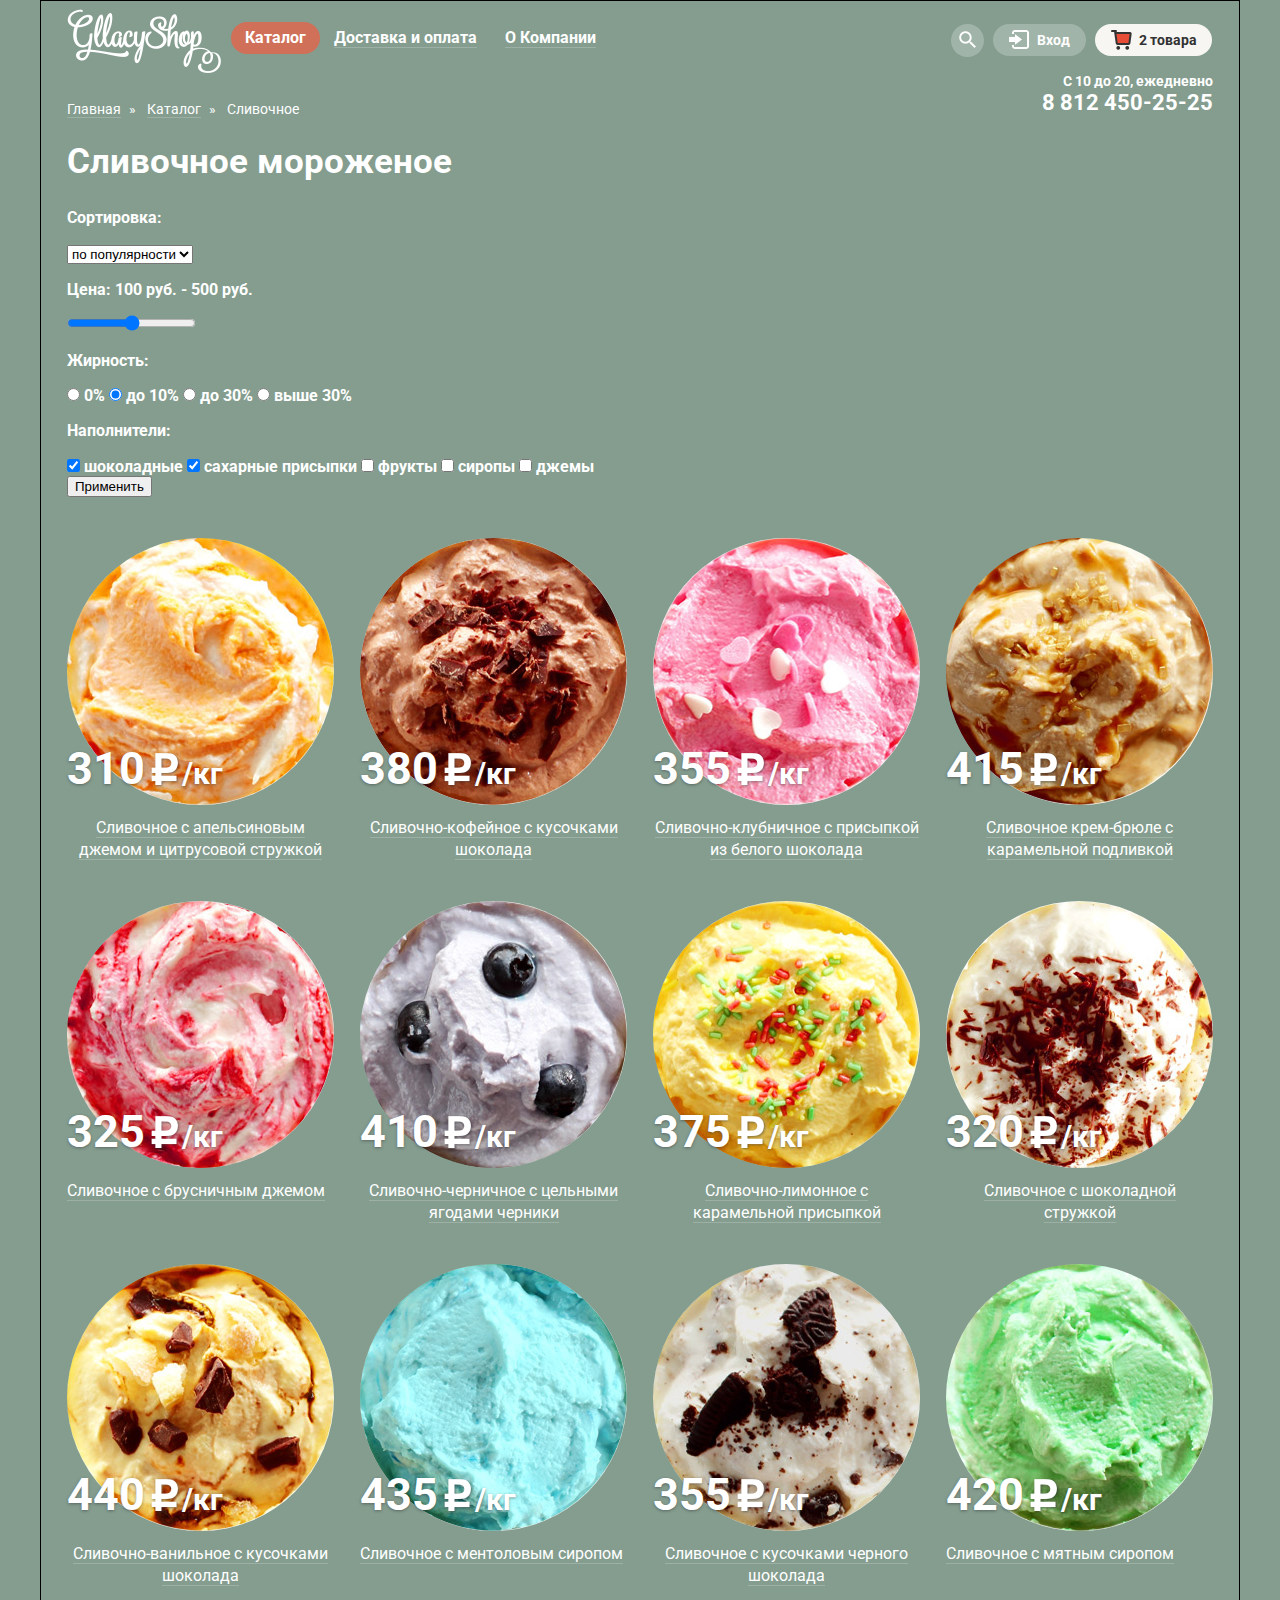
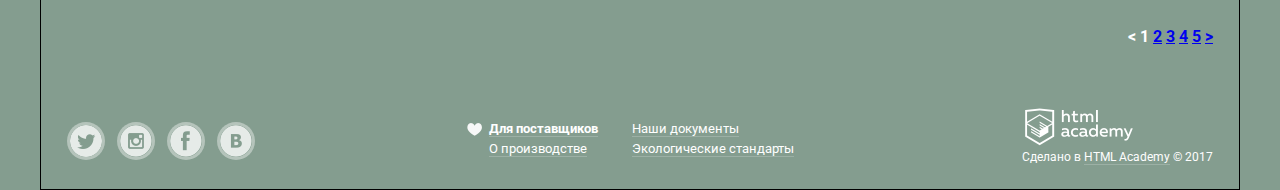
==== catalog.html @ e387b5bd "06.05" ====
<!DOCTYPE html>
<html lang="ru">
<head>
  <meta charset="utf-8">
  <title>Магазин Глэйси</title>
  <link href="https://fonts.googleapis.com/css?family=Roboto:400,500,700&amp;subset=cyrillic" rel="stylesheet">
  <link rel="stylesheet" href="css/normalize.css">
  <link rel="stylesheet" href="css/style.css">
</head>
<body>
  <div class="site-wrapper">
    <div class="content-wrapper">
	  <header class="main-header">
	    <div class="main-header-layout">
          <nav class="main-nav">
            <a href="index.html"><img src="img/logo.png" width="154" height="64" alt="Gllacy shop"></a>
            <ul class="main-menu">
              <li><a class="menu-item current" href="#">Каталог</a></li>
              <li><a class="menu-item" href="#">Доставка и оплата</a></li>
              <li><a class="menu-item" href="#">О Компании</a></li>
            </ul>
          </nav>
          <nav class="user-block">
            <a class="search" href="#"></a>
            <a class="login" href="#">Вход</a>
            <a class="cart cart-full" href="#">2 товара</a>
          </nav>
		</div>
	  </header>
	  <main>
	    <div class="breadcrumbs-contact">
          <div class="breadcrumbs">
            <ul>
              <li><a href="index.html">Главная</a></li>
              <li><a href="#">Каталог</a></li>
              <li class="breadcrumbs-current">Сливочное</li>
            </ul>
          </div>
          <div class="contact-info">
            <p class="work-mode">С 10 до 20, ежедневно</p>
            <p class="phone">8 812 450-25-25</p>	
		</div>
        </div>
			
			<div class="caption">
				<h1 class="product-caption">Сливочное мороженое</h1>
			</div>
			<form class="sorting" method="get">
				<p>Сортировка:</p>
				<div class="contour">
					<select name="sort">
						<option value="popular">по популярности</option>
					</select>
				</div>
				<p>Цена: 100 руб. - 500 руб.</p>
				<div class="contour">
					<input type="range" name="price" min="100" max="500">
				</div>
				<p>Жирность:</p>
				<div class="contour">
					<label><input type="radio" name="fat" value="0"> 0% </label>
					<label><input type="radio" name="fat" value="to10" checked> до 10% </label>
					<label><input type="radio" name="fat" value="to30"> до 30% </label>
					<label><input type="radio" name="fat" value="over30"> выше 30% </label>
				</div>
				<p>Наполнители:</p>
				<div class="contour">	
					<label><input type="checkbox" name="chocolate" value="chocolate" checked> шоколадные </label>
					<label><input type="checkbox" name="sugar" value="sugar" checked> сахарные присыпки </label>
					<label><input type="checkbox" name="fruit" value="fruit"> фрукты </label>
					<label><input type="checkbox" name="syrup" value="syrup"> сиропы </label>
					<label><input type="checkbox" name="jam" value="jam"> джемы </label>
				</div>
				<button class="button_sorting" type="submit">
					Применить
				</button>
			</form>
			<section class="product">
          <div class="product-item">
            <div class="product-photo">
              <img src="img/shop-creamy-orange.jpg" width="267" height="267" alt="Сливочное с апельсиновым джемом и цитрусовой стружкой">
            </div>
			<div class="product-price">
			  <span class="big-price"> 310 </span>
			  /кг
			</div>
			<div class="product-title"><a class="link" href="#">Сливочное с апельсиновым джемом и цитрусовой стружкой</a></div>
			<div class="quick-view"></div>
			<a class="quick-view-btn btn" href="#">Быстрый просмотр</a>
		  </div>
		  <div class="product-item">
            <div class="product-photo">
              <img src="img/shop-creamy-coffee.jpg" width="267" height="267" alt="Сливочно-кофейное с кусочками шоколада">
            </div>
			<div class="product-price">
			  <span class="big-price"> 380 </span>
			  /кг
			</div>
			<div class="product-title"><a class="link" href="#">Сливочно-кофейное с кусочками шоколада</a></div>
			<div class="quick-view"></div>
			<a class="quick-view-btn btn" href="#">Быстрый просмотр</a>
		  </div>
		  <div class="product-item">
            <div class="product-photo">
              <img src="img/shop-creamy-strawberry.jpg" width="267" height="267" alt="Сливочно-клубничное с присыпкой из белого шоколада">
            </div>
			<div class="product-price">
			  <span class="big-price"> 355 </span>
			  /кг
			</div>
			<div class="product-title"><a class="link" href="#">Сливочно-клубничное с присыпкой из белого шоколада</a></div>
			<div class="quick-view"></div>
			<a class="quick-view-btn btn" href="#">Быстрый просмотр</a>
		  </div>
		  <div class="product-item">
            <div class="product-photo">
              <img src="img/shop-cream-brulee.jpg" width="267" height="267" alt="Сливочное крем-брюле с карамельной подливкой">
            </div>
			<div class="product-price">
			  <span class="big-price"> 415 </span>
			  /кг
			</div>
			<div class="product-title"><a class="link" href="#">Сливочное крем-брюле с карамельной подливкой</a></div>
			<div class="quick-view"></div>
			<a class="quick-view-btn btn" href="#">Быстрый просмотр</a>
		  </div>
		  <div class="product-item">
            <div class="product-photo">
              <img src="img/shop-creamy-cranberries.jpg" width="267" height="267" alt="Сливочное с брусничным джемом">
            </div>
			<div class="product-price">
			  <span class="big-price"> 325 </span>
			  /кг
			</div>
			<div class="product-title"><a class="link" href="#">Сливочное с брусничным джемом</a></div>
			<div class="quick-view"></div>
			<a class="quick-view-btn btn" href="#">Быстрый просмотр</a>
		  </div>
		  <div class="product-item">
            <div class="product-photo">
              <img src="img/shop-creamy-blueberries.jpg" width="267" height="267" alt="Сливочно-черничное с цельными ягодами черники">
            </div>
			<div class="product-price">
			  <span class="big-price"> 410 </span>
			  /кг
			</div>
			<div class="product-title"><a class="link" href="#">Сливочно-черничное с цельными ягодами черники</a></div>
			<div class="quick-view"></div>
			<a class="quick-view-btn btn" href="#">Быстрый просмотр</a>
		  </div> 	
		  <div class="product-item">
            <div class="product-photo">
              <img src="img/shop-creamy-lemon.jpg" width="267" height="267" alt="Сливочно-лимонное с карамельной присыпкой">
            </div>
			<div class="product-price">
			  <span class="big-price"> 375 </span>
			  /кг
			</div>
			<div class="product-title"><a class="link" href="#">Сливочно-лимонное с карамельной присыпкой</a></div>
			<div class="quick-view"></div>
			<a class="quick-view-btn btn" href="#">Быстрый просмотр</a>
		  </div>
		  <div class="product-item">
            <div class="product-photo">
              <img src="img/shop-creamy-chocolate-chips.jpg" width="267" height="267" alt="Сливочное с шоколадной стружкой">
            </div>
			<div class="product-price">
			  <span class="big-price"> 320 </span>
			  /кг
			</div>
			<div class="product-title"><a class="link" href="#">Сливочное с шоколадной стружкой</a></div>
			<div class="quick-view"></div>
			<a class="quick-view-btn btn" href="#">Быстрый просмотр</a>
		  </div>
		  <div class="product-item">
            <div class="product-photo">
              <img src="img/shop-creamy-vanilla-chocolate.jpg" width="267" height="267" alt="Сливочно-ванильное с кусочками шоколада">
            </div>
			<div class="product-price">
			  <span class="big-price"> 440 </span>
			  /кг
			</div>
			<div class="product-title"><a class="link" href="#">Сливочно-ванильное с кусочками шоколада</a></div>
			<div class="quick-view"></div>
			<a class="quick-view-btn btn" href="#">Быстрый просмотр</a>
		  </div>
		  <div class="product-item">
            <div class="product-photo">
              <img src="img/shop-creamy-menthol.jpg" width="267" height="267" alt="Сливочное с ментоловым сиропом">
            </div>
			<div class="product-price">
			  <span class="big-price"> 435 </span>
			  /кг
			</div>
			<div class="product-title"><a class="link" href="#">Сливочное с ментоловым сиропом</a></div>
			<div class="quick-view"></div>
			<a class="quick-view-btn btn" href="#">Быстрый просмотр</a>
		  </div>
		  <div class="product-item">
            <div class="product-photo">
              <img src="img/shop-creamy-chocolate.jpg" width="267" height="267" alt="Сливочное с кусочками черного шоколада">
            </div>
			<div class="product-price">
			  <span class="big-price"> 355 </span>
			  /кг
			</div>
			<div class="product-title"><a class="link" href="#">Сливочное с кусочками черного шоколада</a></div>
			<div class="quick-view"></div>
			<a class="quick-view-btn btn" href="#">Быстрый просмотр</a>
		  </div>
		  <div class="product-item">
            <div class="product-photo">
              <img src="img/shop-creamy-mint.jpg" width="267" height="267" alt="Сливочное с мятным сиропом">
            </div>
			<div class="product-price">
			  <span class="big-price"> 420 </span>
			  /кг
			</div>
			<div class="product-title"><a class="link" href="#">Сливочное с мятным сиропом</a></div>
			<div class="quick-view"></div>
			<a class="quick-view-btn btn" href="#">Быстрый просмотр</a>
		  </div>
		</section>
		<div class="pagination">
			<ul>
				<li class="previous-page">
					<a>&lt;</a>
				</li>
				<li class="current-page">
					<a>1</a>
				</li>
				<li class="next-page">
					<a href="#">2</a>
				</li>
				<li class="next-page">
					<a href="#">3</a>
				</li>
				<li class="next-page">
					<a href="#">4</a>
				</li>
				<li class="next-page">
					<a href="#">5</a>
				</li>
				<li class="next-page">
					<a href="#">&gt;</a>
				</li>
			</ul>
		</div>
		<div class="line"></div>
	</main>
				<footer class="main-footer">
	    <div class="main-footer-layout">
	  	  <section class="footer-social">
		    <a class="social-btn social-btn-tw" href="#">Твиттер</a>
		    <a class="social-btn social-btn-inst" href="#">Инстаграм</a>
   		    <a class="social-btn social-btn-fb" href="#">Фейсбук</a>
			<a class="social-btn social-btn-vk" href="#">Вконтакте</a>
		  </section>
		  <section class="footer-about">
		    <ul>
		  	  <li><a class="supplier link" href="#">Для поставщиков</a></li>
			  <li><a class="link" href="#">О производстве</a></li>
			</ul>
			<ul>
			  <li><a class="link" href="#">Наши документы</a></li>
			  <li><a class="link" href="#">Экологические стандарты</a></li>
		    </ul>
  		  </section>
	  	  <section class="footer-copyright">
		    <a href="https://htmlacademy.ru/intensive/htmlcss"><img class="footer-logo" src="img/logo-html-academy.png" width="108" height="38" alt="Интенсивный онлайн курс «Базовый HTML и CSS»"></a>
			<p class="made-copyright">Сделано в <a class="link" href="https://htmlacademy.ru/intensive/htmlcss">HTML Academy</a> &copy 2017</p>
		  </section>
		</div>
	  </footer>
	</div>
  </div>
</body>
</html>
---- css/style.css ----
*,
*::before,
*::after {
    box-sizing: inherit;
}
html {
    box-sizing: border-box;
}

html,
body {
	min-width: 1200px;
	margin: 0;
	padding: 0;
	font-family: "Roboto", "Arial", sans-serif;
	font-size: 16px;
	line-height: 1.2;
	color: #ffffff;
	font-weight: bold;
	background-color: #849d8f;
}

.sprite-gllasy {
    background-image: url(../img/sprite-gllasy.png);
    background-repeat: no-repeat;
    display: block;
}

.sprite-gllasy-cart {
    width: 21px;
    height: 20px;
    background-position: -10px -10px;
}

.sprite-gllasy-cart-full {
    width: 21px;
    height: 20px;
    background-position: -10px -50px;
}

.sprite-gllasy-fb {
    width: 32px;
    height: 32px;
    background-position: -10px -90px;
}

.sprite-gllasy-heart {
    width: 15px;
    height: 13px;
    background-position: -10px -142px;
}

.sprite-gllasy-hit {
    width: 61px;
    height: 61px;
    background-position: -10px -175px;
}

.sprite-gllasy-icon-cow {
    width: 48px;
    height: 49px;
    background-position: -10px -256px;
}

.sprite-gllasy-icon-icecream {
    width: 49px;
    height: 49px;
    background-position: -10px -325px;
}

.sprite-gllasy-icon-sheet {
    width: 49px;
    height: 49px;
    background-position: -10px -394px;
}

.sprite-gllasy-icon-thermometer {
    width: 48px;
    height: 49px;
    background-position: -10px -463px;
}

.sprite-gllasy-input {
    width: 21px;
    height: 19px;
    background-position: -10px -532px;
}

.sprite-gllasy-input-hover {
    width: 21px;
    height: 19px;
    background-position: -10px -571px;
}

.sprite-gllasy-inst {
    width: 32px;
    height: 32px;
    background-position: -10px -610px;
}

.sprite-gllasy-ruble {
    width: 31px;
    height: 36px;
    background-position: -10px -662px;
}

.sprite-gllasy-search {
    width: 17px;
    height: 17px;
    background-position: -10px -718px;
}

.sprite-gllasy-search-hover {
    width: 17px;
    height: 17px;
    background-position: -10px -755px;
}

.sprite-gllasy-twitter {
    width: 32px;
    height: 32px;
    background-position: -10px -792px;
}

.sprite-gllasy-vk {
    width: 32px;
    height: 32px;
    background-position: -10px -844px;
}


body > input[type="radio"] {
  display: none;
}

.site-wrapper {
  min-width: 1200px;
  background-repeat: no-repeat;
  background-position: top center;
  transition: background-image 0.5s ease, background-image 0.5s ease;
}

.site-wrapper::before, 
.site-wrapper::after {
  content: "";
  visibility: hidden;
}

.site-wrapper::before {
  background-image: url("../img/slide-2.png");
}

.site-wrapper::after {
  background-image: url("../img/slide-3.png");
}

.content-wrapper {
	box-shadow: inset 0 0 0 1px #000000;
  width: 1200px;
  margin: 0 auto;
  padding: 0 27px;
}

.slider {
  position: relative;
  padding-top: 320px;
  text-align: center;
  color: #ffffff;
}

.slide {
  display: none;
}

.slide-title {
  width: 700px;
  margin: 0 auto;
  margin-bottom: 28px;
  font-weight: bold;
  font-size: 60px;
  line-height: 60.35px;
}

.slide-btn {
  display: inline-block;
  padding: 12px 45px;
  font-size: 32px;
  font-weight: bold;
  line-height: 44px;
  vertical-align: top;
  color: #ffffff;
  text-decoration: none;
  text-shadow: 0 2px 5px rgba(160, 32, 11, 0.76);
  background: #f26843;
  border-radius: 100px;
}

.slider-controls {
  position: absolute;
  bottom: 25px;
  left: 0;
  z-index: 20;
  font-size: 0;
}

.slider-controls label {
  display: inline-block;
  width: 20px;
  height: 20px;
  margin-right: 8px;
  vertical-align: top;
  background-color: transparent;
  border: 2px solid #ffffff;
  border-radius: 50%;
  cursor: pointer;
}

.slider-controls label:hover {
  background-color: rgba(255, 255, 255, 0.4);
}

.slider-controls label:active {
  background-color: #ffffff;
}

#btn-1:checked ~ .site-wrapper #slide1,
#btn-2:checked ~ .site-wrapper #slide2,
#btn-3:checked ~ .site-wrapper #slide3 {
  display: block;
}

#btn-1:checked ~ .site-wrapper {
  background-color: #849d8f;
  background-image: url("../img/slide-1.png");
}

#btn-2:checked ~ .site-wrapper {
  background-color: #8996a6;
  background-image: url("../img/slide-2.png");
}

#btn-3:checked ~ .site-wrapper {
  background-color: #9d8b84;
  background-image: url("../img/slide-3.png");
}

#btn-1:checked ~ .site-wrapper label[for="btn-1"],
#btn-2:checked ~ .site-wrapper label[for="btn-2"],
#btn-3:checked ~ .site-wrapper label[for="btn-3"] {
  background-color: #ffffff;
}

/*body {
  background: #000000 url("../img/gllacy-index-1200.jpg") no-repeat 50% 3px;
  background-size: 1200px auto;
} */

.main-header-layout {
  padding-top: 9px;
  display: flex;
  justify-content: space-between;
}

.main-header-layout::before {
  display: none;
}

.main-nav {
  width: 560px;  
  margin: 0;  
 }

.main-nav img {
  float: left;
  margin-right: 10px;
}

.main-menu {
  margin: 0;
  padding: 0;
  font-size: 0;
  list-style: none;
  margin-bottom: 5px;
}

.main-menu > li {
  position: relative;
  display: inline-block;
  margin-top: 13px;
  z-index: 3;
}  

.main-menu .menu-item {
  display: block;
  color: #ffffff;
  font-size: 16px;
  line-height: 18px;
  margin: 7px 14px;
  text-decoration: none;
  border-bottom: 1px solid rgba(255, 255, 255, 0.2);
 }

.main-menu .menu-item:first-of-type::after {
  content: "";
  position: absolute;
  top: 30px;
  right: 0;
  width: 100%;
  height: 10px;
}

.main-menu .menu-item:hover::before {
  content: "";
  top: 0;
  left: 0;
  position: absolute;
  background-color: #f7f6f3;
  border-radius: 26px;
  width: 100%;
  height: 32px;
  z-index: -1;
} 

.main-menu .menu-item:hover {
  color: #333333;
  border-bottom: none;
}

.main-menu .menu-item:active::before {
  content: "";
  top: 0;
  left: 0;
  position: absolute;
  background-color: #ededed;
  box-shadow: inset 0px 2px 1px rgba(105, 105, 105, 1);
  border-radius: 26px;
  width: 100%;
  height: 32px;
  z-index: -1;
} 

.main-menu .menu-item:active {
  color: #333333;
  border-bottom: none;
}

.main-menu .current::before {
  content: "";
  top: 0;
  left: 0;
  position: absolute;
  background-color: #d07058;
  border-radius: 26px;
  width: 100%;
  height: 32px;
  z-index: -1;
} 

.main-menu .current {
  border-bottom: none;
}

.main-menu .sub-menu {
  position: absolute;
  top: 37px;
  left: -7px;
  display: none;
  margin: 0;
  padding: 0;
  list-style: 0;
  background: #f8f7f4;
  width: 143px;
  height: 172px;
  border-radius: 5px;
  box-shadow: 0px 20px 20px rgba(0, 0, 0, 0.4);
  z-index: 10;
}

.main-menu > li:hover .sub-menu {
  display: block;
}

.main-menu .sub-menu li {
  margin-top: 3px;
}

.main-menu .sub-menu a {
  display: block;
  color: #323232;
  text-decoration: none;
  font-size: 14px;
  font-weight: normal;
  padding: 6px 20px;
}

.main-menu .sub-menu-new {
  font-weight: bold;
}

.main-menu .sub-menu li:first-child::after {
  content: "";	
  display: block;
  border-bottom: 1px solid #d1d0ce;
  margin-top: 6px;
  margin-right: 8px; 
  margin-left: 6px;
}

.main-menu .sub-menu a:hover {
  background-color: #fbded7;
}

.main-menu .sub-menu a:active {
  background-color: #f6b5a5;
}

.user-block {
  margin-top: 15px;
  width: 267px;
}

.user-block .search {
  position: relative;
  display: inline-block;
  margin-left: 5px;
  width: 33px;
  height: 33px;
  background-color: #a1b4a9;
  border-radius: 50%;
}

.user-block .search::before {
  content: "";
  position: absolute;
  top: 7px;
  left: 8px;
  width: 17px;
  height: 17px;
  background: transparent url("../img/sprite-gllasy.png") no-repeat;
  background-position: -10px -718px;
}

.user-block .search:hover {
  background-color: #f8f7f4;
}

.user-block .search:hover::before {
  content: "";
  position: absolute;
  top: 7px;
  left: 8px;
  width: 17px;
  height: 17px;
  background: transparent url("../img/sprite-gllasy.png") no-repeat;
  background-position: -10px -755px;
}

.user-block .login,
.user-block .cart {
  position: relative;
  display: inline-block;
  margin-left: 5px;
  height: 32px;
  background-color: #a1b4a9;
  border-radius: 100px;
  font-size: 14px;
  line-height: 16px;
  font-weight: bold;
  color: #ffffff;
  text-decoration: none;
  vertical-align: top;
  padding-left: 44px;
  padding-top: 8px;
}

.user-block .login {
  width: 93px;
}

.user-block .cart {
  width: 117px;
}

.user-block .login::before {
  content: "";
  position: absolute;
  top: 6px;
  left: 16px;
  width: 21px;
  height: 19px;
  background: transparent url("../img/sprite-gllasy.png") no-repeat;
  background-position: -10px -532px;
}

.user-block .login:hover {
  background-color: #f8f7f4;
  color: #323232;
}

.user-block .login:hover::before {
  content: "";
  position: absolute;
  top: 6px;
  left: 16px;
  width: 21px;
  height: 19px;
  background: transparent url("../img/sprite-gllasy.png") no-repeat;
  background-position: -10px -571px;
}

.user-block .cart::before {
  content: "";
  position: absolute;
  top: 6px;
  left: 16px;
  width: 21px;
  height: 20px;
  background: transparent url("../img/sprite-gllasy.png") no-repeat;
  background-position: -10px -10px;
}

.user-block .cart-full {
  background-color: #f7f6f3;
  color: #323232;
}

.user-block .cart-full::before {
  content: "";
  position: absolute;
  top: 6px;
  left: 16px;
  width: 21px;
  height: 20px;
  background: transparent url("../img/sprite-gllasy.png") no-repeat;
  background-position: -10px -50px;
}

.breadcrumbs-contact {
  display: flex;
  justify-content: space-between;
  /* Только для оформления сетки */
  min-height: 45px;
}

.breadcrumbs {
  align-self: flex-end;
  width: 267px;
}

.breadcrumbs ul {
  margin: 0;
  padding: 0;
  list-style: none;
}

.breadcrumbs li {
  position: relative;
  display: inline-block;
  padding-right: 22px;
  color: #ffffff;
  font-size: 14px;
  line-height: 16px;
  font-weight: normal;
}

.breadcrumbs li::after {
  content: "»";
  position: absolute;
  right: 7px;
}

.breadcrumbs a {
  color: #ffffff;
  text-decoration: none;
  border-bottom: 1px solid rgba(255, 255, 255, 0.2);
}

.breadcrumbs a:hover {
  color: #ffbc9e;
  text-decoration: none;
  border-bottom: 1px solid rgba(255, 188, 158, 0.2);
}

.breadcrumbs a:active {
  color: #ffbc9e;
  text-decoration: none;
  border-bottom: 1px solid rgba(255, 188, 158, 0.2);
}

.breadcrumbs .breadcrumbs-current::after {
  display: none;
}

.contact-info {
  width: 267px;
  float: right;
  text-align: right;
  font-size: 14px;
}

.contact-info p {
  margin: 0;
}

.phone {
  margin-top: 4px;
  font-size: 22px;
}

.proposal {
  display: flex;
  justify-content: space-between;
  margin-top: 40px;
  margin-bottom: 40px;
}

.proposal::before {
  display: none;
}

.proposal-item {
  position: relative;
  width: 560px;
  height: 229px;
  border-radius: 15px;
  padding-left: 20px;
  padding-top: 18px;
}

.proposal-item:first-child {
  background-image: url(../img/raspberry-background.jpg);
  
}

.proposal-item:last-child {
  background-image: url(../img/chocolate-background.jpg);
}

.proposal-title {
  margin: 0;
  padding: 0;
  font-size: 35px;
  line-height: 41px;
  margin-bottom: 16px;
}

.proposal-desc {
  margin: 0;
  padding: 0;
  font-size: 18px;
  line-height: 22px;
  margin-bottom: 43px;
}

.proposal-btn {
  position: absolute;
  bottom: 22px;
  right: 20px;
  display: inline-block;
  padding: 12px 23px;
  font-size: 18px;
  line-height: 24px;
  font-weight: bold;
  vertical-align: top;
  color: #ffffff;
  text-decoration: none;
  background: #f26843;
  border-radius: 100px;
}

.product {
  font-size: 0;
}

.product-item {
  position: relative;
  display: inline-block;
  width: 267px;
  margin-right: 26px;
  margin-bottom: 40px;
  line-height: 22px;
  font-size: 16px;
  min-height: 323px;
}

.product-item:nth-child(4n) {
  margin-right: 0;
}

.product-item-hit::before {
  content: "";
  position: absolute;
  top: 0;
  left: 0;
  width: 61px;
  height: 61px;
  background: transparent url("../img/sprite-gllasy.png") no-repeat;
  background-position: -10px -175px;
  z-index: 2;
}

.product-item-hit:hover::before {
  content: "";
  position: absolute;
  top: 0;
  left: 0;
  width: 61px;
  height: 61px;
  background: transparent url("../img/sprite-gllasy.png") no-repeat;
  background-position: -10px -175px;
  z-index: 6;
}

.product-item .quick-view {
  position: absolute;
  background-color: rgba(167, 184, 173, 0.3);
  width: 293px;
  height: 405px;
  top: -6px;
  left: -13px;
  border-radius: 5px;
  box-shadow: 0px 20px 20px rgba(0, 0, 0, 0.4);
  z-index: 3;
}

.product-item .quick-view-btn {
  position: absolute;
  left: 33px;
  bottom: -55px;
  display: inline-block;
  font-size: 18px;
  line-height: 24px;
  color: #fefefe;
  text-decoration: none;
  font-weight: bold;
  padding: 12px 17px;
  vertical-align: top;
  background: #f26843;
  border-radius: 100px;
  z-index: 7;
}

.product-item .quick-view,
.product-item .quick-view-btn {
  display: none;
}

.product-item:hover .quick-view {
  display: block;
}

.product-item:hover .quick-view-btn {
  display: block;
}

.product-item .product-photo {
  position: relative;
  margin-bottom: 12px;
  width: 267px;
  height: 267px;
  z-index: 1;
}

.product-item:hover .product-photo {
  z-index: 5;
}

.product-item .product-photo img {
  max-width: 100%;
  border-radius: 50%;
}

.product-item .product-price {
  position: absolute;
  top: 208px;
  left: 0;
  font-size: 30px;
  line-height: 45px;
  text-shadow: 0px 1px 3px rgba(49, 50, 53, 0.5);
  z-index: 2;
}

.product-item:hover .product-price {
  z-index: 6;
}

.product-item .product-price .big-price {
  font-size: 45px;
  padding-right: 26px;
}

.product-item .product-price .big-price::after {
  content: "";
  position: absolute;
  bottom: 8px;
  left: 83px;
  width: 31px;
  height: 36px;
  background-image: url(../img/sprite-gllasy.png);
  background-repeat: no-repeat;
  background-position: -10px -662px;
}

.product-item .product-title {
  position: absolute;
  z-index: 1;
  text-align: center;
  font-weight: normal;
}

.product-item:hover .product-title {
  z-index: 6;
}

.product-item .product-title a {
  font-size: 16px;
  min-height: 44px;
  color: #ffffff;
  text-decoration: none;
  border-bottom: 1px solid rgba(255, 255, 255, 0.2);
}

.product-item .product-title a:hover {
  color: #ffbc9e;
  border-bottom: 1px solid rgba(255, 188, 158, 0.2);
}

.about {
  padding: 22px 20px 15px;
  margin-bottom: 40px;
  background: url(../img/waffle-background1.jpg);
  border-radius: 15px;
}

.about .about-main {
  font-size: 24px;
  line-height: 30px;
  color: #323232;
  margin: 0;
  margin-bottom: 8px;
}

.about .about-content {
  display: flex;
  justify-content: space-between;
  flex-wrap: wrap;

  font-size: 16px;
  line-height: 22px;
  color: #323232;
  font-weight: normal;
}

.about .main-text {
  position: relative;
  width: 540px;
  margin: 0;
  padding-top: 13px;
  padding-left: 55px;
  padding-bottom: 10px;
  padding-right: 10px;
}

.about .main-text::before {
  content: "";
  position: absolute;
  top: 0;
  left: 0;
  width: 49px;
  height: 49px;
  background: url("../img/sprite-gllasy.png") no-repeat;
}

.about .main-text:first-child::before {
  background-position: -10px -325px;
}

.about .main-text:nth-child(2)::before {
  background-position: -10px -256px;
}

.about .main-text:nth-child(3)::before {
  background-position: -10px -394px;
}

.about .main-text:nth-child(4)::before {
  background-position: -10px -463px;
}

.blog-subscribe {
  display: flex;
  justify-content: space-between;
  margin-bottom: 40px;
}

.blog {
  width: 560px;
  padding: 25px 20px;
  background: url(../img/news-strawberry-background.jpg) no-repeat;
  border-radius: 15px;
}

.blog .conteiner-blog {
  width: 287px;
  min-height: 171px;
  color: #323232;
  font-size: 16px;
  line-height: 22px;
}

.blog .conteiner-blog .text-blog {
  margin: 0;
  margin-bottom: 7px;
}

.blog .conteiner-blog .blog-news {
  color: #323232;
  font-size: 24px;
  line-height: 30px;
}

.subscribe {
  width: 560px;
  background-color: #ffffff;
  background-image: url(../img/mail-background-piece.png);
  border-radius: 15px;
}

.subscribe .conteiner-subscribe {
	background-color: #f8f7f4;
	border-radius: 15px;
	margin: 5px;
	padding: 31px 22px 37px;
}

.subscribe .text-subscribe {
  margin: 0;
  margin-bottom: 33px;
  font-size: 16px;
  line-height: 22px;
  font-weight: normal;
  color: #5a5a5a;
}

.subscribe-form input {
  width: 368px;
  padding: 10px 14px;
  border-radius: 5px;
  background-color: #ffffff;
  border: 1px solid rgba(178, 178, 178, 0.52);
  font-size: 16px;
  line-height: 22px;
  color: #999999;
}

.subscribe-form .send-email-btn {
  display: inline-block;
  font-size: 18px;
  line-height: 24px;
  color: #fefefe;
  text-decoration: none;
  font-weight: bold;
  padding: 10px 14px;
  vertical-align: top;
  background: #f26843;
  border-radius: 100px;
  border: none;
  float: right;
}

.map {
  position: relative;
  margin: 0 -27px;
  background: url(../img/map-pin.jpg);
	
	/* Только для оформления сетки */
	min-height: 431px;
}

.map .address {
  position: absolute;
  top: 64px;
  right: 27px;
  width: 302px;
  height: 305px;
  padding: 28px 25px;
  background-color: #ffffff;
  border-radius: 15px;
  color: #323232;
}

.map .address .text-address {
  font-size: 14px;
  line-height: 20px;
  font-weight: normal;
  margin: 0;
  margin-bottom: 2px;
}

.map .address .main-address {
  font-size: 18px;
  line-height: 24px;
  font-weight: bold;
  margin: 0;
  margin-bottom: 2px;
}

.map .address p:nth-child(2) {
  margin-bottom: 14px;
}

.map .address p:nth-child(3) {
  margin-bottom: 4px;
}

.map .address .address-btn {
  margin-top: 22px;
  display: inline-block;
  font-size: 18px;
  line-height: 24px;
  color: #fefefe;
  text-decoration: none;
  font-weight: bold;
  padding: 12px 27px;
  vertical-align: top;
  background: #f26843;
  border-radius: 100px;
}

.caption {
	width: 390px;
	margin-bottom: 25px;
	
}

.product-caption {
	font-size: 35px;
}

.sorting {
	width: 879px;
	margin-bottom: 41px;
	/* Только для оформления сетки */
	min-height: 132px;
}

.pagination {
	text-align: right;
	margin-bottom: 26px;
	/* Только для оформления сетки */
	min-height: 26px;
}

.pagination ul {
  margin: 0;
  padding: 0;
  list-style: none;
}

.pagination li {
	display: inline-block;
}

.line {
	/* Только для оформления сетки */
	min-height: 10px;
}

.main-footer {
  padding-top: 19px;
  padding-bottom: 26px;
  color: #ffffff;
}

.main-footer-layout {
  display: flex;
  justify-content: space-between;
}

.footer-social {
  margin-top: 17px;
  width: 267px;
}

.social-btn {
  display: inline-block;
  width: 32px;
  height: 32px;
  margin: 0 7px;
  box-shadow: 0 0 0 3px rgba(255, 255, 255, 0.5);
  border-radius: 50%;
  font-size: 0;
  vertical-align: top;
  text-decoration: none;
  background: url("../img/sprite-gllasy.png") no-repeat;
  opacity: 0.8;
}

.social-btn:hover {
  box-shadow: 0 0 0 3px rgba(255, 255, 255, 0.7);
  opacity: 1;
}

.social-btn:active {
  box-shadow: 0 0 0 3px rgba(255, 255, 255, 0.7),
  inset 0px 2px 1px rgba(136, 136, 136, 1);
  opacity: 0.8;
}

.social-btn-tw {
  margin-left: 3px;
  background-position: -10px -792px;
}

.social-btn-inst {
  background-position: -10px -610px;
}

.social-btn-fb {
  background-position: -10px -90px;
}

.social-btn-vk {
  background-position: -10px -844px;
}

.footer-about {
  width: 560px;
  margin-left: 160px;
}

.footer-about ul {
	padding: 0;
  display: inline-block;
  margin: 0;
  margin-top: 10px;
}

.footer-about ul:first-child {
  padding-left: 22px;
  position: relative;
}

.footer-about ul:first-child::before {
  content: "";
  position: absolute;
  top: 5px;
  left: 0;
  width: 15px;
  height: 13px;
  background-image: url(../img/sprite-gllasy.png);
  background-position: -10px -142px;
}


.footer-about ul:last-child {
  padding-left: 30px;
}

.footer-about li {
  list-style: none;
}

.footer-about a {
  font-size: 13px;
  line-height: 18px;
  color: #ffffff;
  font-weight: normal;
  text-decoration: none;
  border-bottom: 1px solid rgba(255, 255, 255, 0.2);
}

.footer-about .supplier {
  font-weight: bold;
}

.footer-copyright {
  text-align: right;
  width: 268px;
}

.footer-copyright .footer-logo {
  margin-right: 80px;
}

.footer-copyright .made-copyright {
  margin: 0;
  font-size: 12px;
  color: #fefefe;
  font-weight: normal;
}

.footer-copyright .made-copyright a {
  font-size: 12px;
  color: #fefefe;
  font-weight: normal;
  text-decoration: none;
  border-bottom: 1px solid rgba(255, 255, 255, 0.2);
}

.footer-copyright .made-copyright a:hover {
  color: #ffbc9e;
  border-bottom: 1px solid rgba(255, 188, 158, 0.2);
}

.footer-copyright .made-copyright:active {
  color: #ffbc9e;
  border-bottom: 1px solid rgba(255, 188, 158, 0.2);
}

.btn {
  background-image: -moz-linear-gradient(top, #f26843 0%, #e74a35 100%);
  background-image: -webkit-linear-gradient(top, #f26843 0%, #e74a35 100%);
  background-image: -ms-linear-gradient(to bottom, #f26843 0%, #e74a35 100%);
  box-shadow: 0px 2px 2px rgba(172, 16, 0, 0.64);
}

.btn:hover {
  background-image: -moz-linear-gradient(top, #f58669 0%, #ec6f5e 100%);
  background-image: -webkit-linear-gradient(top, #f58669 0%, #ec6f5e 100%);
  background-image: -ms-linear-gradient(to bottom, #f58669 0%, #ec6f5e 100%);
  box-shadow: 0px 2px 2px rgba(172, 16, 0, 1);
}

.btn:active {
  background-image: -moz-linear-gradient(top, #d84732 0%, #e1613e 100%);
  background-image: -webkit-linear-gradient(top, #d84732 0%, #e1613e 100%);
  background-image: -ms-linear-gradient(to bottom, #d84732 0%, #e1613e 100%);
  box-shadow: inset 0px 2px 2px rgba(148, 39, 24, 1);
}

.link:hover {
  color: #ffbc9e;
  border-bottom: 1px solid rgba(255, 188, 158, 0.2);
}

.link:active {
  color: #ffbc9e;
  border-bottom: 1px solid rgba(255, 188, 158, 0.2);
}

/* box-shadow: inset 0 0 0 1px #000000; */
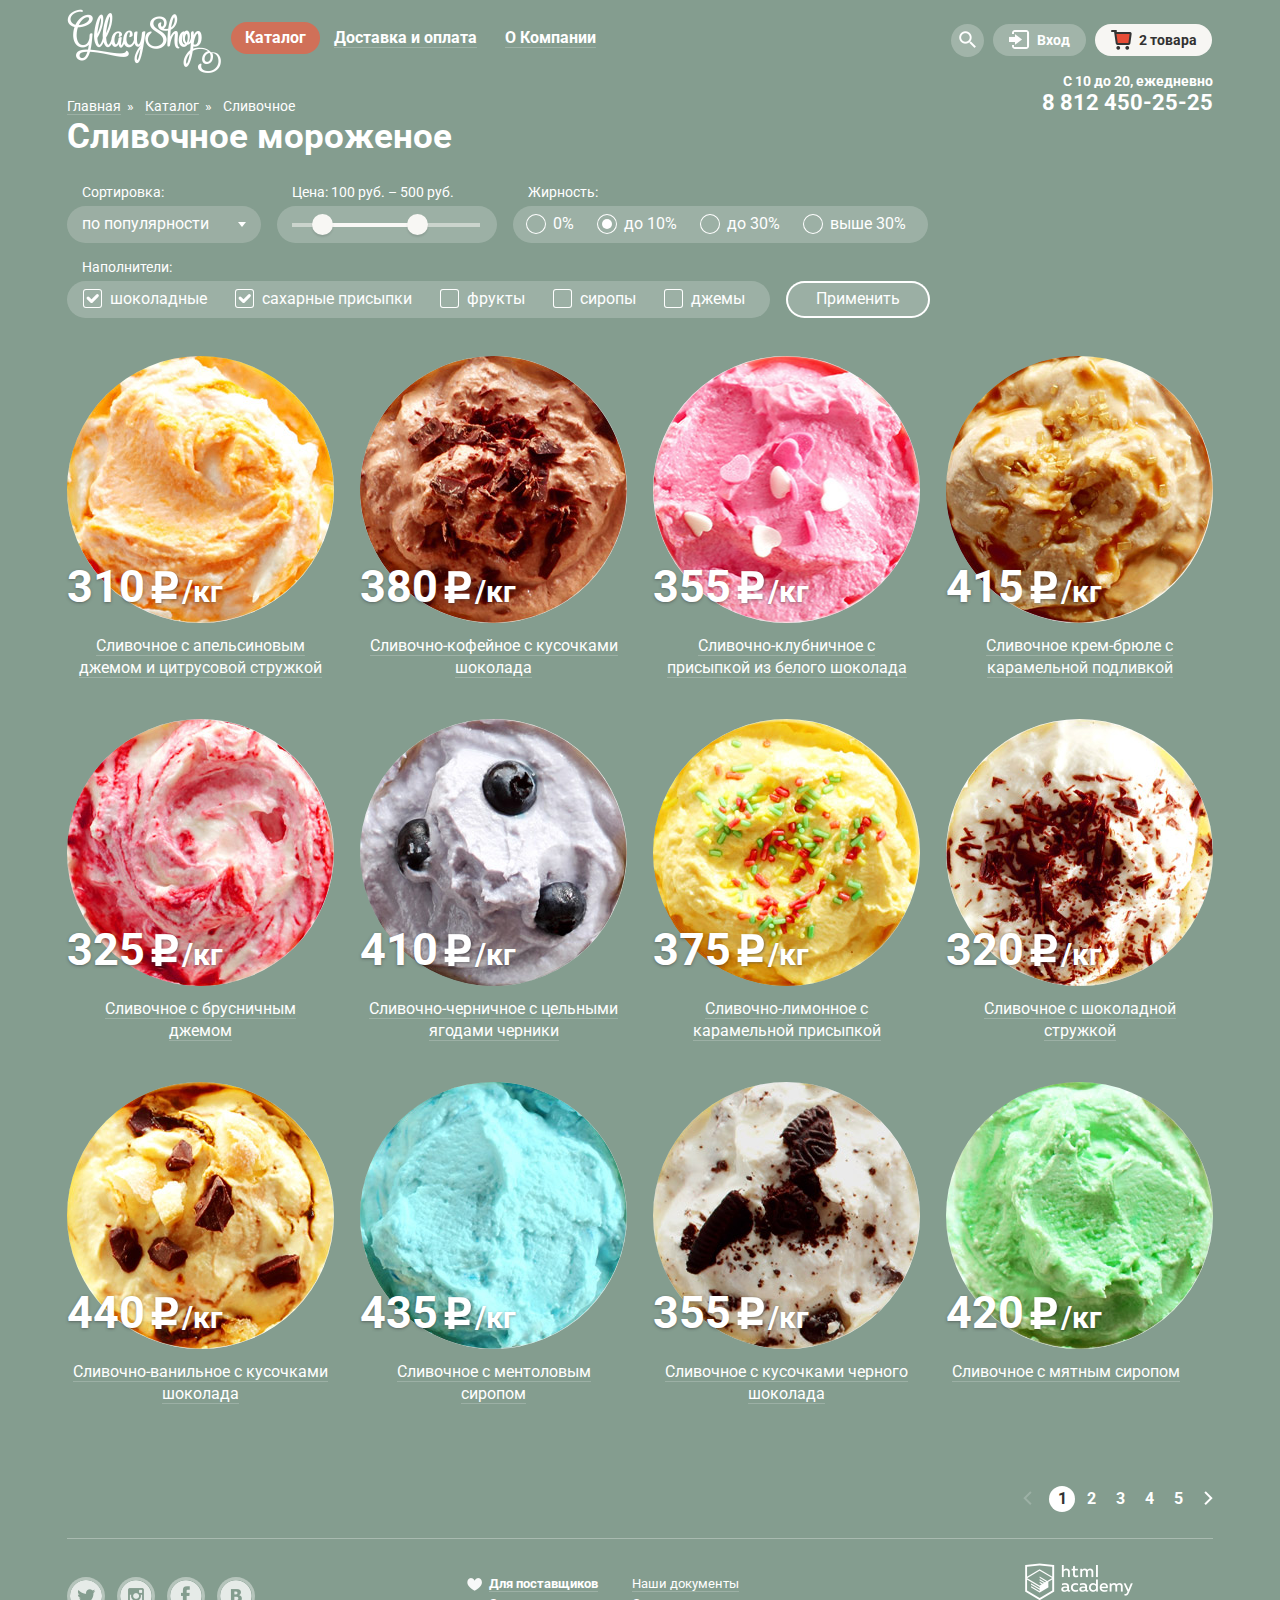
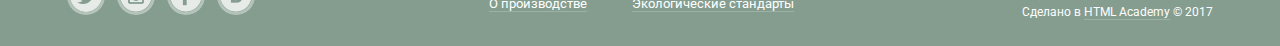
==== commit bec1c1b2: "09.05" ====
--- a/catalog.html
+++ b/catalog.html
@@ -15,15 +15,56 @@
           <nav class="main-nav">
             <a href="index.html"><img src="img/logo.png" width="154" height="64" alt="Gllacy shop"></a>
             <ul class="main-menu">
-              <li><a class="menu-item current" href="#">Каталог</a></li>
+              <li><a class="menu-item current" href="#">Каталог</a>
+              	<ul class="sub-menu">
+                  <li><a href="#"><span class="sub-menu-new">Новинки</span></a></li>
+                  <li><a class="menu-current" href="catalog.html">Сливочное</a></li>
+                  <li><a href="#">Щербеты</a></li>
+                  <li><a href="#">Фруктовый лед</a></li>
+                  <li><a href="#">Мелорин</a></li>
+                 </ul>
+              </li>
               <li><a class="menu-item" href="#">Доставка и оплата</a></li>
               <li><a class="menu-item" href="#">О Компании</a></li>
             </ul>
           </nav>
           <nav class="user-block">
             <a class="search" href="#"></a>
+            <form class="modal-search" method="post">
+          	  <input type="search" name="user-search" placeholder="Что ищем?">
+            </form>
             <a class="login" href="#">Вход</a>
+            <div class="modal-login">
+              <form class="login-form" method="post">
+                <input class="place-login" type="email" name="email" placeholder="Электронная почта">	
+                <input class="place-login" type="password" name="password" placeholder="Пароль">
+                <button class="login-btn btn" type="submit">Войти</button>
+                <a class="restore" href="#">Забыли пароль?</a>
+                <a class="registration" href="#">Новая регистрация</a>
+              </form>
+            </div>
             <a class="cart cart-full" href="#">2 товара</a>
+            <div class="modal-cart-full">
+	  		  <table>
+	  	  		<tr>
+	  	  		  <td class="cart-delete">delete</td>
+	  	  		  <td class="cart-photo"><img src="img/small-creamy-orange.jpg" alt="" width="33" height="33"></td>
+	  	  		  <td class="cart-name">Пломбир с апельсиновым джемом</td>
+	  	  		  <td class="cart-price">1,5 кг х <span class="grey-price">200 руб.</span></td>
+	  	  		  <td class="cart-total">300 руб.</td>
+	  	  		</tr>
+	  	  		<tr>
+	  	  		  <td class="cart-delete">delete</td>
+	  	  		  <td class="cart-photo"><img src="img/small-creamy-strawberry.jpg" alt="" width="33" height="33"></td>
+	  	  		  <td class="cart-name">Клубничный пломбир с присыпкой из белого шоколада</td>
+	  	  		  <td class="cart-price">1,5 кг х <span class="grey-price">300 руб.</span></td>
+	  	  		  <td class="cart-total">450 руб.</td>
+	  	  		</tr>
+	  		  </table>
+	  		  <div class="line-cart"></div>
+	  		  <div class="total">Итого: 750 руб.</div>
+	  		  <div><a href="#" class="place-order-btn btn">Оформить заказ</a></div>
+	  		</div>
           </nav>
 		</div>
 	  </header>
@@ -41,41 +82,49 @@
             <p class="phone">8 812 450-25-25</p>	
 		</div>
         </div>
+		<h1 class="product-caption">Сливочное мороженое</h1>
+		<form class="sorting" method="get">
+		  <div class="group-one">
+			  <div class="group-sort">
+			    <p class="fields-label">Сортировка:</p>
+			    <select name="sort">
+				  <option value="popular">по популярности</option>
+				  <option value="low">сначала недорогие</option>
+				  <option value="high">сначала дорогие</option>
+				  <option value="fat">по жирности</option>
+			    </select>
+			  </div>
+			  <div class="group-range">
+			    <p class="fields-label">Цена: 100 руб. – 500 руб.</p>
+			    
+	        	  <div class="scale">
+	          		<div class="bar"></div>
+	        	  </div>
+	        	  <div class="range-toggle range-toggle-min"></div>
+	         	  <div class="range-toggle range-toggle-max"></div>
+	   	        </div>
+			  <div class="group-fat">	
+			    <p class="fields-label">Жирность:</p>
+			    <label class="fat-radio"><input type="radio" name="fat" value="0"><span class="radio-indicator"></span> 0% </label>
+			    <label class="fat-radio"><input type="radio" name="fat" value="to10" checked><span class="radio-indicator"></span> до 10% </label>
+			    <label class="fat-radio"><input type="radio" name="fat" value="to30"><span class="radio-indicator"></span> до 30% </label>
+			    <label class="fat-radio"><input type="radio" name="fat" value="over30"><span class="radio-indicator"></span> выше 30% </label>
+			  </div>
+			</div>
+		  <div class="group-two">
+			  <div class="group-filler">
+			    <p class="fields-label">Наполнители:</p>
+			    <label class="filler-checkbox"><input type="checkbox" name="chocolate" value="chocolate" checked><span class="checkbox-indicator"></span> шоколадные </label>
+			    <label class="filler-checkbox"><input type="checkbox" name="sugar" value="sugar" checked><span class="checkbox-indicator"></span> сахарные присыпки </label>
+			    <label class="filler-checkbox"><input type="checkbox" name="fruit" value="fruit"><span class="checkbox-indicator"></span> фрукты </label>
+			    <label class="filler-checkbox"><input type="checkbox" name="syrup" value="syrup"><span class="checkbox-indicator"></span> сиропы </label>
+			    <label class="filler-checkbox"><input type="checkbox" name="jam" value="jam"><span class="checkbox-indicator"></span> джемы </label>
+			  </div>
 			
-			<div class="caption">
-				<h1 class="product-caption">Сливочное мороженое</h1>
-			</div>
-			<form class="sorting" method="get">
-				<p>Сортировка:</p>
-				<div class="contour">
-					<select name="sort">
-						<option value="popular">по популярности</option>
-					</select>
-				</div>
-				<p>Цена: 100 руб. - 500 руб.</p>
-				<div class="contour">
-					<input type="range" name="price" min="100" max="500">
-				</div>
-				<p>Жирность:</p>
-				<div class="contour">
-					<label><input type="radio" name="fat" value="0"> 0% </label>
-					<label><input type="radio" name="fat" value="to10" checked> до 10% </label>
-					<label><input type="radio" name="fat" value="to30"> до 30% </label>
-					<label><input type="radio" name="fat" value="over30"> выше 30% </label>
-				</div>
-				<p>Наполнители:</p>
-				<div class="contour">	
-					<label><input type="checkbox" name="chocolate" value="chocolate" checked> шоколадные </label>
-					<label><input type="checkbox" name="sugar" value="sugar" checked> сахарные присыпки </label>
-					<label><input type="checkbox" name="fruit" value="fruit"> фрукты </label>
-					<label><input type="checkbox" name="syrup" value="syrup"> сиропы </label>
-					<label><input type="checkbox" name="jam" value="jam"> джемы </label>
-				</div>
-				<button class="button_sorting" type="submit">
-					Применить
-				</button>
-			</form>
-			<section class="product">
+			  <button class="sorting-btn" type="submit">Применить</button>
+			</div>
+		</form>
+		<section class="product">
           <div class="product-item">
             <div class="product-photo">
               <img src="img/shop-creamy-orange.jpg" width="267" height="267" alt="Сливочное с апельсиновым джемом и цитрусовой стружкой">
@@ -222,33 +271,19 @@
 		  </div>
 		</section>
 		<div class="pagination">
-			<ul>
-				<li class="previous-page">
-					<a>&lt;</a>
-				</li>
-				<li class="current-page">
-					<a>1</a>
-				</li>
-				<li class="next-page">
-					<a href="#">2</a>
-				</li>
-				<li class="next-page">
-					<a href="#">3</a>
-				</li>
-				<li class="next-page">
-					<a href="#">4</a>
-				</li>
-				<li class="next-page">
-					<a href="#">5</a>
-				</li>
-				<li class="next-page">
-					<a href="#">&gt;</a>
-				</li>
-			</ul>
+		  <ul>
+			<li class="prev"><a>Назад</a></li>
+			<li class="number-page current-page"><a>1</a></li>
+			<li class="number-page"><a href="#">2</a></li>
+			<li class="number-page"><a href="#">3</a></li>
+			<li class="number-page"><a href="#">4</a></li>
+			<li class="number-page"><a href="#">5</a></li>
+			<li class="next"><a href="#">Вперед</a></li>
+		  </ul>
 		</div>
 		<div class="line"></div>
-	</main>
-				<footer class="main-footer">
+	  </main>
+	  <footer class="main-footer">
 	    <div class="main-footer-layout">
 	  	  <section class="footer-social">
 		    <a class="social-btn social-btn-tw" href="#">Твиттер</a>
@@ -268,10 +303,11 @@
   		  </section>
 	  	  <section class="footer-copyright">
 		    <a href="https://htmlacademy.ru/intensive/htmlcss"><img class="footer-logo" src="img/logo-html-academy.png" width="108" height="38" alt="Интенсивный онлайн курс «Базовый HTML и CSS»"></a>
-			<p class="made-copyright">Сделано в <a class="link" href="https://htmlacademy.ru/intensive/htmlcss">HTML Academy</a> &copy 2017</p>
+			<p class="made-copyright">Сделано в <a class="link" href="https://htmlacademy.ru/intensive/htmlcss">HTML Academy</a> &#169; 2017</p>
 		  </section>
 		</div>
 	  </footer>
+	  
 	</div>
   </div>
 </body>
--- a/css/style.css
+++ b/css/style.css
@@ -21,7 +21,7 @@
 }
 
 .sprite-gllasy {
-    background-image: url(../img/sprite-gllasy.png);
+    background-image: url(spritesheet.png);
     background-repeat: no-repeat;
     display: block;
 }
@@ -98,36 +98,47 @@
     background-position: -10px -610px;
 }
 
+.sprite-gllasy-pag-next {
+    width: 9px;
+    height: 14px;
+    background-position: -10px -662px;
+}
+
+.sprite-gllasy-pag-prev {
+    width: 9px;
+    height: 14px;
+    background-position: -10px -696px;
+}
+
 .sprite-gllasy-ruble {
     width: 31px;
     height: 36px;
-    background-position: -10px -662px;
+    background-position: -10px -730px;
 }
 
 .sprite-gllasy-search {
     width: 17px;
     height: 17px;
-    background-position: -10px -718px;
+    background-position: -10px -786px;
 }
 
 .sprite-gllasy-search-hover {
     width: 17px;
     height: 17px;
-    background-position: -10px -755px;
+    background-position: -10px -823px;
 }
 
 .sprite-gllasy-twitter {
     width: 32px;
     height: 32px;
-    background-position: -10px -792px;
+    background-position: -10px -860px;
 }
 
 .sprite-gllasy-vk {
     width: 32px;
     height: 32px;
-    background-position: -10px -844px;
-}
-
+    background-position: -10px -912px;
+}
 
 body > input[type="radio"] {
   display: none;
@@ -155,7 +166,6 @@
 }
 
 .content-wrapper {
-	box-shadow: inset 0 0 0 1px #000000;
   width: 1200px;
   margin: 0 auto;
   padding: 0 27px;
@@ -250,11 +260,6 @@
   background-color: #ffffff;
 }
 
-/*body {
-  background: #000000 url("../img/gllacy-index-1200.jpg") no-repeat 50% 3px;
-  background-size: 1200px auto;
-} */
-
 .main-header-layout {
   padding-top: 9px;
   display: flex;
@@ -414,7 +419,12 @@
   background-color: #f6b5a5;
 }
 
+.main-menu .sub-menu .menu-current {
+  background-color: #d07058;
+}
+
 .user-block {
+  position: relative;
   margin-top: 15px;
   width: 267px;
 }
@@ -437,12 +447,14 @@
   width: 17px;
   height: 17px;
   background: transparent url("../img/sprite-gllasy.png") no-repeat;
-  background-position: -10px -718px;
+  background-position: -10px -786px;
 }
 
 .user-block .search:hover {
   background-color: #f8f7f4;
 }
+
+
 
 .user-block .search:hover::before {
   content: "";
@@ -452,7 +464,7 @@
   width: 17px;
   height: 17px;
   background: transparent url("../img/sprite-gllasy.png") no-repeat;
-  background-position: -10px -755px;
+  background-position: -10px -823px;
 }
 
 .user-block .login,
@@ -538,12 +550,11 @@
 .breadcrumbs-contact {
   display: flex;
   justify-content: space-between;
-  /* Только для оформления сетки */
-  min-height: 45px;
+  
 }
 
 .breadcrumbs {
-  align-self: flex-end;
+  margin-top: 23px;
   width: 267px;
 }
 
@@ -556,7 +567,7 @@
 .breadcrumbs li {
   position: relative;
   display: inline-block;
-  padding-right: 22px;
+  padding-right: 20px;
   color: #ffffff;
   font-size: 14px;
   line-height: 16px;
@@ -624,12 +635,12 @@
   height: 229px;
   border-radius: 15px;
   padding-left: 20px;
-  padding-top: 18px;
+  padding-right: 20px;
+  padding-top: 16px;
 }
 
 .proposal-item:first-child {
   background-image: url(../img/raspberry-background.jpg);
-  
 }
 
 .proposal-item:last-child {
@@ -641,7 +652,7 @@
   padding: 0;
   font-size: 35px;
   line-height: 41px;
-  margin-bottom: 16px;
+  margin-bottom: 14px;
 }
 
 .proposal-desc {
@@ -798,13 +809,14 @@
   height: 36px;
   background-image: url(../img/sprite-gllasy.png);
   background-repeat: no-repeat;
-  background-position: -10px -662px;
+  background-position: -10px -730px;
 }
 
 .product-item .product-title {
   position: absolute;
   z-index: 1;
   text-align: center;
+  padding: 0 6px;
   font-weight: normal;
 }
 
@@ -844,7 +856,6 @@
   display: flex;
   justify-content: space-between;
   flex-wrap: wrap;
-
   font-size: 16px;
   line-height: 22px;
   color: #323232;
@@ -856,9 +867,9 @@
   width: 540px;
   margin: 0;
   padding-top: 13px;
-  padding-left: 55px;
+  padding-left: 58px;
   padding-bottom: 10px;
-  padding-right: 10px;
+  padding-right: 6px;
 }
 
 .about .main-text::before {
@@ -895,7 +906,7 @@
 
 .blog {
   width: 560px;
-  padding: 25px 20px;
+  padding: 22px 20px;
   background: url(../img/news-strawberry-background.jpg) no-repeat;
   border-radius: 15px;
 }
@@ -910,7 +921,7 @@
 
 .blog .conteiner-blog .text-blog {
   margin: 0;
-  margin-bottom: 7px;
+  margin-bottom: 6px;
 }
 
 .blog .conteiner-blog .blog-news {
@@ -918,6 +929,12 @@
   font-size: 24px;
   line-height: 30px;
 }
+
+.blog .conteiner-blog .blog-news:hover,
+.blog .conteiner-blog .blog-news:active {
+  color: #e84d37;
+}
+
 
 .subscribe {
   width: 560px;
@@ -930,19 +947,25 @@
 	background-color: #f8f7f4;
 	border-radius: 15px;
 	margin: 5px;
-	padding: 31px 22px 37px;
+	padding: 28px 22px 34px;
 }
 
 .subscribe .text-subscribe {
   margin: 0;
-  margin-bottom: 33px;
+  margin-bottom: 36px;
   font-size: 16px;
   line-height: 22px;
   font-weight: normal;
   color: #5a5a5a;
 }
 
+.subscribe-form {
+position: relative;
+}
+
+
 .subscribe-form input {
+	
   width: 368px;
   padding: 10px 14px;
   border-radius: 5px;
@@ -951,10 +974,63 @@
   font-size: 16px;
   line-height: 22px;
   color: #999999;
-}
+  font-weight: normal;
+}
+
+
+
+
+
+
+
+
+
+
+.subscribe-form input:hover {
+  box-shadow: inset 0 0 0 1px rgba(178, 178, 178, 0.5);
+}
+
+.subscribe-form .tip {
+  display: none;
+  position: absolute;
+  top: -25px;
+  left: 15px;
+  font-size: 11px;
+  line-height: 13px;
+  font-weight: normal;
+  color: #5b9ddf;
+  font-family: "Roboto", "Arial", sans-serif;
+}
+
+.subscribe-form input:focus {
+  outline:none;
+  box-shadow: inset 0 0 0 2px rgba(46, 136, 228, 0.5);
+}
+
+.subscribe-form input:focus + .tip  {
+  display: block;
+  
+} 
+
+.subscribe-form input:valid {
+  outline:none;
+  box-shadow: none;
+  border: 1px solid rgba(178, 178, 178, 0.5);
+  font-size: 16px;
+  line-height: 24px;
+  font-weight: bold;
+  color: #323232;
+}
+  
+.subscribe-form input:valid + .tip {
+  display: block;
+  color: #999999;
+  
+} 
 
 .subscribe-form .send-email-btn {
   display: inline-block;
+  cursor: pointer;
   font-size: 18px;
   line-height: 24px;
   color: #fefefe;
@@ -971,10 +1047,8 @@
 .map {
   position: relative;
   margin: 0 -27px;
-  background: url(../img/map-pin.jpg);
-	
-	/* Только для оформления сетки */
-	min-height: 431px;
+  background: url(../img/map-pin.png);
+  height: 431px;
 }
 
 .map .address {
@@ -1027,28 +1101,323 @@
   border-radius: 100px;
 }
 
-.caption {
-	width: 390px;
-	margin-bottom: 25px;
-	
-}
-
 .product-caption {
-	font-size: 35px;
+  margin: 0;
+  margin-bottom: 26px;
+  font-size: 35px;
 }
 
 .sorting {
-	width: 879px;
-	margin-bottom: 41px;
-	/* Только для оформления сетки */
-	min-height: 132px;
+  margin: 0;
+  margin-bottom: 41px;
+  font-weight: normal;
+  font-size: 16px;
+  line-height: 18px;
+  color: #ffffff;
+  font-family: "Roboto", "Arial", sans-serif;
+}
+
+.sorting .group-one {
+  width: 870px;
+  height: 57px;
+  margin: 0;
+  margin-bottom: 17px;
+}
+
+.sorting .group-two {
+  width: 870px;
+  height: 57px;
+}
+
+.sorting .fields-label {
+  margin: 0;
+  margin-left: 15px;
+  margin-bottom: 15px;
+  font-size: 14px;
+  line-height: 16px;
+  color: #ffffff;
+  font-weight: normal;
+}
+
+.group-sort .fields-label {
+  margin-bottom: 6px;
+}
+
+.sorting .group-sort {
+  float: left;
+  position: relative;
+  width: 194px;
+  height: 37px;
+}
+
+.group-sort::after {
+	content: "";
+	border-style: solid;
+	border-width: 5px 4px 0 4px;
+	border-color: #ffffff transparent transparent transparent;
+	position: absolute;
+	top: 40px;
+	right: 15px;
+	z-index: 1;
+	margin-top: -2px;
+	pointer-events: none;
+}
+
+.group-sort select {
+	-webkit-appearance: none;
+	-moz-appearance: none;
+	width: 100%;
+	height: 100%;
+	background-color: rgba(248, 247, 244, 0.2);
+  	padding-left: 15px;
+  	padding-bottom: 3px;
+	font-size: 16px;
+	font-family: "Roboto", "Arial", sans-serif;
+	color: #ffffff;
+	border-radius: 19px;
+	border: none;
+}
+
+.group-sort select:focus {
+	outline: 0;
+}
+
+.group-sort select:hover {
+	cursor: pointer;
+	background-color: #ffffff;
+	color: #323232;
+}
+
+.group-sort:hover::after {
+	border-color: #323232 transparent transparent transparent;
+}
+
+.sorting .group-range {
+  float: left;
+  position: relative;
+  width: 220px;
+  height: 58px;
+  margin-left: 16px;
+}
+
+.group-range .scale {
+  position: absolute;
+  top: 39px;
+  left: 15px;
+  height: 4px;
+  width: 188px;
+  background: rgba(248, 247, 244, 0.5);
+}
+
+.group-range .bar {
+  position: absolute;
+  left: 30px;
+  height: 4px;
+  width: 100px;
+  background: #f8f7f4;
+}
+
+.range-toggle {
+  position: absolute;
+  top: 30px;
+  width: 21px;
+  height: 21px;
+  border-radius: 50%;
+  background-color: #f8f7f4;
+  box-shadow: 0px 2px 2px rgba(0, 0, 0, 0.1);
+  cursor: pointer;
+  z-index: 2;
+}
+
+.range-toggle-min {
+  left: 35px;
+}
+
+.range-toggle-max {
+  left: 130px;
+}
+
+.group-range::before {
+  content: "";
+  position: absolute;
+  top: 22px;
+  width: 220px;
+  height: 37px;
+  z-index: 1;
+  background-color: rgba(255, 255, 255, 0.2);
+  border-radius: 37px;
+} 
+
+.sorting .group-fat {
+  float: left;
+  position: relative;
+  width: 415px;
+  height: 58px;
+  margin-bottom: 17px;
+  margin-left: 16px;
+  padding-
+}
+
+.group-fat .fat-radio input[type="radio"] {
+  display: none;
+}
+
+.group-fat .fat-radio {
+  position: relative;
+  padding-left: 40px;
+  padding-right: 6px;
+  cursor: pointer;
+}
+
+.group-fat .fat-radio input[type="radio"] + .radio-indicator {
+  position: absolute;
+  top: 0px;
+  left: 13px;
+  width: 20px;
+  height: 20px;
+  border-radius: 50%;
+  box-shadow: inset 0 0 0 1px #ffffff;
+  z-index: 5;
+}
+
+.fat-radio input[type="radio"]:checked + .radio-indicator::before {
+  content: "";
+  position: absolute;
+  top: 5px;
+  left: 5px;
+  width: 10px;
+  height: 10px;
+  background-color: #ffffff;
+  border-radius: 50%;
+}
+
+.group-fat::before {
+  content: "";
+  position: absolute;
+  top: 22px;
+  width: 415px;
+  height: 37px;
+  z-index: 1;
+  background-color: rgba(255, 255, 255, 0.2);
+  border-radius: 37px;
+}
+
+.sorting .group-filler {
+  display: inline-block;
+  position: relative;
+  width: 703px;
+  height: 58px;
+}
+
+.group-filler .filler-checkbox input[type="checkbox"] {
+  display: none;
+}
+
+.group-filler .filler-checkbox {
+  position: relative;
+  padding-left: 43px;
+  padding-right: 8px;
+  cursor: pointer;
+}
+
+.group-filler .filler-checkbox:first-child {
+  padding-right: 16px;
+}
+
+.group-filler .filler-checkbox input[type="checkbox"] + .checkbox-indicator {
+  position: absolute;
+  top: 0;
+  left: 16px;
+  width: 19px;
+  height: 19px;
+  border-radius: 3px;
+  box-shadow: inset 0 0 0 1px #ffffff;
+  z-index: 5;
+}
+
+.filler-checkbox input[type="checkbox"]:checked + .checkbox-indicator::before {
+  content: "";
+  position: absolute;
+  top: 8px;
+  left: 6px;
+  width: 11px;
+  height: 3px;
+  background-color: #ffffff;
+  border-radius: 2px;
+  transform: rotate(-45deg);
+}
+
+.filler-checkbox input[type="checkbox"]:checked + .checkbox-indicator::after {
+  content: "";
+  position: absolute;
+  top: 9px;
+  left: 3px;
+  width: 7px;
+  height: 3px;
+  background-color: #ffffff;
+  border-radius: 2px;
+  transform: rotate(45deg);
+}
+
+.filler-checkbox input[type="checkbox"]:hover + .checkbox-indicator:hover,
+.fat-radio input[type="radio"]:hover + .radio-indicator:hover {
+  border: none;
+  box-shadow: inset 0 0 0 2px #ffffff;
+}
+
+.filler-checkbox input[type="checkbox"]:active + .checkbox-indicator:active,
+.fat-radio input[type="radio"]:active + .radio-indicator:active {
+  opacity: 0.4;
+}
+
+.group-filler::before {
+  content: "";
+  position: absolute;
+  top: 22px;
+  width: 703px;
+  height: 37px;
+  z-index: 1;
+  background-color: rgba(255, 255, 255, 0.2);
+  border-radius: 37px;
+}
+
+.sorting-btn {
+  width: 144px;
+  height: 37px;
+  margin: 0;
+  margin-left: 12px;
+  cursor: pointer;
+  border: none;
+  box-shadow: inset 0 0 0 2px #ffffff;
+  background-color: rgba(255, 255, 255, 0.188);
+  border-radius: 37px;
+  font-weight: normal;
+  font-size: 16px;
+  line-height: 18px;
+  color: #ffffff;
+  font-family: "Roboto", "Arial", sans-serif;
+}
+
+.sorting-btn:focus {
+	outline: 0;
+}
+
+.sorting-btn:hover {
+  color: #323232;
+  background-color: #fbfcfb;
+}
+
+.sorting-btn:active {
+  background-color: #ededed;
+  box-shadow: inset 0px 2px 1px rgba(105, 105, 105, 0.004);
 }
 
 .pagination {
-	text-align: right;
-	margin-bottom: 26px;
-	/* Только для оформления сетки */
-	min-height: 26px;
+  width: 190px;
+  margin-left: 956px;
+  margin-top: 41px;
+  margin-bottom: 26px;
+  min-height: 26px;
 }
 
 .pagination ul {
@@ -1058,12 +1427,74 @@
 }
 
 .pagination li {
-	display: inline-block;
+  float: left;
+  margin: 0;
+}
+
+.pagination .number-page a {
+  display: inline-block;
+  min-width: 26px;
+  height: 26px;
+  margin-right: 3px;
+  text-align: center;
+  color: #ffffff;
+  font-size: 16px;
+  font-weight: bold;
+  line-height: 26px;
+  text-decoration: none;
+}
+
+.pagination .current-page a {
+  color: #323232;
+  background-color: #ffffff;
+  border-radius: 50%;
+}
+
+.pagination a:hover {
+  background-color: rgba(255, 255, 255, 0.2);
+  border-radius: 50%;
+  color: #ffffff;
+}
+
+.pagination a:active {
+  background-color: #ffffff;
+  border-radius: 50%;
+  color: #323232;
+}
+
+.pagination .prev a {
+  display: inline-block;
+  font-size: 0;
+  padding-top: 10px;
+  width: 9px;
+  height: 14px;
+  margin-right: 17px;
+  background: url("../img/sprite-gllasy.png") no-repeat;
+  background-position: -10px -696px;
+  opacity: 0.2;
+}
+
+.pagination .next a {
+  display: inline-block;
+  font-size: 0;
+  padding-top: 10px;
+  width: 9px;
+  height: 14px;
+  margin-left: 10px;
+  background: url("../img/sprite-gllasy.png") no-repeat;
+  background-position: -10px -662px;
+}
+
+.pagination .prev a:hover,
+.pagination .next a:hover {
+  background-color: transparent;
 }
 
 .line {
-	/* Только для оформления сетки */
-	min-height: 10px;
+  margin-bottom: 5px;
+  width: 100%;
+  height: 1px;
+  background-color: rgba(255, 255, 255, 0.3); 
 }
 
 .main-footer {
@@ -1109,7 +1540,7 @@
 
 .social-btn-tw {
   margin-left: 3px;
-  background-position: -10px -792px;
+  background-position: -10px -860px;
 }
 
 .social-btn-inst {
@@ -1121,7 +1552,7 @@
 }
 
 .social-btn-vk {
-  background-position: -10px -844px;
+  background-position: -10px -912px;
 }
 
 .footer-about {
@@ -1130,7 +1561,7 @@
 }
 
 .footer-about ul {
-	padding: 0;
+  padding: 0;
   display: inline-block;
   margin: 0;
   margin-top: 10px;
@@ -1152,7 +1583,6 @@
   background-position: -10px -142px;
 }
 
-
 .footer-about ul:last-child {
   padding-left: 30px;
 }
@@ -1239,4 +1669,397 @@
   border-bottom: 1px solid rgba(255, 188, 158, 0.2);
 }
 
+
+
+.user-block .modal-search {
+  display: none;
+  position: absolute;
+  top: 37px;
+  right: 0;
+  width: 341px;
+  height: 85px;
+  padding: 20px 15px;
+  background-color: #f8f7f4; 
+  border-radius: 6px;
+  box-shadow: 0px 20px 20px rgba(0, 0, 0, 0.4);
+  z-index: 15;
+}
+
+.user-block .modal-search input {
+  width: 312px;
+  height: 44px;
+  border: 1px solid #d3d3d2;
+  border-radius: 5px;
+  background-color: #ffffff;
+  padding-left: 15px;
+  font-size: 14px;
+  line-height: 24px;
+  font-weight: normal;
+  color: #999999;
+}
+
+.search:hover + .modal-search {
+  display: block;
+}
+
+
+
+
+.modal-login {
+  position: absolute;
+  display: none;
+  top: 37px;
+  right: 126px;
+  width: 277px;
+  padding: 20px 15px;
+  color: #323232;
+  background-color: #f8f7f4;
+  border-radius: 6px;
+  box-shadow: 0px 20px 20px rgba(0, 0, 0, 0.4);
+  z-index: 15;
+}
+
+.modal-login .login-form input {
+  width: 241px;
+  height: 44px;
+  margin: 0;
+  margin-bottom: 20px;
+  padding-left: 15px;
+  border: 1px solid #d3d3d2;
+  border-radius: 5px;
+  background-color: #ffffff;
+  font-size: 14px;
+  line-height: 24px;
+  font-weight: normal;
+  color: #999999;
+}
+
+.modal-login .login-btn {
+  float: left;
+  margin-right: 20px;
+  display: inline-block;
+  padding: 12px 23px;
+  font-size: 18px;
+  line-height: 24px;
+  font-weight: bold;
+  vertical-align: top;
+  color: #ffffff;
+  text-decoration: none;
+  background: #f26843;
+  border-radius: 100px;
+  border: none;
+}
+
+.modal-login .restore,
+.modal-login .registration {
+  font-size: 13px;
+  line-height: 24px;
+  font-weight: normal;
+  color: #323232;
+  text-decoration: none;
+  border-bottom: 1px solid rgba(50, 50, 50, 0.3)
+}
+
+.login:hover + .modal-login {
+  display: block;
+}
+
+.user-block .modal-cart {
+  display: none;
+  position: absolute;
+  top: 37px;
+  right: 0;
+  width: 300px;
+  height: 60px;
+  padding: 20px 15px;
+  background-color: #f8f7f4; 
+  color: #000000;
+  font-weight: normal;
+  font-family: "Roboto", "Arial", sans-serif;
+  border-radius: 6px;
+  box-shadow: 0px 20px 20px rgba(0, 0, 0, 0.4);
+  z-index: 15;
+}
+
+.cart:hover + .modal-cart {
+  display: block;
+}
+
+
+
+
+.modal-feedback {
+  display: none;
+  position: absolute;
+  top: 338px;
+  left: 50%;
+  width: 478px;
+  margin-left: -239px;
+  border-radius: 10px;
+  padding: 18px 25px;
+  background-color: #f8f7f4;
+  color: #323232;
+  z-index: 20;
+}
+
+.modal-feedback-show {
+  display: block;
+}
+
+.modal-feedback-close {
+  position: absolute;
+  top: 16px;
+  right: 16px;
+  width: 18px;
+  height: 18px;
+  font-size: 0;
+  background-color: #f8f7f4;
+  border: 0;
+  cursor: pointer;
+}
+
+.modal-feedback-close::before,
+.modal-feedback-close::after {
+  content: "";
+  position: absolute;
+  top: 8px;
+  right: -2px;
+  width: 23px;
+  height: 2px;
+  background-color: #000000;
+  border-radius: 1px;
+}
+
+.modal-feedback-close::before {
+  transform: rotate(45deg);
+}
+
+.modal-feedback-close::after {
+  transform: rotate(-45deg);
+}
+
+.modal-feedback p {
+  margin: 0;
+  margin-bottom: 20px;
+  font-size: 24px;
+  line-height: 28px;
+  font-family: "Roboto", "Arial", sans-serif;
+}
+
+.modal-feedback-form input {
+  position: relative;
+  width: 267px;
+  margin: 0;
+  margin-bottom: 20px;
+  padding: 10px 14px;
+  border: 1px solid rgba(178, 178, 178, 0.5);
+  border-radius: 5px;
+  background-color: #ffffff;
+  font-family: "Roboto", "Arial", sans-serif;
+  font-size: 16px;
+  line-height: 24px;
+  font-weight: normal;
+  color: #999999;
+}
+
+.modal-feedback-form textarea {
+  position: relative;
+  width: 100%;
+  height: 155px;
+  resize: none;
+  margin: 0;
+  margin-bottom: 25px;
+  padding: 6px 14px;
+  border: 1px solid rgba(178, 178, 178, 0.5);
+  border-radius: 5px;
+  background-color: #ffffff;
+  font-family: "Roboto", "Arial", sans-serif;
+  font-size: 16px;
+  line-height: 24px;
+  font-weight: normal;
+  color: #999999;
+}
+
+.modal-feedback-form input:hover,
+.modal-feedback-form textarea:hover {
+  box-shadow: inset 0 0 0 1px rgba(178, 178, 178, 0.5);
+}
+
+.modal-feedback-form input:active,
+.modal-feedback-form textarea:active {
+  box-shadow: inset 0 0 0 1px rgba(46, 136, 228, 0.5);
+}
+
+.modal-feedback-form modal-feedback-name:active::before {
+  content: "Как вас зовут?";
+  position: absolute;
+  top: 5px;
+  left: 15px;
+  font-size: 11px;
+  line-height: 13px;
+  font-weight: normal;
+  color: #5b9ddf;
+  font-family: "Roboto", "Arial", sans-serif;
+}
+
+.modal-feedback .modal-feedback-btn {
+  float: right;
+  display: inline-block;
+  padding: 12px 23px;
+  font-size: 18px;
+  line-height: 24px;
+  font-weight: bold;
+  vertical-align: top;
+  color: #ffffff;
+  text-decoration: none;
+  background: #f26843;
+  border-radius: 100px;
+  border: none;
+  cursor: pointer;
+}
+
+
+
+
+.modal-overlay {
+  position: fixed;
+  top: 0;
+  left: 0;
+  z-index: 10;
+  display: none;
+  width: 100%;
+  height: 100%;
+  background: rgba(0, 0, 0, 0.3);
+}
+
+
+
+
+.modal-cart-full {
+  position: absolute;
+  display: none;
+  top: 37px;
+  right: 0px;
+  width: 540px;
+  background-color: #f8f7f4;
+  box-shadow: 0px 20px 20px rgba(0, 0, 0, 0.4);
+  border-radius: 5px;
+  padding: 16px 15px;
+  color: #323232;
+  font-weight: normal;
+  font-family: "Roboto", "Arial", sans-serif;
+  font-size: 13px;
+  line-height: 16px;
+  z-index: 20;
+}
+
+.cart-full:hover + .modal-cart-full {
+  display: block;
+}
+
+.modal-cart-full table {
+  margin: 0;
+  padding: 0;
+  border-collapse: collapse;
+  height: 96px;
+}
+
+.modal-cart-full tr {
+  vertical-align: top;
+}
+
+.modal-cart-full td {
+  padding-bottom: 16px;
+}
+
+.modal-cart-full .cart-delete {
+  position: relative;
+  font-size: 0;
+  width: 25px;
+  text-align: left;
+  cursor: pointer;
+}
+
+.modal-cart-full .cart-delete::before,
+.modal-cart-full .cart-delete::after {
+  content: "";
+  position: absolute;
+  top: 19px;
+  left: -2px;
+  width: 14px;
+  height: 1px;
+  background-color: #353535;
+  border-radius: 1px;
+}
+
+.modal-cart-full .cart-delete::before {
+  transform: rotate(45deg);
+}
+
+.modal-cart-full .cart-delete::after {
+  transform: rotate(-45deg);
+}
+
+.modal-cart-full .cart-photo {
+  text-align: left;
+  width: 44px;
+}
+
+.modal-cart-full .cart-name {
+  width: 247px;
+  padding-top: 10px;
+  padding-right: 25px;
+}
+
+.modal-cart-full .cart-price {
+  width: 123px;
+  padding-top: 10px;
+}
+
+.cart-price .grey-price {
+  color: #999999;
+}
+
+.modal-cart-full .cart-total {
+  width: 68px;
+  padding-top: 10px;
+}
+
+.modal-cart-full .cart-photo img {
+  border-radius: 50%;
+}
+
+.modal-cart-full .line-cart {
+  width: 100%;
+  height: 1px;
+  background-color: #cacac7;
+  margin-bottom: 15px;
+  margin-top: 1px;
+}
+
+.modal-cart-full .total {
+  text-align: right;
+  font-size: 15px;
+  line-height: 18px;
+  color: #323232;
+  font-weight: bold;
+  margin-bottom: 13px;
+}
+
+.modal-cart-full .place-order-btn {
+  float: right;
+  display: inline-block;
+  padding: 11px 15px;
+  font-size: 18px;
+  line-height: 24px;
+  font-weight: bold;
+  vertical-align: top;
+  color: #ffffff;
+  text-decoration: none;
+  background: #f26843;
+  border-radius: 34px;
+  border: none;
+}
+
+
 /* box-shadow: inset 0 0 0 1px #000000; */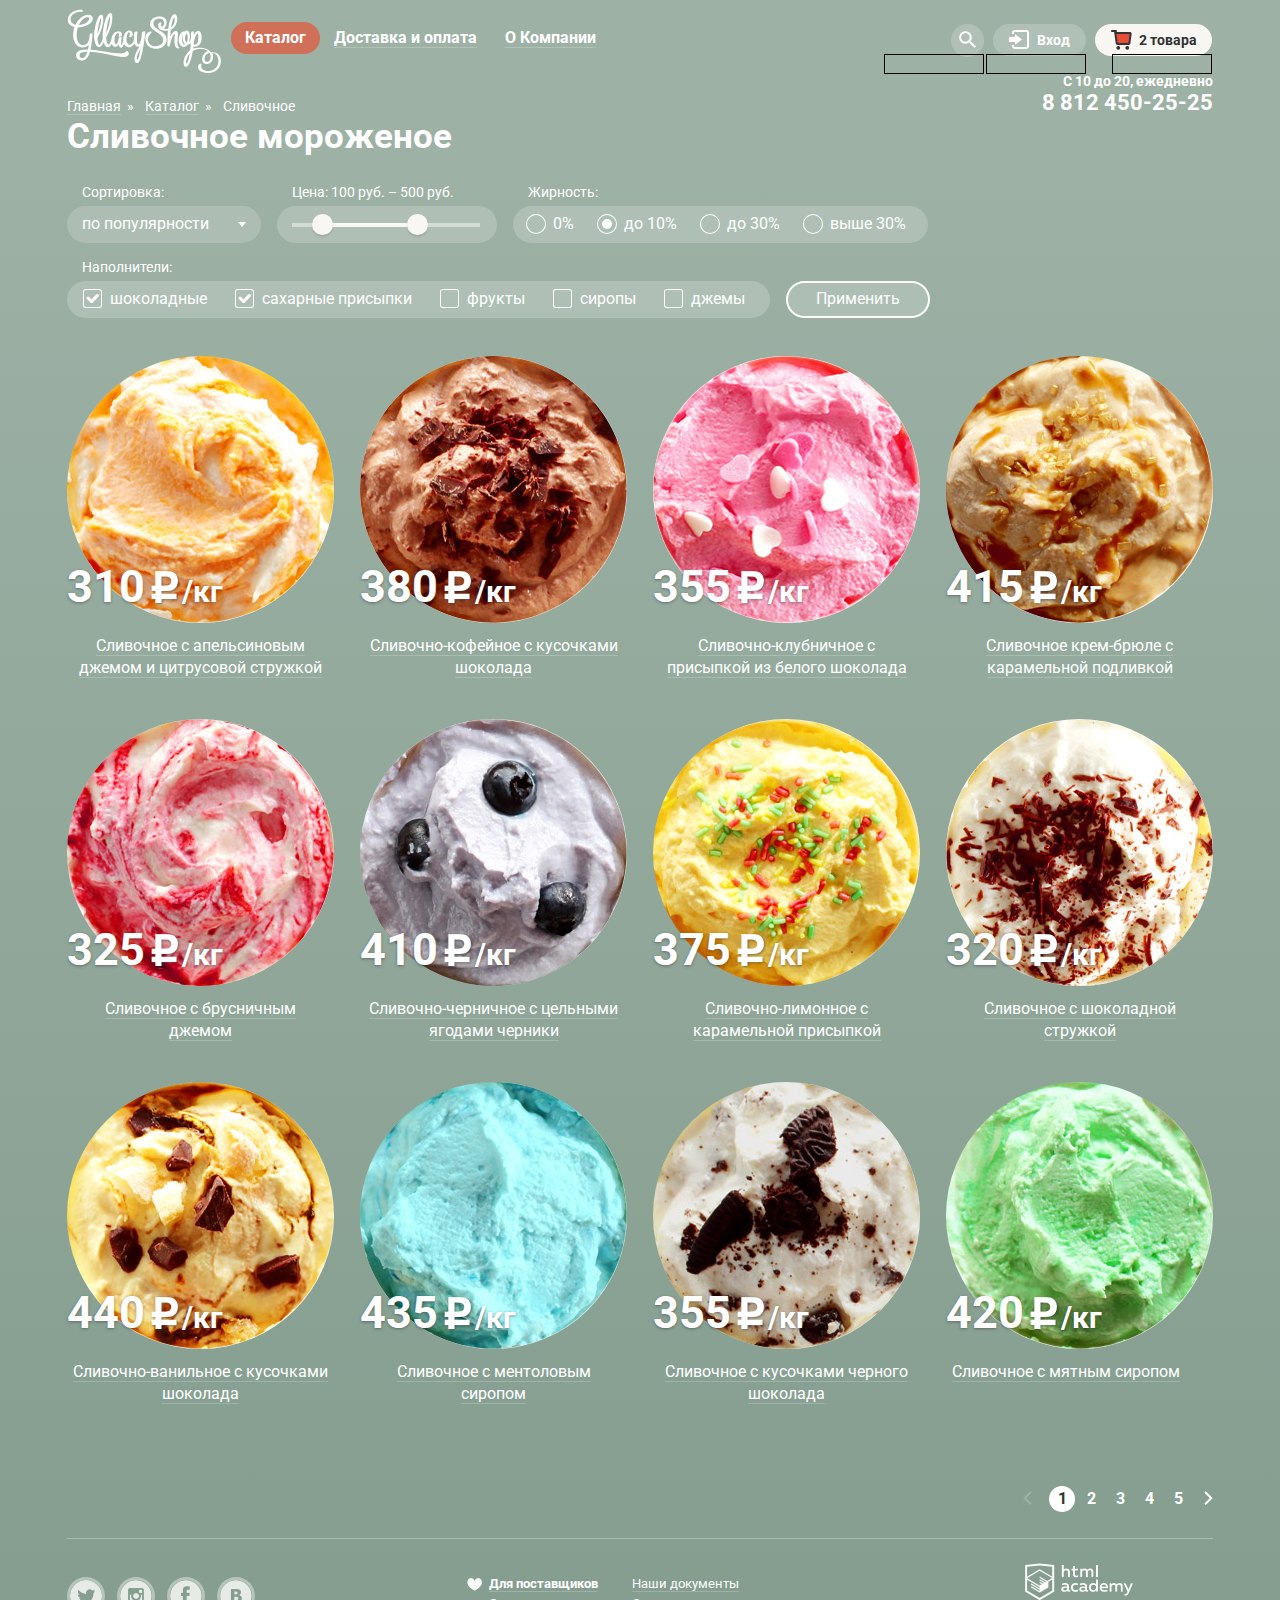
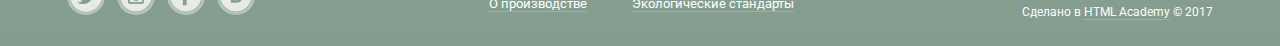
==== commit 27a9ab77: "10-05" ====
--- a/catalog.html
+++ b/catalog.html
@@ -7,7 +7,7 @@
   <link rel="stylesheet" href="css/normalize.css">
   <link rel="stylesheet" href="css/style.css">
 </head>
-<body>
+<body class="inside-page">
   <div class="site-wrapper">
     <div class="content-wrapper">
 	  <header class="main-header">
--- a/css/style.css
+++ b/css/style.css
@@ -138,6 +138,17 @@
     width: 32px;
     height: 32px;
     background-position: -10px -912px;
+}
+
+.sprite-gllasy-zcart-hover {
+    width: 21px;
+    height: 20px;
+    background-position: -10px -964px;
+}
+
+
+.inside-page {
+  background: linear-gradient(to bottom, #9db1a5 150px, #849d8f);
 }
 
 body > input[type="radio"] {
@@ -314,7 +325,7 @@
   height: 10px;
 }
 
-.main-menu .menu-item:hover::before {
+.main-menu li:hover .menu-item::before {
   content: "";
   top: 0;
   left: 0;
@@ -326,7 +337,7 @@
   z-index: -1;
 } 
 
-.main-menu .menu-item:hover {
+.main-menu li:hover .menu-item {
   color: #333333;
   border-bottom: none;
 }
@@ -435,7 +446,7 @@
   margin-left: 5px;
   width: 33px;
   height: 33px;
-  background-color: #a1b4a9;
+  background-color: rgba(255, 255, 255, 0.2);
   border-radius: 50%;
 }
 
@@ -467,13 +478,28 @@
   background-position: -10px -823px;
 }
 
+.user-block .search::after,
+.user-block .login::after,
+.user-block .cart::after {
+  content: "";
+  position: absolute;
+  top: 30px;
+  right: 0;
+  width: 100px;
+  height: 20px;
+  box-shadow: inset 0 0 0 1px #000000;
+}
+
+
+
+
 .user-block .login,
 .user-block .cart {
   position: relative;
   display: inline-block;
   margin-left: 5px;
   height: 32px;
-  background-color: #a1b4a9;
+  background-color: rgba(255, 255, 255, 0.2);
   border-radius: 100px;
   font-size: 14px;
   line-height: 16px;
@@ -518,6 +544,22 @@
   height: 19px;
   background: transparent url("../img/sprite-gllasy.png") no-repeat;
   background-position: -10px -571px;
+}
+
+.user-block .cart:hover {
+  background-color: #f8f7f4;
+  color: #323232;
+}
+
+.user-block .cart:hover::before {
+  content: "";
+  position: absolute;
+  top: 6px;
+  left: 16px;
+  width: 21px;
+  height: 20px;
+  background: transparent url("../img/sprite-gllasy.png") no-repeat;
+  background-position: -10px -964px;
 }
 
 .user-block .cart::before {
@@ -990,26 +1032,28 @@
   box-shadow: inset 0 0 0 1px rgba(178, 178, 178, 0.5);
 }
 
-.subscribe-form .tip {
-  display: none;
-  position: absolute;
-  top: -25px;
+.subscribe-form label {
+  position: absolute;
+  font-size: 0;
+  top: -15px;
   left: 15px;
-  font-size: 11px;
   line-height: 13px;
   font-weight: normal;
   color: #5b9ddf;
   font-family: "Roboto", "Arial", sans-serif;
 }
 
+
+
 .subscribe-form input:focus {
   outline:none;
   box-shadow: inset 0 0 0 2px rgba(46, 136, 228, 0.5);
 }
 
-.subscribe-form input:focus + .tip  {
+.subscribe-form input:focus + label  {
   display: block;
-  
+  color: #5b9ddf;
+  font-size: 11px;
 } 
 
 .subscribe-form input:valid {
@@ -1020,12 +1064,13 @@
   line-height: 24px;
   font-weight: bold;
   color: #323232;
+  background-color: #ffffff;
 }
   
-.subscribe-form input:valid + .tip {
+.subscribe-form input:valid + label {
   display: block;
   color: #999999;
-  
+  font-size: 11px;
 } 
 
 .subscribe-form .send-email-btn {
@@ -1675,7 +1720,7 @@
   display: none;
   position: absolute;
   top: 37px;
-  right: 0;
+  right: 226px;
   width: 341px;
   height: 85px;
   padding: 20px 15px;
@@ -1802,7 +1847,19 @@
   z-index: 20;
 }
 
-.modal-feedback-show {
+.modal-overlay {
+  position: fixed;
+  display: none;
+  top: 0;
+  left: 0;
+  z-index: 10;
+  width: 100%;
+  height: 100%;
+  background: rgba(0, 0, 0, 0.3);
+}
+
+.modal-feedback-show,
+.overlay-show {
   display: block;
 }
 
@@ -1916,21 +1973,13 @@
   border-radius: 100px;
   border: none;
   cursor: pointer;
-}
-
-
-
-
-.modal-overlay {
-  position: fixed;
-  top: 0;
-  left: 0;
-  z-index: 10;
-  display: none;
-  width: 100%;
-  height: 100%;
-  background: rgba(0, 0, 0, 0.3);
-}
+
+}
+
+
+
+
+
 
 
 
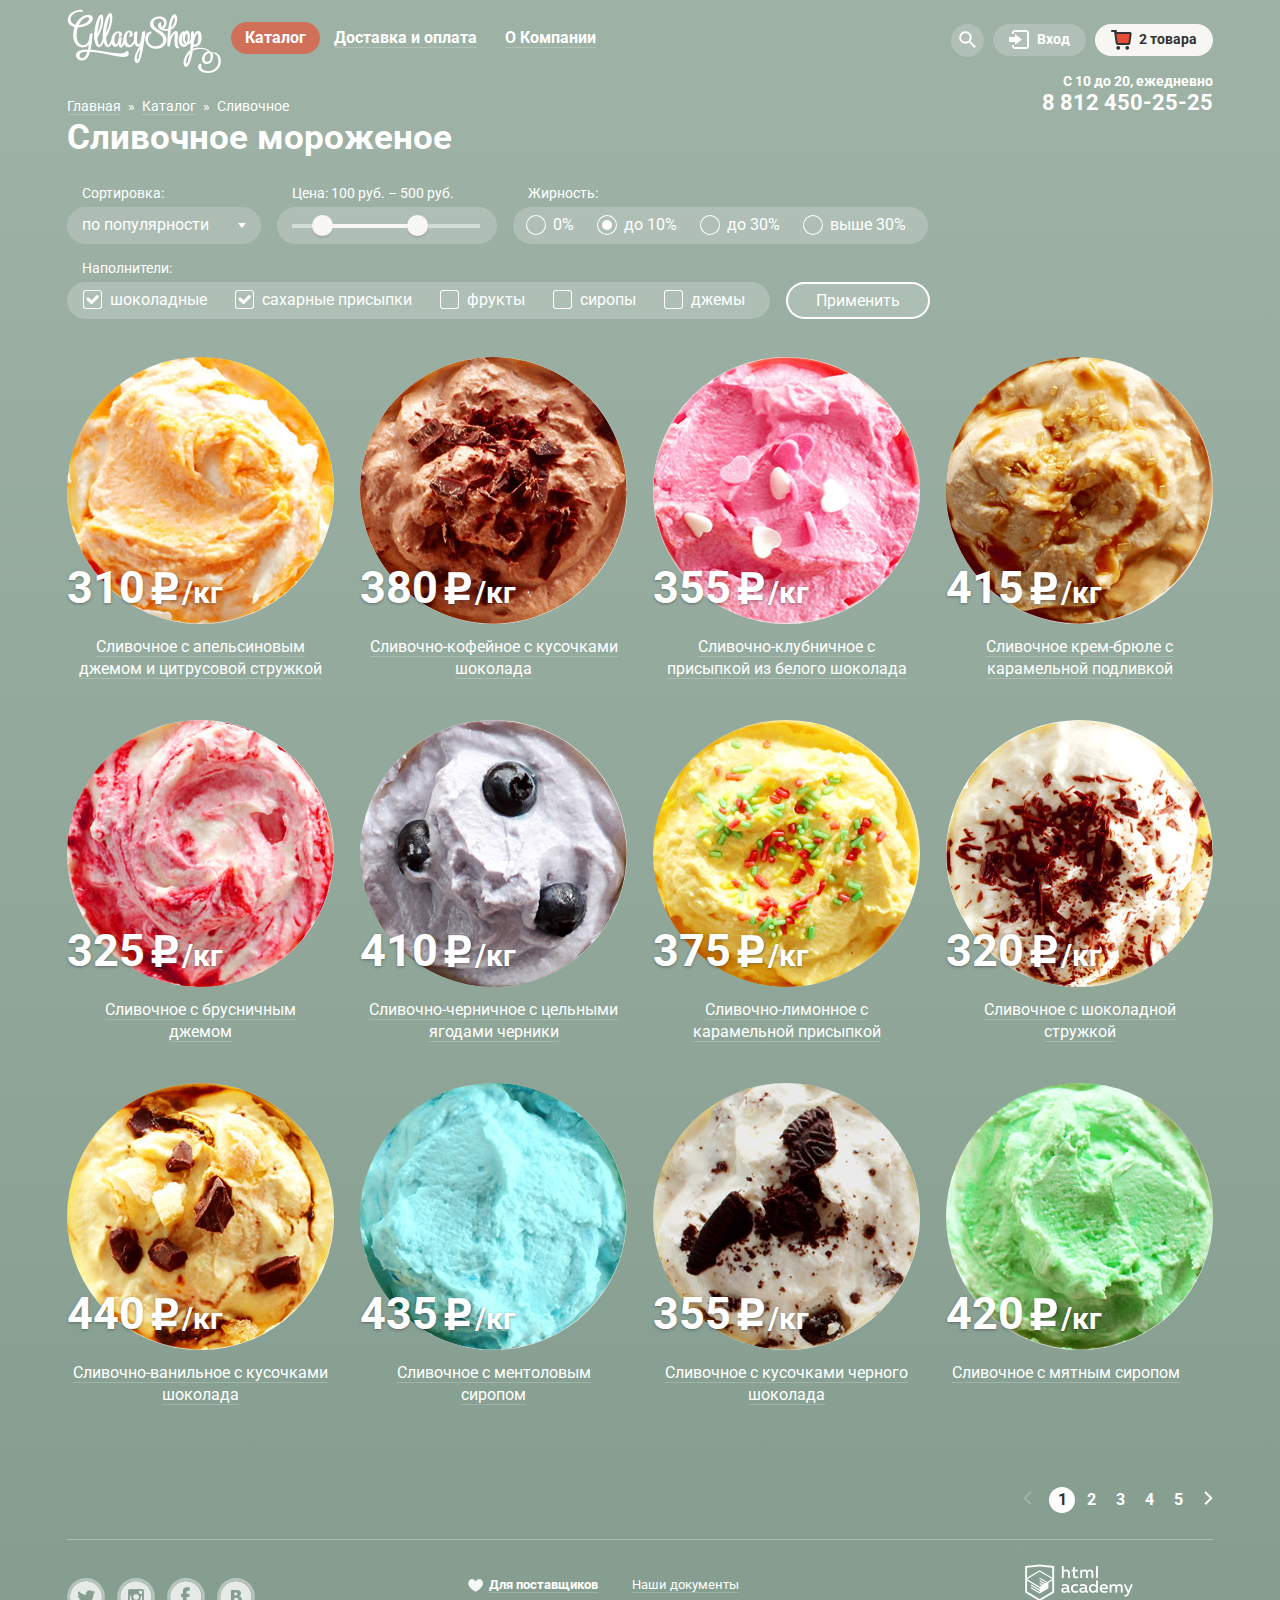
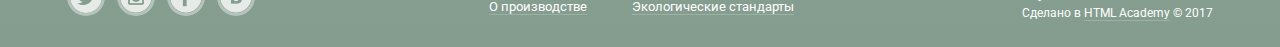
==== commit 50eb1ce5: "11-05" ====
--- a/catalog.html
+++ b/catalog.html
@@ -28,44 +28,53 @@
               <li><a class="menu-item" href="#">О Компании</a></li>
             </ul>
           </nav>
-          <nav class="user-block">
-            <a class="search" href="#"></a>
-            <form class="modal-search" method="post">
-          	  <input type="search" name="user-search" placeholder="Что ищем?">
-            </form>
-            <a class="login" href="#">Вход</a>
-            <div class="modal-login">
-              <form class="login-form" method="post">
-                <input class="place-login" type="email" name="email" placeholder="Электронная почта">	
-                <input class="place-login" type="password" name="password" placeholder="Пароль">
-                <button class="login-btn btn" type="submit">Войти</button>
-                <a class="restore" href="#">Забыли пароль?</a>
-                <a class="registration" href="#">Новая регистрация</a>
+          <div class="user-block">
+            <div class="block-search">
+              <a class="search" href="#"></a>
+              <form class="modal-search" method="post">
+                <input type="search" id="tip-search" name="user-search" placeholder="Что ищем?">
+                <label class="tip-search" for="tip-search">Что ищем?</label>
               </form>
             </div>
-            <a class="cart cart-full" href="#">2 товара</a>
-            <div class="modal-cart-full">
-	  		  <table>
-	  	  		<tr>
-	  	  		  <td class="cart-delete">delete</td>
-	  	  		  <td class="cart-photo"><img src="img/small-creamy-orange.jpg" alt="" width="33" height="33"></td>
-	  	  		  <td class="cart-name">Пломбир с апельсиновым джемом</td>
-	  	  		  <td class="cart-price">1,5 кг х <span class="grey-price">200 руб.</span></td>
-	  	  		  <td class="cart-total">300 руб.</td>
-	  	  		</tr>
-	  	  		<tr>
-	  	  		  <td class="cart-delete">delete</td>
-	  	  		  <td class="cart-photo"><img src="img/small-creamy-strawberry.jpg" alt="" width="33" height="33"></td>
-	  	  		  <td class="cart-name">Клубничный пломбир с присыпкой из белого шоколада</td>
-	  	  		  <td class="cart-price">1,5 кг х <span class="grey-price">300 руб.</span></td>
-	  	  		  <td class="cart-total">450 руб.</td>
-	  	  		</tr>
-	  		  </table>
-	  		  <div class="line-cart"></div>
-	  		  <div class="total">Итого: 750 руб.</div>
-	  		  <div><a href="#" class="place-order-btn btn">Оформить заказ</a></div>
+            <div class="block-login">
+              <a class="login" href="#">Вход</a>
+              <div class="modal-login">
+                <form class="login-form" method="post">
+                  <input class="place-login" type="email" name="email" placeholder="Электронная почта" required>
+                  <label class="tip-email-form" for="tip-email-form">Электронная почта</label>
+                  <input class="place-login" id="tip-email-form" type="password" name="password" placeholder="Пароль" required>
+                  <label class="tip-password-form" for="tip-password-form">Пароль</label>
+                  <button class="login-btn btn" type="submit">Войти</button>
+                  <a class="restore link-white" href="#">Забыли пароль?</a>
+                  <a class="registration link-white" href="#">Новая регистрация</a>
+                </form>
+              </div>
+            </div>
+            <div class="block-cart-full">
+              <a class="cart-full" href="#">2 товара</a>
+              <div class="modal-cart-full">
+	  		    <table>
+	  	  		  <tr>
+	  	  		    <td class="cart-delete">delete</td>
+	  	  		    <td class="cart-photo"><img src="img/small-creamy-orange.jpg" alt="" width="33" height="33"></td>
+	  	  		    <td class="cart-name">Пломбир с апельсиновым джемом</td>
+	  	  		    <td class="cart-price">1,5 кг х <span class="grey-price">200 руб.</span></td>
+	  	  		    <td class="cart-total">300 руб.</td>
+	  	  		  </tr>
+	  	  		  <tr>
+	  	  		    <td class="cart-delete">delete</td>
+	  	  		    <td class="cart-photo"><img src="img/small-creamy-strawberry.jpg" alt="" width="33" height="33"></td>
+	  	  		    <td class="cart-name">Клубничный пломбир с присыпкой из белого шоколада</td>
+	  	  		    <td class="cart-price">1,5 кг х <span class="grey-price">300 руб.</span></td>
+	  	  		    <td class="cart-total">450 руб.</td>
+	  	  		  </tr>
+	  		    </table>
+	  		    <div class="line-cart"></div>
+	  		    <div class="total">Итого: 750 руб.</div>
+	  		    <div><a href="#" class="place-order-btn btn">Оформить заказ</a></div>
+	  		  </div>
 	  		</div>
-          </nav>
+          </div>
 		</div>
 	  </header>
 	  <main>
@@ -108,13 +117,13 @@
 			    <label class="fat-radio"><input type="radio" name="fat" value="0"><span class="radio-indicator"></span> 0% </label>
 			    <label class="fat-radio"><input type="radio" name="fat" value="to10" checked><span class="radio-indicator"></span> до 10% </label>
 			    <label class="fat-radio"><input type="radio" name="fat" value="to30"><span class="radio-indicator"></span> до 30% </label>
-			    <label class="fat-radio"><input type="radio" name="fat" value="over30"><span class="radio-indicator"></span> выше 30% </label>
+			    <label class="fat-radio"><input disabled type="radio" name="fat" value="over30"><span class="radio-indicator"></span> выше 30% </label>
 			  </div>
 			</div>
 		  <div class="group-two">
 			  <div class="group-filler">
 			    <p class="fields-label">Наполнители:</p>
-			    <label class="filler-checkbox"><input type="checkbox" name="chocolate" value="chocolate" checked><span class="checkbox-indicator"></span> шоколадные </label>
+			    <label class="filler-checkbox"><input disabled type="checkbox" name="chocolate" value="chocolate" checked><span class="checkbox-indicator"></span> шоколадные </label>
 			    <label class="filler-checkbox"><input type="checkbox" name="sugar" value="sugar" checked><span class="checkbox-indicator"></span> сахарные присыпки </label>
 			    <label class="filler-checkbox"><input type="checkbox" name="fruit" value="fruit"><span class="checkbox-indicator"></span> фрукты </label>
 			    <label class="filler-checkbox"><input type="checkbox" name="syrup" value="syrup"><span class="checkbox-indicator"></span> сиропы </label>
--- a/css/style.css
+++ b/css/style.css
@@ -1,10 +1,12 @@
 *,
 *::before,
 *::after {
-    box-sizing: inherit;
+    -webkit-box-sizing: inherit;
+            box-sizing: inherit;
 }
 html {
-    box-sizing: border-box;
+    -webkit-box-sizing: border-box;
+            box-sizing: border-box;
 }
 
 html,
@@ -159,6 +161,7 @@
   min-width: 1200px;
   background-repeat: no-repeat;
   background-position: top center;
+  -webkit-transition: background-image 0.5s ease, background-image 0.5s ease;
   transition: background-image 0.5s ease, background-image 0.5s ease;
 }
 
@@ -204,11 +207,11 @@
 
 .slide-btn {
   display: inline-block;
+  vertical-align: top;
   padding: 12px 45px;
   font-size: 32px;
   font-weight: bold;
   line-height: 44px;
-  vertical-align: top;
   color: #ffffff;
   text-decoration: none;
   text-shadow: 0 2px 5px rgba(160, 32, 11, 0.76);
@@ -226,10 +229,10 @@
 
 .slider-controls label {
   display: inline-block;
+  vertical-align: top;
   width: 20px;
   height: 20px;
   margin-right: 8px;
-  vertical-align: top;
   background-color: transparent;
   border: 2px solid #ffffff;
   border-radius: 50%;
@@ -273,8 +276,12 @@
 
 .main-header-layout {
   padding-top: 9px;
+  display: -webkit-box;
+  display: -ms-flexbox;
   display: flex;
-  justify-content: space-between;
+  -webkit-box-pack: justify;
+      -ms-flex-pack: justify;
+          justify-content: space-between;
 }
 
 .main-header-layout::before {
@@ -302,6 +309,7 @@
 .main-menu > li {
   position: relative;
   display: inline-block;
+  vertical-align: top;
   margin-top: 13px;
   z-index: 3;
 }  
@@ -348,7 +356,8 @@
   left: 0;
   position: absolute;
   background-color: #ededed;
-  box-shadow: inset 0px 2px 1px rgba(105, 105, 105, 1);
+  -webkit-box-shadow: inset 0px 2px 1px rgba(105, 105, 105, 1);
+          box-shadow: inset 0px 2px 1px rgba(105, 105, 105, 1);
   border-radius: 26px;
   width: 100%;
   height: 32px;
@@ -388,7 +397,8 @@
   width: 143px;
   height: 172px;
   border-radius: 5px;
-  box-shadow: 0px 20px 20px rgba(0, 0, 0, 0.4);
+  -webkit-box-shadow: 0px 20px 20px rgba(0, 0, 0, 0.4);
+          box-shadow: 0px 20px 20px rgba(0, 0, 0, 0.4);
   z-index: 10;
 }
 
@@ -396,11 +406,11 @@
   display: block;
 }
 
-.main-menu .sub-menu li {
+.sub-menu li {
   margin-top: 3px;
 }
 
-.main-menu .sub-menu a {
+.sub-menu a {
   display: block;
   color: #323232;
   text-decoration: none;
@@ -409,11 +419,11 @@
   padding: 6px 20px;
 }
 
-.main-menu .sub-menu-new {
+.sub-menu-new {
   font-weight: bold;
 }
 
-.main-menu .sub-menu li:first-child::after {
+.sub-menu li:first-child::after {
   content: "";	
   display: block;
   border-bottom: 1px solid #d1d0ce;
@@ -422,15 +432,15 @@
   margin-left: 6px;
 }
 
-.main-menu .sub-menu a:hover {
+.sub-menu a:hover {
   background-color: #fbded7;
 }
 
-.main-menu .sub-menu a:active {
+.sub-menu a:active {
   background-color: #f6b5a5;
 }
 
-.main-menu .sub-menu .menu-current {
+.sub-menu .menu-current {
   background-color: #d07058;
 }
 
@@ -440,9 +450,10 @@
   width: 267px;
 }
 
-.user-block .search {
+.user-block .block-search {
   position: relative;
   display: inline-block;
+  vertical-align: top;
   margin-left: 5px;
   width: 33px;
   height: 33px;
@@ -450,7 +461,7 @@
   border-radius: 50%;
 }
 
-.user-block .search::before {
+.block-search .search::before {
   content: "";
   position: absolute;
   top: 7px;
@@ -461,13 +472,12 @@
   background-position: -10px -786px;
 }
 
-.user-block .search:hover {
+.block-search:hover {
   background-color: #f8f7f4;
-}
-
-
-
-.user-block .search:hover::before {
+  cursor: pointer;
+}
+
+.block-search:hover .search::before {
   content: "";
   position: absolute;
   top: 7px;
@@ -478,48 +488,110 @@
   background-position: -10px -823px;
 }
 
-.user-block .search::after,
-.user-block .login::after,
-.user-block .cart::after {
+.block-search::after,
+.block-login::after,
+.block-cart::after,
+.block-cart-full::after {
   content: "";
   position: absolute;
   top: 30px;
   right: 0;
   width: 100px;
   height: 20px;
-  box-shadow: inset 0 0 0 1px #000000;
-}
-
-
-
-
-.user-block .login,
-.user-block .cart {
+}
+
+.user-block .modal-search {
+  display: none;
+  position: absolute;
+  top: 37px;
+  right: 0px;
+  width: 341px;
+  height: 85px;
+  padding: 20px 15px;
+  background-color: #f8f7f4; 
+  border-radius: 6px;
+  -webkit-box-shadow: 0px 20px 20px rgba(0, 0, 0, 0.4);
+          box-shadow: 0px 20px 20px rgba(0, 0, 0, 0.4);
+  z-index: 15;
+}
+
+.modal-search input {
+  width: 312px;
+  height: 44px;
+  border: 1px solid #d3d3d2;
+  border-radius: 5px;
+  background-color: #ffffff;
+  padding-left: 15px;
+  font-size: 14px;
+  line-height: 24px;
+  font-weight: normal;
+  color: #999999;
+}
+
+.block-search:hover .modal-search {
+  display: block;
+}
+
+.modal-search input:hover {
+  -webkit-box-shadow: inset 0 0 0 1px rgba(178, 178, 178, 0.5);
+          box-shadow: inset 0 0 0 1px rgba(178, 178, 178, 0.5);
+}
+
+.modal-search label {
+  position: absolute;
+  font-size: 0;
+  top: 5px;
+  left: 28px;
+  line-height: 13px;
+  font-weight: normal;
+  color: #5b9ddf;
+  font-family: "Roboto", "Arial", sans-serif;
+}
+
+.modal-search input:focus {
+  outline:none;
+  -webkit-box-shadow: inset 0 0 0 2px rgba(46, 136, 228, 0.5);
+          box-shadow: inset 0 0 0 2px rgba(46, 136, 228, 0.5);
+}
+
+.modal-search input:focus + label  {
+  display: block;
+  color: #5b9ddf;
+  font-size: 11px;
+} 
+
+.user-block .block-login,
+.user-block .block-cart {
   position: relative;
   display: inline-block;
+  vertical-align: top;
   margin-left: 5px;
   height: 32px;
   background-color: rgba(255, 255, 255, 0.2);
   border-radius: 100px;
+  padding-left: 44px;
+  padding-top: 5px;
+}
+
+.user-block .login,
+.user-block .cart {
   font-size: 14px;
   line-height: 16px;
   font-weight: bold;
   color: #ffffff;
   text-decoration: none;
-  vertical-align: top;
-  padding-left: 44px;
-  padding-top: 8px;
-}
-
-.user-block .login {
+}
+
+.user-block .block-login {
   width: 93px;
 }
 
-.user-block .cart {
+.user-block .block-cart,
+.user-block .block-full-cart {
   width: 117px;
 }
 
-.user-block .login::before {
+.block-login .login::before {
   content: "";
   position: absolute;
   top: 6px;
@@ -530,12 +602,15 @@
   background-position: -10px -532px;
 }
 
-.user-block .login:hover {
+.block-login:hover {
   background-color: #f8f7f4;
+}
+
+.block-login:hover .login {
   color: #323232;
 }
 
-.user-block .login:hover::before {
+.block-login:hover .login::before {
   content: "";
   position: absolute;
   top: 6px;
@@ -546,12 +621,132 @@
   background-position: -10px -571px;
 }
 
-.user-block .cart:hover {
+.modal-login {
+  position: absolute;
+  display: none;
+  top: 37px;
+  right: 0;
+  width: 277px;
+  padding: 20px 15px;
+  color: #323232;
+  background-color: #f8f7f4;
+  border-radius: 6px;
+  -webkit-box-shadow: 0px 20px 20px rgba(0, 0, 0, 0.4);
+          box-shadow: 0px 20px 20px rgba(0, 0, 0, 0.4);
+  z-index: 15;
+}
+
+.modal-login input {
+  position: relative;
+  width: 241px;
+  height: 44px;
+  margin: 0;
+  margin-bottom: 20px;
+  padding-left: 15px;
+  border: 1px solid #d3d3d2;
+  border-radius: 5px;
+  background-color: #ffffff;
+  font-family: "Roboto", "Arial", sans-serif;
+  font-size: 14px;
+  line-height: 24px;
+  font-weight: normal;
+  color: #999999;
+}
+
+.modal-login .login-btn {
+  float: left;
+  margin-right: 20px;
+  display: inline-block;
+  vertical-align: top;
+  padding: 12px 23px;
+  font-size: 18px;
+  line-height: 24px;
+  font-weight: bold;
+  color: #ffffff;
+  text-decoration: none;
+  background: #f26843;
+  border-radius: 100px;
+  border: none;
+}
+
+.modal-login .restore,
+.modal-login .registration {
+  font-size: 13px;
+  line-height: 24px;
+  font-weight: normal;
+  color: #323232;
+  text-decoration: none;
+  border-bottom: 1px solid rgba(50, 50, 50, 0.3)
+}
+
+.block-login:hover .modal-login {
+  display: block;
+}
+
+.modal-login input:hover {
+  -webkit-box-shadow: inset 0 0 0 1px rgba(178, 178, 178, 0.5);
+          box-shadow: inset 0 0 0 1px rgba(178, 178, 178, 0.5);
+}
+
+.modal-login label {
+  position: absolute;
+  font-size: 0;
+  line-height: 13px;
+  font-weight: normal;
+  color: #5b9ddf;
+  font-family: "Roboto", "Arial", sans-serif;
+}
+
+.modal-login .tip-email-form {
+  top: 5px;
+  left: 30px;
+}
+
+.modal-login .tip-password-form {
+  top: 70px;
+  left: 30px;
+}
+
+.modal-login input:focus {
+  outline:none;
+  -webkit-box-shadow: inset 0 0 0 2px rgba(46, 136, 228, 0.5);
+          box-shadow: inset 0 0 0 2px rgba(46, 136, 228, 0.5);
+}
+
+.modal-login input:focus + label {
+  display: block;
+  color: #5b9ddf;
+  font-size: 11px;
+} 
+
+.modal-login input:valid {
+  outline:none;
+  -webkit-box-shadow: none;
+          box-shadow: none;
+  border: 1px solid rgba(178, 178, 178, 0.5);
+  font-size: 16px;
+  line-height: 24px;
+  font-weight: bold;
+  color: #323232;
+  background-color: #ffffff;
+}
+  
+.modal-login input:valid + label {
+  display: block;
+  color: #999999;
+  font-size: 11px;
+} 
+
+.block-cart:hover {
+  background-color: #f8f7f4;
+}
+
+.block-cart:hover .cart {
   background-color: #f8f7f4;
   color: #323232;
 }
 
-.user-block .cart:hover::before {
+.block-cart:hover .cart::before {
   content: "";
   position: absolute;
   top: 6px;
@@ -562,7 +757,7 @@
   background-position: -10px -964px;
 }
 
-.user-block .cart::before {
+.block-cart .cart::before {
   content: "";
   position: absolute;
   top: 6px;
@@ -573,12 +768,28 @@
   background-position: -10px -10px;
 }
 
+.user-block .block-cart-full {
+  position: relative;
+  display: inline-block;
+  vertical-align: top;
+  margin-left: 5px;
+  height: 32px;
+  background-color: #f7f6f3;
+  border-radius: 100px;
+  padding-left: 44px;
+  padding-top: 5px;
+  padding-right: 16px;
+}
+
 .user-block .cart-full {
-  background-color: #f7f6f3;
+  font-size: 14px;
+  line-height: 16px;
+  font-weight: bold;
+  text-decoration: none;
   color: #323232;
 }
 
-.user-block .cart-full::before {
+.block-cart-full .cart-full::before {
   content: "";
   position: absolute;
   top: 6px;
@@ -589,14 +800,169 @@
   background-position: -10px -50px;
 }
 
+.user-block .modal-cart {
+  display: none;
+  position: absolute;
+  top: 37px;
+  right: 0;
+  width: 300px;
+  height: 60px;
+  padding: 20px 15px;
+  background-color: #f8f7f4; 
+  color: #000000;
+  font-weight: normal;
+  font-family: "Roboto", "Arial", sans-serif;
+  border-radius: 6px;
+  -webkit-box-shadow: 0px 20px 20px rgba(0, 0, 0, 0.4);
+          box-shadow: 0px 20px 20px rgba(0, 0, 0, 0.4);
+  z-index: 15;
+}
+
+.block-cart:hover .modal-cart {
+  display: block;
+}
+
+.modal-cart-full {
+  position: absolute;
+  display: none;
+  top: 37px;
+  right: 0px;
+  width: 540px;
+  background-color: #f8f7f4;
+  -webkit-box-shadow: 0px 20px 20px rgba(0, 0, 0, 0.4);
+          box-shadow: 0px 20px 20px rgba(0, 0, 0, 0.4);
+  border-radius: 5px;
+  padding: 16px 15px;
+  color: #323232;
+  font-weight: normal;
+  font-family: "Roboto", "Arial", sans-serif;
+  font-size: 13px;
+  line-height: 16px;
+  z-index: 20;
+}
+
+.block-cart-full:hover .modal-cart-full {
+  display: block;
+}
+
+.modal-cart-full table {
+  margin: 0;
+  padding: 0;
+  border-collapse: collapse;
+  height: 96px;
+}
+
+.modal-cart-full tr {
+  vertical-align: top;
+}
+
+.modal-cart-full td {
+  padding-bottom: 16px;
+}
+
+.modal-cart-full .cart-delete {
+  position: relative;
+  font-size: 0;
+  width: 25px;
+  text-align: left;
+  cursor: pointer;
+}
+
+.modal-cart-full .cart-delete::before,
+.modal-cart-full .cart-delete::after {
+  content: "";
+  position: absolute;
+  top: 19px;
+  left: -2px;
+  width: 14px;
+  height: 1px;
+  background-color: #353535;
+  border-radius: 1px;
+}
+
+.modal-cart-full .cart-delete::before {
+  -webkit-transform: rotate(45deg);
+          transform: rotate(45deg);
+}
+
+.modal-cart-full .cart-delete::after {
+  -webkit-transform: rotate(-45deg);
+          transform: rotate(-45deg);
+}
+
+.modal-cart-full .cart-photo {
+  text-align: left;
+  width: 44px;
+}
+
+.modal-cart-full .cart-name {
+  width: 247px;
+  padding-top: 10px;
+  padding-right: 25px;
+}
+
+.modal-cart-full .cart-price {
+  width: 123px;
+  padding-top: 10px;
+}
+
+.cart-price .grey-price {
+  color: #999999;
+}
+
+.modal-cart-full .cart-total {
+  width: 68px;
+  padding-top: 10px;
+}
+
+.modal-cart-full .cart-photo img {
+  border-radius: 50%;
+}
+
+.modal-cart-full .line-cart {
+  width: 100%;
+  height: 1px;
+  background-color: #cacac7;
+  margin-bottom: 15px;
+  margin-top: 1px;
+}
+
+.modal-cart-full .total {
+  text-align: right;
+  font-size: 15px;
+  line-height: 18px;
+  color: #323232;
+  font-weight: bold;
+  margin-bottom: 13px;
+}
+
+.modal-cart-full .place-order-btn {
+  float: right;
+  display: inline-block;
+  vertical-align: top;
+  padding: 11px 15px;
+  font-size: 18px;
+  line-height: 24px;
+  font-weight: bold;
+  color: #ffffff;
+  text-decoration: none;
+  background: #f26843;
+  border-radius: 34px;
+  border: none;
+}
+
 .breadcrumbs-contact {
+  display: -webkit-box;
+  display: -ms-flexbox;
   display: flex;
-  justify-content: space-between;
+  -webkit-box-pack: justify;
+      -ms-flex-pack: justify;
+          justify-content: space-between;
   
 }
 
 .breadcrumbs {
-  margin-top: 23px;
+  margin-top: 25px;
   width: 267px;
 }
 
@@ -609,7 +975,8 @@
 .breadcrumbs li {
   position: relative;
   display: inline-block;
-  padding-right: 20px;
+  vertical-align: top;
+  padding-right: 17px;
   color: #ffffff;
   font-size: 14px;
   line-height: 16px;
@@ -619,7 +986,7 @@
 .breadcrumbs li::after {
   content: "»";
   position: absolute;
-  right: 7px;
+  right: 3px;
 }
 
 .breadcrumbs a {
@@ -661,8 +1028,12 @@
 }
 
 .proposal {
+  display: -webkit-box;
+  display: -ms-flexbox;
   display: flex;
-  justify-content: space-between;
+  -webkit-box-pack: justify;
+      -ms-flex-pack: justify;
+          justify-content: space-between;
   margin-top: 40px;
   margin-bottom: 40px;
 }
@@ -682,10 +1053,12 @@
 }
 
 .proposal-item:first-child {
+  background-color: #951c3c;
   background-image: url(../img/raspberry-background.jpg);
 }
 
 .proposal-item:last-child {
+  background-color: #5d4131;
   background-image: url(../img/chocolate-background.jpg);
 }
 
@@ -710,11 +1083,11 @@
   bottom: 22px;
   right: 20px;
   display: inline-block;
+  vertical-align: top;
   padding: 12px 23px;
   font-size: 18px;
   line-height: 24px;
   font-weight: bold;
-  vertical-align: top;
   color: #ffffff;
   text-decoration: none;
   background: #f26843;
@@ -728,6 +1101,7 @@
 .product-item {
   position: relative;
   display: inline-block;
+  vertical-align: top;
   width: 267px;
   margin-right: 26px;
   margin-bottom: 40px;
@@ -772,7 +1146,8 @@
   top: -6px;
   left: -13px;
   border-radius: 5px;
-  box-shadow: 0px 20px 20px rgba(0, 0, 0, 0.4);
+  -webkit-box-shadow: 0px 20px 20px rgba(0, 0, 0, 0.4);
+          box-shadow: 0px 20px 20px rgba(0, 0, 0, 0.4);
   z-index: 3;
 }
 
@@ -781,13 +1156,13 @@
   left: 33px;
   bottom: -55px;
   display: inline-block;
+  vertical-align: top;
   font-size: 18px;
   line-height: 24px;
   color: #fefefe;
   text-decoration: none;
   font-weight: bold;
   padding: 12px 17px;
-  vertical-align: top;
   background: #f26843;
   border-radius: 100px;
   z-index: 7;
@@ -818,7 +1193,7 @@
   z-index: 5;
 }
 
-.product-item .product-photo img {
+.product-photo img {
   max-width: 100%;
   border-radius: 50%;
 }
@@ -837,12 +1212,12 @@
   z-index: 6;
 }
 
-.product-item .product-price .big-price {
+.product-price .big-price {
   font-size: 45px;
   padding-right: 26px;
 }
 
-.product-item .product-price .big-price::after {
+.product-price .big-price::after {
   content: "";
   position: absolute;
   bottom: 8px;
@@ -866,15 +1241,16 @@
   z-index: 6;
 }
 
-.product-item .product-title a {
+.product-title a {
   font-size: 16px;
-  min-height: 44px;
+  line-height: 22px;
+  text-align: center;
   color: #ffffff;
   text-decoration: none;
   border-bottom: 1px solid rgba(255, 255, 255, 0.2);
 }
 
-.product-item .product-title a:hover {
+.product-title a:hover {
   color: #ffbc9e;
   border-bottom: 1px solid rgba(255, 188, 158, 0.2);
 }
@@ -882,6 +1258,7 @@
 .about {
   padding: 22px 20px 15px;
   margin-bottom: 40px;
+  background-color: #ecdfc6;
   background: url(../img/waffle-background1.jpg);
   border-radius: 15px;
 }
@@ -890,14 +1267,20 @@
   font-size: 24px;
   line-height: 30px;
   color: #323232;
+  font-family: "Roboto", "Arial", sans-serif;
   margin: 0;
   margin-bottom: 8px;
 }
 
 .about .about-content {
+  display: -webkit-box;
+  display: -ms-flexbox;
   display: flex;
-  justify-content: space-between;
-  flex-wrap: wrap;
+  -webkit-box-pack: justify;
+      -ms-flex-pack: justify;
+          justify-content: space-between;
+  -ms-flex-wrap: wrap;
+      flex-wrap: wrap;
   font-size: 16px;
   line-height: 22px;
   color: #323232;
@@ -941,14 +1324,19 @@
 }
 
 .blog-subscribe {
+  display: -webkit-box;
+  display: -ms-flexbox;
   display: flex;
-  justify-content: space-between;
+  -webkit-box-pack: justify;
+      -ms-flex-pack: justify;
+          justify-content: space-between;
   margin-bottom: 40px;
 }
 
 .blog {
   width: 560px;
   padding: 22px 20px;
+  background-color: #ffffff;
   background: url(../img/news-strawberry-background.jpg) no-repeat;
   border-radius: 15px;
 }
@@ -961,19 +1349,19 @@
   line-height: 22px;
 }
 
-.blog .conteiner-blog .text-blog {
+.conteiner-blog .text-blog {
   margin: 0;
   margin-bottom: 6px;
 }
 
-.blog .conteiner-blog .blog-news {
+.conteiner-blog .blog-news {
   color: #323232;
   font-size: 24px;
   line-height: 30px;
 }
 
-.blog .conteiner-blog .blog-news:hover,
-.blog .conteiner-blog .blog-news:active {
+.conteiner-blog .blog-news:hover,
+.conteiner-blog .blog-news:active {
   color: #e84d37;
 }
 
@@ -1007,7 +1395,6 @@
 
 
 .subscribe-form input {
-	
   width: 368px;
   padding: 10px 14px;
   border-radius: 5px;
@@ -1019,17 +1406,9 @@
   font-weight: normal;
 }
 
-
-
-
-
-
-
-
-
-
 .subscribe-form input:hover {
-  box-shadow: inset 0 0 0 1px rgba(178, 178, 178, 0.5);
+  -webkit-box-shadow: inset 0 0 0 1px rgba(178, 178, 178, 0.5);
+          box-shadow: inset 0 0 0 1px rgba(178, 178, 178, 0.5);
 }
 
 .subscribe-form label {
@@ -1043,11 +1422,10 @@
   font-family: "Roboto", "Arial", sans-serif;
 }
 
-
-
 .subscribe-form input:focus {
   outline:none;
-  box-shadow: inset 0 0 0 2px rgba(46, 136, 228, 0.5);
+  -webkit-box-shadow: inset 0 0 0 2px rgba(46, 136, 228, 0.5);
+          box-shadow: inset 0 0 0 2px rgba(46, 136, 228, 0.5);
 }
 
 .subscribe-form input:focus + label  {
@@ -1058,7 +1436,8 @@
 
 .subscribe-form input:valid {
   outline:none;
-  box-shadow: none;
+  -webkit-box-shadow: none;
+          box-shadow: none;
   border: 1px solid rgba(178, 178, 178, 0.5);
   font-size: 16px;
   line-height: 24px;
@@ -1075,14 +1454,15 @@
 
 .subscribe-form .send-email-btn {
   display: inline-block;
+  vertical-align: top;
   cursor: pointer;
   font-size: 18px;
   line-height: 24px;
   color: #fefefe;
+  font-family: "Roboto", "Arial", sans-serif;
   text-decoration: none;
   font-weight: bold;
-  padding: 10px 14px;
-  vertical-align: top;
+  padding: 10px 17px;
   background: #f26843;
   border-radius: 100px;
   border: none;
@@ -1092,6 +1472,7 @@
 .map {
   position: relative;
   margin: 0 -27px;
+  background-color: #f7f1d9;
   background: url(../img/map-pin.png);
   height: 431px;
 }
@@ -1108,7 +1489,7 @@
   color: #323232;
 }
 
-.map .address .text-address {
+.address .text-address {
   font-size: 14px;
   line-height: 20px;
   font-weight: normal;
@@ -1116,7 +1497,7 @@
   margin-bottom: 2px;
 }
 
-.map .address .main-address {
+.address .main-address {
   font-size: 18px;
   line-height: 24px;
   font-weight: bold;
@@ -1124,24 +1505,24 @@
   margin-bottom: 2px;
 }
 
-.map .address p:nth-child(2) {
-  margin-bottom: 14px;
-}
-
-.map .address p:nth-child(3) {
+.address p:nth-child(2) {
+  margin-bottom: 16px;
+}
+
+.address p:nth-child(3) {
   margin-bottom: 4px;
 }
 
-.map .address .address-btn {
+.address .address-btn {
   margin-top: 22px;
   display: inline-block;
+  vertical-align: top;
   font-size: 18px;
   line-height: 24px;
   color: #fefefe;
   text-decoration: none;
   font-weight: bold;
   padding: 12px 27px;
-  vertical-align: top;
   background: #f26843;
   border-radius: 100px;
 }
@@ -1223,6 +1604,10 @@
 	border: none;
 }
 
+.group-sort select::-ms-expand {
+  display: none;
+}
+
 .group-sort select:focus {
 	outline: 0;
 }
@@ -1269,7 +1654,8 @@
   height: 21px;
   border-radius: 50%;
   background-color: #f8f7f4;
-  box-shadow: 0px 2px 2px rgba(0, 0, 0, 0.1);
+  -webkit-box-shadow: 0px 2px 2px rgba(0, 0, 0, 0.1);
+          box-shadow: 0px 2px 2px rgba(0, 0, 0, 0.1);
   cursor: pointer;
   z-index: 2;
 }
@@ -1300,28 +1686,28 @@
   height: 58px;
   margin-bottom: 17px;
   margin-left: 16px;
-  padding-
-}
-
-.group-fat .fat-radio input[type="radio"] {
+}
+
+.fat-radio input[type="radio"] {
   display: none;
 }
 
-.group-fat .fat-radio {
+.fat-radio {
   position: relative;
   padding-left: 40px;
   padding-right: 6px;
   cursor: pointer;
 }
 
-.group-fat .fat-radio input[type="radio"] + .radio-indicator {
+.fat-radio input[type="radio"] + .radio-indicator {
   position: absolute;
   top: 0px;
   left: 13px;
   width: 20px;
   height: 20px;
   border-radius: 50%;
-  box-shadow: inset 0 0 0 1px #ffffff;
+  -webkit-box-shadow: inset 0 0 0 1px #ffffff;
+          box-shadow: inset 0 0 0 1px #ffffff;
   z-index: 5;
 }
 
@@ -1349,34 +1735,36 @@
 
 .sorting .group-filler {
   display: inline-block;
+  vertical-align: top;
   position: relative;
   width: 703px;
   height: 58px;
 }
 
-.group-filler .filler-checkbox input[type="checkbox"] {
+.filler-checkbox input[type="checkbox"] {
   display: none;
 }
 
-.group-filler .filler-checkbox {
+.filler-checkbox {
   position: relative;
   padding-left: 43px;
   padding-right: 8px;
   cursor: pointer;
 }
 
-.group-filler .filler-checkbox:first-child {
+.filler-checkbox:first-child {
   padding-right: 16px;
 }
 
-.group-filler .filler-checkbox input[type="checkbox"] + .checkbox-indicator {
+.filler-checkbox input[type="checkbox"] + .checkbox-indicator {
   position: absolute;
   top: 0;
   left: 16px;
   width: 19px;
   height: 19px;
   border-radius: 3px;
-  box-shadow: inset 0 0 0 1px #ffffff;
+  -webkit-box-shadow: inset 0 0 0 1px #ffffff;
+          box-shadow: inset 0 0 0 1px #ffffff;
   z-index: 5;
 }
 
@@ -1389,7 +1777,8 @@
   height: 3px;
   background-color: #ffffff;
   border-radius: 2px;
-  transform: rotate(-45deg);
+  -webkit-transform: rotate(-45deg);
+          transform: rotate(-45deg);
 }
 
 .filler-checkbox input[type="checkbox"]:checked + .checkbox-indicator::after {
@@ -1401,18 +1790,15 @@
   height: 3px;
   background-color: #ffffff;
   border-radius: 2px;
-  transform: rotate(45deg);
+  -webkit-transform: rotate(45deg);
+          transform: rotate(45deg);
 }
 
 .filler-checkbox input[type="checkbox"]:hover + .checkbox-indicator:hover,
 .fat-radio input[type="radio"]:hover + .radio-indicator:hover {
   border: none;
-  box-shadow: inset 0 0 0 2px #ffffff;
-}
-
-.filler-checkbox input[type="checkbox"]:active + .checkbox-indicator:active,
-.fat-radio input[type="radio"]:active + .radio-indicator:active {
-  opacity: 0.4;
+  -webkit-box-shadow: inset 0 0 0 2px #ffffff;
+          box-shadow: inset 0 0 0 2px #ffffff;
 }
 
 .group-filler::before {
@@ -1426,14 +1812,21 @@
   border-radius: 37px;
 }
 
+.filler-checkbox input:disabled + .checkbox-indicator:disabled,
+.fat-radio input:disabled + .radio-indicator:disabled {
+  opacity: 0.4;
+}
+
 .sorting-btn {
   width: 144px;
   height: 37px;
   margin: 0;
+  margin-top: 22px;
   margin-left: 12px;
   cursor: pointer;
   border: none;
-  box-shadow: inset 0 0 0 2px #ffffff;
+  -webkit-box-shadow: inset 0 0 0 2px #ffffff;
+          box-shadow: inset 0 0 0 2px #ffffff;
   background-color: rgba(255, 255, 255, 0.188);
   border-radius: 37px;
   font-weight: normal;
@@ -1454,7 +1847,8 @@
 
 .sorting-btn:active {
   background-color: #ededed;
-  box-shadow: inset 0px 2px 1px rgba(105, 105, 105, 0.004);
+  -webkit-box-shadow: inset 0px 2px 1px rgba(105, 105, 105, 0.004);
+          box-shadow: inset 0px 2px 1px rgba(105, 105, 105, 0.004);
 }
 
 .pagination {
@@ -1476,8 +1870,9 @@
   margin: 0;
 }
 
-.pagination .number-page a {
+.number-page a {
   display: inline-block;
+  vertical-align: top;
   min-width: 26px;
   height: 26px;
   margin-right: 3px;
@@ -1489,7 +1884,7 @@
   text-decoration: none;
 }
 
-.pagination .current-page a {
+.current-page a {
   color: #323232;
   background-color: #ffffff;
   border-radius: 50%;
@@ -1507,8 +1902,9 @@
   color: #323232;
 }
 
-.pagination .prev a {
+.prev a {
   display: inline-block;
+  vertical-align: middle;
   font-size: 0;
   padding-top: 10px;
   width: 9px;
@@ -1519,8 +1915,9 @@
   opacity: 0.2;
 }
 
-.pagination .next a {
+.next a {
   display: inline-block;
+  vertical-align: middle;
   font-size: 0;
   padding-top: 10px;
   width: 9px;
@@ -1530,8 +1927,8 @@
   background-position: -10px -662px;
 }
 
-.pagination .prev a:hover,
-.pagination .next a:hover {
+.prev a:hover,
+.next a:hover {
   background-color: transparent;
 }
 
@@ -1549,8 +1946,12 @@
 }
 
 .main-footer-layout {
+  display: -webkit-box;
+  display: -ms-flexbox;
   display: flex;
-  justify-content: space-between;
+  -webkit-box-pack: justify;
+      -ms-flex-pack: justify;
+          justify-content: space-between;
 }
 
 .footer-social {
@@ -1560,25 +1961,29 @@
 
 .social-btn {
   display: inline-block;
+  vertical-align: top;
   width: 32px;
   height: 32px;
   margin: 0 7px;
-  box-shadow: 0 0 0 3px rgba(255, 255, 255, 0.5);
+  -webkit-box-shadow: 0 0 0 3px rgba(255, 255, 255, 0.5);
+          box-shadow: 0 0 0 3px rgba(255, 255, 255, 0.5);
   border-radius: 50%;
   font-size: 0;
-  vertical-align: top;
   text-decoration: none;
   background: url("../img/sprite-gllasy.png") no-repeat;
   opacity: 0.8;
 }
 
 .social-btn:hover {
-  box-shadow: 0 0 0 3px rgba(255, 255, 255, 0.7);
+  -webkit-box-shadow: 0 0 0 3px rgba(255, 255, 255, 0.7);
+          box-shadow: 0 0 0 3px rgba(255, 255, 255, 0.7);
   opacity: 1;
 }
 
 .social-btn:active {
-  box-shadow: 0 0 0 3px rgba(255, 255, 255, 0.7),
+  -webkit-box-shadow: 0 0 0 3px rgba(255, 255, 255, 0.7),
+  inset 0px 2px 1px rgba(136, 136, 136, 1);
+          box-shadow: 0 0 0 3px rgba(255, 255, 255, 0.7),
   inset 0px 2px 1px rgba(136, 136, 136, 1);
   opacity: 0.8;
 }
@@ -1601,19 +2006,20 @@
 }
 
 .footer-about {
-  width: 560px;
-  margin-left: 160px;
+  width: 452px;
+  margin-left: 108px;
 }
 
 .footer-about ul {
   padding: 0;
   display: inline-block;
+  vertical-align: top;
   margin: 0;
   margin-top: 10px;
 }
 
 .footer-about ul:first-child {
-  padding-left: 22px;
+  padding-left: 21px;
   position: relative;
 }
 
@@ -1638,7 +2044,7 @@
 
 .footer-about a {
   font-size: 13px;
-  line-height: 18px;
+  line-height: 22px;
   color: #ffffff;
   font-weight: normal;
   text-decoration: none;
@@ -1651,11 +2057,11 @@
 
 .footer-copyright {
   text-align: right;
-  width: 268px;
+  width: 267px;
 }
 
 .footer-copyright .footer-logo {
-  margin-right: 80px;
+  margin-right: 80px;  
 }
 
 .footer-copyright .made-copyright {
@@ -1665,7 +2071,7 @@
   font-weight: normal;
 }
 
-.footer-copyright .made-copyright a {
+.made-copyright a {
   font-size: 12px;
   color: #fefefe;
   font-weight: normal;
@@ -1673,173 +2079,54 @@
   border-bottom: 1px solid rgba(255, 255, 255, 0.2);
 }
 
-.footer-copyright .made-copyright a:hover {
+.made-copyright a:hover {
   color: #ffbc9e;
   border-bottom: 1px solid rgba(255, 188, 158, 0.2);
 }
 
-.footer-copyright .made-copyright:active {
+.made-copyright:active {
   color: #ffbc9e;
   border-bottom: 1px solid rgba(255, 188, 158, 0.2);
 }
 
 .btn {
-  background-image: -moz-linear-gradient(top, #f26843 0%, #e74a35 100%);
-  background-image: -webkit-linear-gradient(top, #f26843 0%, #e74a35 100%);
   background-image: -ms-linear-gradient(to bottom, #f26843 0%, #e74a35 100%);
-  box-shadow: 0px 2px 2px rgba(172, 16, 0, 0.64);
+  -webkit-box-shadow: 0px 2px 2px rgba(172, 16, 0, 0.64);
+          box-shadow: 0px 2px 2px rgba(172, 16, 0, 0.64);
 }
 
 .btn:hover {
-  background-image: -moz-linear-gradient(top, #f58669 0%, #ec6f5e 100%);
-  background-image: -webkit-linear-gradient(top, #f58669 0%, #ec6f5e 100%);
   background-image: -ms-linear-gradient(to bottom, #f58669 0%, #ec6f5e 100%);
-  box-shadow: 0px 2px 2px rgba(172, 16, 0, 1);
+  -webkit-box-shadow: 0px 2px 2px rgba(172, 16, 0, 1);
+          box-shadow: 0px 2px 2px rgba(172, 16, 0, 1);
 }
 
 .btn:active {
-  background-image: -moz-linear-gradient(top, #d84732 0%, #e1613e 100%);
-  background-image: -webkit-linear-gradient(top, #d84732 0%, #e1613e 100%);
   background-image: -ms-linear-gradient(to bottom, #d84732 0%, #e1613e 100%);
-  box-shadow: inset 0px 2px 2px rgba(148, 39, 24, 1);
-}
-
-.link:hover {
-  color: #ffbc9e;
-  border-bottom: 1px solid rgba(255, 188, 158, 0.2);
-}
-
+  -webkit-box-shadow: inset 0px 2px 2px rgba(148, 39, 24, 1);
+          box-shadow: inset 0px 2px 2px rgba(148, 39, 24, 1);
+}
+
+.link:hover,
 .link:active {
   color: #ffbc9e;
   border-bottom: 1px solid rgba(255, 188, 158, 0.2);
 }
 
-
-
-.user-block .modal-search {
-  display: none;
-  position: absolute;
-  top: 37px;
-  right: 226px;
-  width: 341px;
-  height: 85px;
-  padding: 20px 15px;
-  background-color: #f8f7f4; 
-  border-radius: 6px;
-  box-shadow: 0px 20px 20px rgba(0, 0, 0, 0.4);
-  z-index: 15;
-}
-
-.user-block .modal-search input {
-  width: 312px;
-  height: 44px;
-  border: 1px solid #d3d3d2;
-  border-radius: 5px;
-  background-color: #ffffff;
-  padding-left: 15px;
-  font-size: 14px;
-  line-height: 24px;
-  font-weight: normal;
-  color: #999999;
-}
-
-.search:hover + .modal-search {
-  display: block;
-}
-
-
-
-
-.modal-login {
-  position: absolute;
-  display: none;
-  top: 37px;
-  right: 126px;
-  width: 277px;
-  padding: 20px 15px;
-  color: #323232;
-  background-color: #f8f7f4;
-  border-radius: 6px;
-  box-shadow: 0px 20px 20px rgba(0, 0, 0, 0.4);
-  z-index: 15;
-}
-
-.modal-login .login-form input {
-  width: 241px;
-  height: 44px;
-  margin: 0;
-  margin-bottom: 20px;
-  padding-left: 15px;
-  border: 1px solid #d3d3d2;
-  border-radius: 5px;
-  background-color: #ffffff;
-  font-size: 14px;
-  line-height: 24px;
-  font-weight: normal;
-  color: #999999;
-}
-
-.modal-login .login-btn {
-  float: left;
-  margin-right: 20px;
-  display: inline-block;
-  padding: 12px 23px;
-  font-size: 18px;
-  line-height: 24px;
-  font-weight: bold;
-  vertical-align: top;
-  color: #ffffff;
-  text-decoration: none;
-  background: #f26843;
-  border-radius: 100px;
-  border: none;
-}
-
-.modal-login .restore,
-.modal-login .registration {
-  font-size: 13px;
-  line-height: 24px;
-  font-weight: normal;
-  color: #323232;
-  text-decoration: none;
-  border-bottom: 1px solid rgba(50, 50, 50, 0.3)
-}
-
-.login:hover + .modal-login {
-  display: block;
-}
-
-.user-block .modal-cart {
-  display: none;
-  position: absolute;
-  top: 37px;
-  right: 0;
-  width: 300px;
-  height: 60px;
-  padding: 20px 15px;
-  background-color: #f8f7f4; 
-  color: #000000;
-  font-weight: normal;
-  font-family: "Roboto", "Arial", sans-serif;
-  border-radius: 6px;
-  box-shadow: 0px 20px 20px rgba(0, 0, 0, 0.4);
-  z-index: 15;
-}
-
-.cart:hover + .modal-cart {
-  display: block;
-}
-
-
-
+.link-white:hover,
+.link-white:active {
+  color: #e84d37;
+  border-bottom: 1px solid rgba(232, 77, 55, 0.2);
+}
 
 .modal-feedback {
   display: none;
-  position: absolute;
-  top: 338px;
+  position: fixed;
+  top: 50%;
   left: 50%;
   width: 478px;
   margin-left: -239px;
+  margin-top: -222px;
   border-radius: 10px;
   padding: 18px 25px;
   background-color: #f8f7f4;
@@ -1888,11 +2175,13 @@
 }
 
 .modal-feedback-close::before {
-  transform: rotate(45deg);
+  -webkit-transform: rotate(45deg);
+          transform: rotate(45deg);
 }
 
 .modal-feedback-close::after {
-  transform: rotate(-45deg);
+  -webkit-transform: rotate(-45deg);
+          transform: rotate(-45deg);
 }
 
 .modal-feedback p {
@@ -1939,176 +2228,80 @@
 
 .modal-feedback-form input:hover,
 .modal-feedback-form textarea:hover {
-  box-shadow: inset 0 0 0 1px rgba(178, 178, 178, 0.5);
-}
-
-.modal-feedback-form input:active,
-.modal-feedback-form textarea:active {
-  box-shadow: inset 0 0 0 1px rgba(46, 136, 228, 0.5);
-}
-
-.modal-feedback-form modal-feedback-name:active::before {
-  content: "Как вас зовут?";
-  position: absolute;
-  top: 5px;
-  left: 15px;
-  font-size: 11px;
+  -webkit-box-shadow: inset 0 0 0 1px rgba(178, 178, 178, 0.5);
+          box-shadow: inset 0 0 0 1px rgba(178, 178, 178, 0.5);
+}
+
+.modal-feedback-form label {
+  position: absolute;
+  font-size: 0;
   line-height: 13px;
   font-weight: normal;
   color: #5b9ddf;
   font-family: "Roboto", "Arial", sans-serif;
 }
 
+.modal-feedback-form .tip-name {
+  top: 53px;
+  left: 40px;
+}
+
+.modal-feedback-form .tip-email2 {
+  top: 119px;
+  left: 40px;
+}
+
+.modal-feedback-form .tip-letter {
+  top: 185px;
+  left: 40px;
+}
+
+.modal-feedback-form input:focus,
+.modal-feedback-form textarea:focus {
+  outline:none;
+  -webkit-box-shadow: inset 0 0 0 2px rgba(46, 136, 228, 0.5);
+          box-shadow: inset 0 0 0 2px rgba(46, 136, 228, 0.5);
+}
+
+.modal-feedback-form input:focus + label,
+.modal-feedback-form textarea:focus + label {
+  display: block;
+  color: #5b9ddf;
+  font-size: 11px;
+} 
+
+.modal-feedback-form input:valid,
+.modal-feedback-form textarea:valid {
+  outline:none;
+  -webkit-box-shadow: none;
+          box-shadow: none;
+  border: 1px solid rgba(178, 178, 178, 0.5);
+  font-size: 16px;
+  line-height: 24px;
+  font-weight: bold;
+  color: #323232;
+  background-color: #ffffff;
+}
+  
+.modal-feedback-form input:valid + label,
+.modal-feedback-form textarea:valid +label {
+  display: block;
+  color: #999999;
+  font-size: 11px;
+} 
+
 .modal-feedback .modal-feedback-btn {
   float: right;
   display: inline-block;
+  vertical-align: top;
   padding: 12px 23px;
   font-size: 18px;
   line-height: 24px;
   font-weight: bold;
-  vertical-align: top;
   color: #ffffff;
   text-decoration: none;
   background: #f26843;
   border-radius: 100px;
   border: none;
   cursor: pointer;
-
-}
-
-
-
-
-
-
-
-
-
-.modal-cart-full {
-  position: absolute;
-  display: none;
-  top: 37px;
-  right: 0px;
-  width: 540px;
-  background-color: #f8f7f4;
-  box-shadow: 0px 20px 20px rgba(0, 0, 0, 0.4);
-  border-radius: 5px;
-  padding: 16px 15px;
-  color: #323232;
-  font-weight: normal;
-  font-family: "Roboto", "Arial", sans-serif;
-  font-size: 13px;
-  line-height: 16px;
-  z-index: 20;
-}
-
-.cart-full:hover + .modal-cart-full {
-  display: block;
-}
-
-.modal-cart-full table {
-  margin: 0;
-  padding: 0;
-  border-collapse: collapse;
-  height: 96px;
-}
-
-.modal-cart-full tr {
-  vertical-align: top;
-}
-
-.modal-cart-full td {
-  padding-bottom: 16px;
-}
-
-.modal-cart-full .cart-delete {
-  position: relative;
-  font-size: 0;
-  width: 25px;
-  text-align: left;
-  cursor: pointer;
-}
-
-.modal-cart-full .cart-delete::before,
-.modal-cart-full .cart-delete::after {
-  content: "";
-  position: absolute;
-  top: 19px;
-  left: -2px;
-  width: 14px;
-  height: 1px;
-  background-color: #353535;
-  border-radius: 1px;
-}
-
-.modal-cart-full .cart-delete::before {
-  transform: rotate(45deg);
-}
-
-.modal-cart-full .cart-delete::after {
-  transform: rotate(-45deg);
-}
-
-.modal-cart-full .cart-photo {
-  text-align: left;
-  width: 44px;
-}
-
-.modal-cart-full .cart-name {
-  width: 247px;
-  padding-top: 10px;
-  padding-right: 25px;
-}
-
-.modal-cart-full .cart-price {
-  width: 123px;
-  padding-top: 10px;
-}
-
-.cart-price .grey-price {
-  color: #999999;
-}
-
-.modal-cart-full .cart-total {
-  width: 68px;
-  padding-top: 10px;
-}
-
-.modal-cart-full .cart-photo img {
-  border-radius: 50%;
-}
-
-.modal-cart-full .line-cart {
-  width: 100%;
-  height: 1px;
-  background-color: #cacac7;
-  margin-bottom: 15px;
-  margin-top: 1px;
-}
-
-.modal-cart-full .total {
-  text-align: right;
-  font-size: 15px;
-  line-height: 18px;
-  color: #323232;
-  font-weight: bold;
-  margin-bottom: 13px;
-}
-
-.modal-cart-full .place-order-btn {
-  float: right;
-  display: inline-block;
-  padding: 11px 15px;
-  font-size: 18px;
-  line-height: 24px;
-  font-weight: bold;
-  vertical-align: top;
-  color: #ffffff;
-  text-decoration: none;
-  background: #f26843;
-  border-radius: 34px;
-  border: none;
-}
-
-
-/* box-shadow: inset 0 0 0 1px #000000; */+}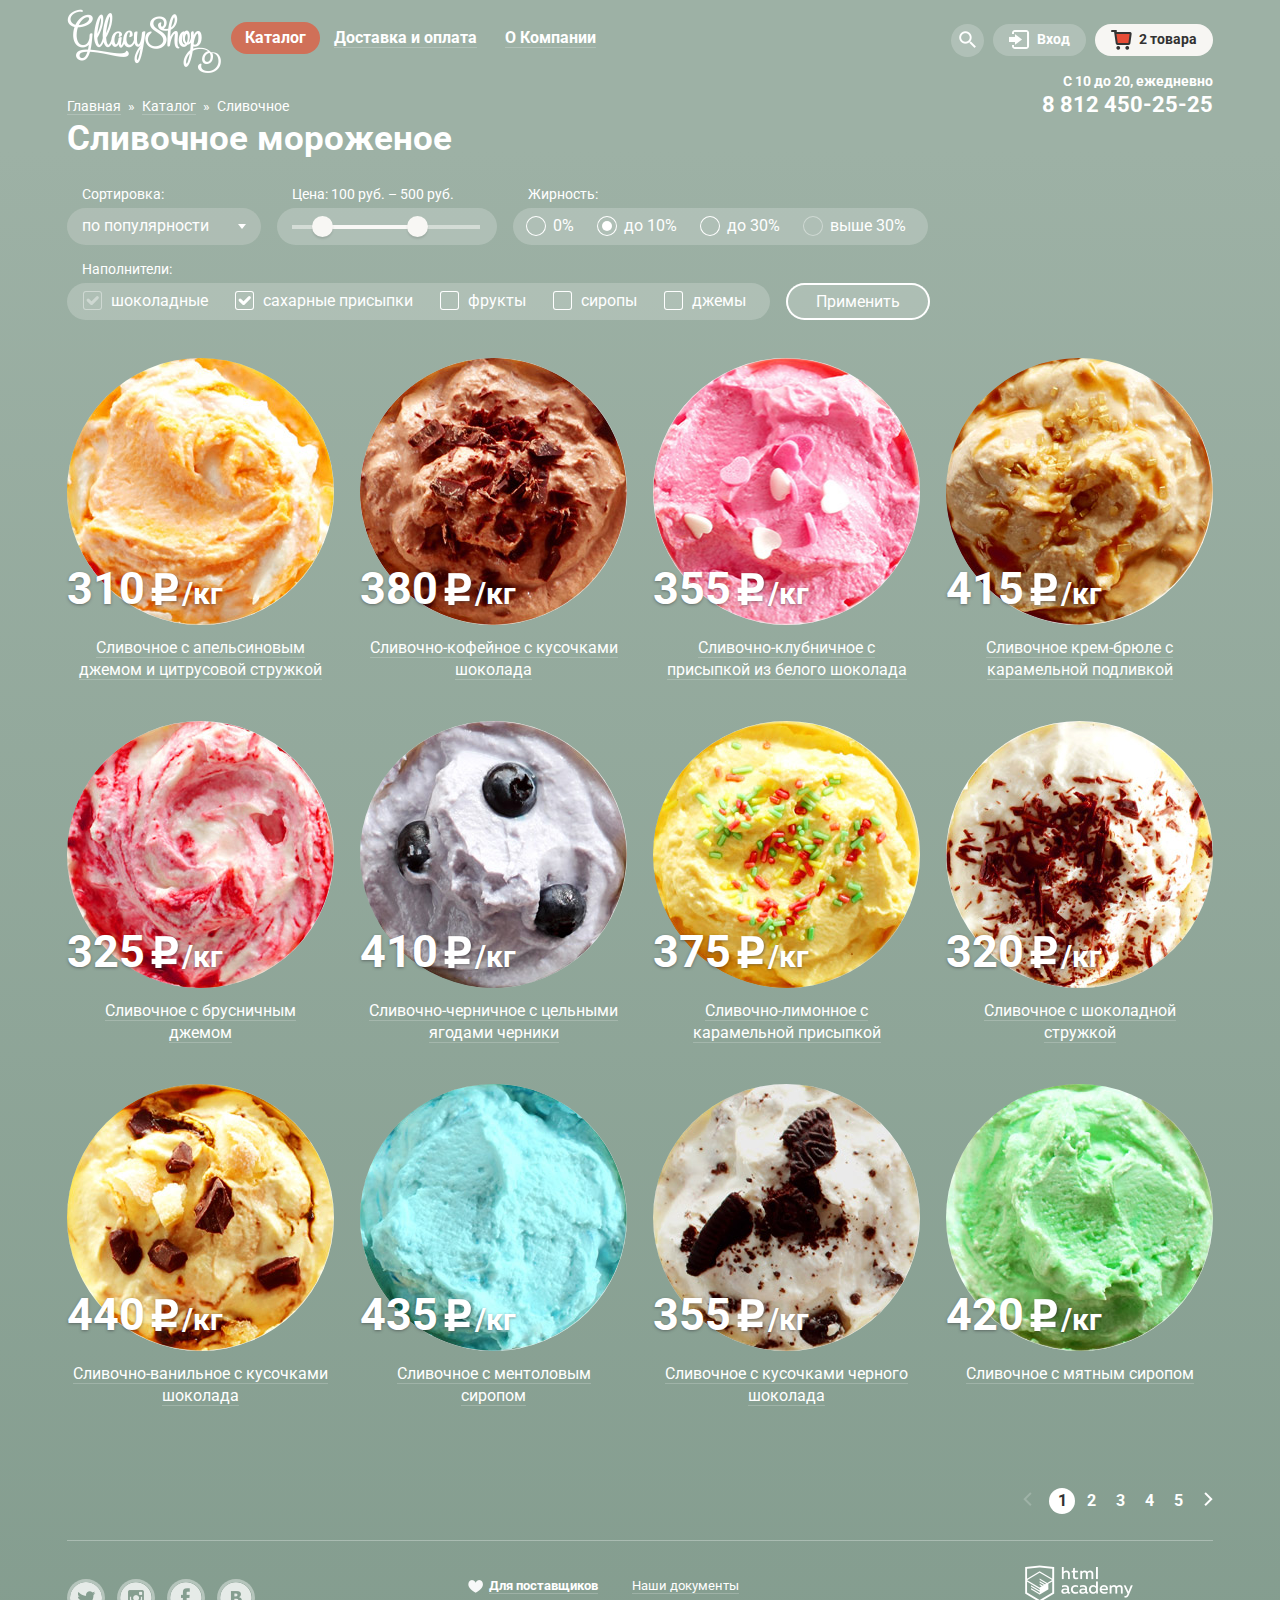
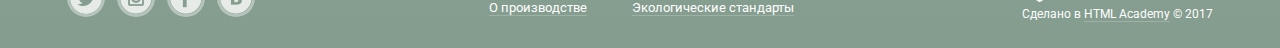
==== commit 144f0a57: "10-05-02" ====
--- a/catalog.html
+++ b/catalog.html
@@ -5,7 +5,7 @@
   <title>Магазин Глэйси</title>
   <link href="https://fonts.googleapis.com/css?family=Roboto:400,500,700&amp;subset=cyrillic" rel="stylesheet">
   <link rel="stylesheet" href="css/normalize.css">
-  <link rel="stylesheet" href="css/style.css">
+  <link rel="stylesheet" href="css/style.min.css">
 </head>
 <body class="inside-page">
   <div class="site-wrapper">
--- a/css/style.min.css
+++ b/css/style.min.css
@@ -0,0 +1 @@
+*,::after,::before{-webkit-box-sizing:inherit;box-sizing:inherit}html{-webkit-box-sizing:border-box;box-sizing:border-box}body,html{min-width:1200px;margin:0;padding:0;font-family:"Roboto","Arial",sans-serif;font-size:16px;line-height:1.2;color:#fff;font-weight:700;background-color:#849d8f}.sprite-gllasy{background-image:url(spritesheet.png);background-repeat:no-repeat;display:block}.sprite-gllasy-cart{width:21px;height:20px;background-position:-10px -10px}.sprite-gllasy-cart-full{width:21px;height:20px;background-position:-10px -50px}.sprite-gllasy-fb{width:32px;height:32px;background-position:-10px -90px}.sprite-gllasy-heart{width:15px;height:13px;background-position:-10px -142px}.sprite-gllasy-hit{width:61px;height:61px;background-position:-10px -175px}.sprite-gllasy-icon-cow{width:48px;height:49px;background-position:-10px -256px}.sprite-gllasy-icon-icecream{width:49px;height:49px;background-position:-10px -325px}.sprite-gllasy-icon-sheet{width:49px;height:49px;background-position:-10px -394px}.sprite-gllasy-icon-thermometer{width:48px;height:49px;background-position:-10px -463px}.sprite-gllasy-input{width:21px;height:19px;background-position:-10px -532px}.sprite-gllasy-input-hover{width:21px;height:19px;background-position:-10px -571px}.sprite-gllasy-inst{width:32px;height:32px;background-position:-10px -610px}.sprite-gllasy-pag-next{width:9px;height:14px;background-position:-10px -662px}.sprite-gllasy-pag-prev{width:9px;height:14px;background-position:-10px -696px}.sprite-gllasy-ruble{width:31px;height:36px;background-position:-10px -730px}.sprite-gllasy-search{width:17px;height:17px;background-position:-10px -786px}.sprite-gllasy-search-hover{width:17px;height:17px;background-position:-10px -823px}.sprite-gllasy-twitter,.sprite-gllasy-vk{width:32px;height:32px;background-position:-10px -860px}.sprite-gllasy-vk{background-position:-10px -912px}.sprite-gllasy-zcart-hover{width:21px;height:20px;background-position:-10px -964px}.inside-page{background:linear-gradient(to bottom,#9db1a5 150px,#849d8f)}body>input[type=radio]{display:none}.site-wrapper{min-width:1200px;background-repeat:no-repeat;background-position:top center;-webkit-transition:background-image .5s ease,background-image .5s ease;transition:background-image .5s ease,background-image .5s ease}.site-wrapper::after,.site-wrapper::before{content:"";visibility:hidden}.site-wrapper::before{background-image:url(../img/slide-2.png)}.site-wrapper::after{background-image:url(../img/slide-3.png)}.content-wrapper{width:1200px;margin:0 auto;padding:0 27px}.slider{position:relative;padding-top:320px;text-align:center;color:#fff}.main-header-layout::before,.slide{display:none}.slide-title{width:700px;margin:0 auto 28px;font-weight:700;font-size:60px;line-height:60.35px}.slide-btn{display:inline-block;vertical-align:top;padding:12px 45px;font-size:32px;font-weight:700;line-height:44px;color:#fff;text-decoration:none;text-shadow:0 2px 5px rgba(160,32,11,.76);background:#f26843;border-radius:100px}.slider-controls{position:absolute;bottom:25px;left:0;z-index:20;font-size:0}.slider-controls label{display:inline-block;vertical-align:top;width:20px;height:20px;margin-right:8px;background-color:transparent;border:2px solid #fff;border-radius:50%;cursor:pointer}.slider-controls label:hover{background-color:rgba(255,255,255,.4)}.slider-controls label:active{background-color:#fff}#btn-1:checked~.site-wrapper #slide1,#btn-2:checked~.site-wrapper #slide2,#btn-3:checked~.site-wrapper #slide3{display:block}#btn-1:checked~.site-wrapper{background-color:#849d8f;background-image:url(../img/slide-1.png)}#btn-2:checked~.site-wrapper{background-color:#8996a6;background-image:url(../img/slide-2.png)}#btn-3:checked~.site-wrapper{background-color:#9d8b84;background-image:url(../img/slide-3.png)}#btn-1:checked~.site-wrapper label[for=btn-1],#btn-2:checked~.site-wrapper label[for=btn-2],#btn-3:checked~.site-wrapper label[for=btn-3]{background-color:#fff}.main-header-layout{padding-top:9px;display:-webkit-box;display:-ms-flexbox;display:flex;-webkit-box-pack:justify;-ms-flex-pack:justify;justify-content:space-between}.main-nav{width:560px;margin:0}.main-nav img{float:left;margin-right:10px}.main-menu{padding:0;font-size:0;list-style:none;margin:0 0 5px}.main-menu>li{position:relative;display:inline-block;vertical-align:top;margin-top:13px;z-index:3}.main-menu .menu-item{display:block;color:#fff;font-size:16px;line-height:18px;margin:7px 14px;text-decoration:none;border-bottom:1px solid rgba(255,255,255,.2)}.main-menu .menu-item:first-of-type::after{content:"";position:absolute;top:30px;right:0;width:100%;height:10px}.main-menu li:hover .menu-item::before{background-color:#f7f6f3}.main-menu .menu-item:active,.main-menu li:hover .menu-item{color:#333;border-bottom:none}.main-menu .current::before,.main-menu .menu-item:active::before,.main-menu li:hover .menu-item::before{content:"";top:0;left:0;position:absolute;border-radius:26px;width:100%;height:32px;z-index:-1}.main-menu .menu-item:active::before{-webkit-box-shadow:inset 0 2px 1px #696969;box-shadow:inset 0 2px 1px #696969;background-color:#ededed}.main-menu .current::before{background-color:#d07058}.main-menu .current{border-bottom:none}.main-menu .sub-menu{position:absolute;top:37px;left:-7px;display:none;margin:0;padding:0;list-style:none;background:#f8f7f4;width:143px;height:172px;border-radius:5px;-webkit-box-shadow:0 20px 20px rgba(0,0,0,.4);box-shadow:0 20px 20px rgba(0,0,0,.4);z-index:10}.block-search:hover .modal-search,.main-menu>li:hover .sub-menu,.sub-menu a{display:block}.sub-menu li{margin-top:3px}.sub-menu a{color:#323232;text-decoration:none;font-size:14px;font-weight:400;padding:6px 20px}.sub-menu-new{font-weight:700}.sub-menu li:first-child::after{content:"";display:block;border-bottom:1px solid #d1d0ce;margin-top:6px;margin-right:8px;margin-left:6px}.sub-menu a:hover{background-color:#fbded7}.sub-menu a:active{background-color:#f6b5a5}.sub-menu .menu-current{background-color:#d07058}.user-block{position:relative;margin-top:15px;width:267px}.user-block .block-search{position:relative;display:inline-block;vertical-align:top;margin-left:5px;width:33px;height:33px;background-color:rgba(255,255,255,.2);border-radius:50%}.block-search .search::before,.block-search:hover .search::before{content:"";position:absolute;top:7px;left:8px;width:17px;height:17px;background:url(../img/sprite-gllasy.png) no-repeat;background-position:-10px -786px}.block-search:hover{background-color:#f8f7f4;cursor:pointer}.block-search:hover .search::before{background-position:-10px -823px}.block-cart-full::after,.block-cart::after,.block-login::after,.block-search::after{content:"";position:absolute;top:30px;right:0;width:100px;height:20px}.user-block .modal-search{display:none;position:absolute;top:37px;right:0;width:341px;height:85px;padding:20px 15px;background-color:#f8f7f4;border-radius:6px;-webkit-box-shadow:0 20px 20px rgba(0,0,0,.4);box-shadow:0 20px 20px rgba(0,0,0,.4);z-index:15}.modal-search input,.modal-search label{font-weight:400;font-family:"Roboto","Arial",sans-serif}.modal-search input{width:312px;height:44px;border:1px solid #d3d3d2;border-radius:5px;background-color:#fff;padding-left:15px;font-size:14px;line-height:24px;color:#999}.modal-search input:hover{-webkit-box-shadow:inset 0 0 0 1px rgba(178,178,178,.5);box-shadow:inset 0 0 0 1px rgba(178,178,178,.5)}.modal-search label{position:absolute;font-size:0;top:5px;left:28px;line-height:13px;color:#5b9ddf}.modal-search input:focus{outline:0;-webkit-box-shadow:inset 0 0 0 2px rgba(46,136,228,.5);box-shadow:inset 0 0 0 2px rgba(46,136,228,.5)}.modal-login input:focus+label,.modal-search input:focus+label{display:block;color:#5b9ddf;font-size:11px}.user-block .block-cart,.user-block .block-login{position:relative;display:inline-block;vertical-align:top;margin-left:5px;height:32px;background-color:rgba(255,255,255,.2);border-radius:100px;padding-left:44px;padding-top:5px}.user-block .cart,.user-block .login{font-size:14px;line-height:16px;font-weight:700;color:#fff;text-decoration:none}.user-block .block-login{width:93px}.user-block .block-cart,.user-block .block-full-cart{width:117px}.block-login .login::before,.block-login:hover .login::before{content:"";position:absolute;top:6px;left:16px;width:21px;height:19px;background:url(../img/sprite-gllasy.png) no-repeat;background-position:-10px -532px}.block-login:hover{background-color:#f8f7f4}.block-login:hover .login,.modal-login{color:#323232}.block-login:hover .login::before{background-position:-10px -571px}.modal-login{position:absolute;display:none;top:37px;right:0;width:277px;padding:20px 15px;background-color:#f8f7f4;border-radius:6px;-webkit-box-shadow:0 20px 20px rgba(0,0,0,.4);box-shadow:0 20px 20px rgba(0,0,0,.4);z-index:15}.modal-login input,.modal-login label{font-weight:400;font-family:"Roboto","Arial",sans-serif}.modal-login input{width:241px;height:44px;margin:0 0 20px;padding-left:15px;border:1px solid #d3d3d2;border-radius:5px;background-color:#fff;position:relative;font-size:14px;line-height:24px;color:#999}.modal-login .login-btn{float:left;margin-right:20px;display:inline-block;vertical-align:top;padding:12px 23px;font-size:18px;line-height:24px;font-weight:700;color:#fff;text-decoration:none;background:#f26843;border-radius:100px;border:0}.modal-login .registration,.modal-login .restore{font-size:13px;line-height:24px;font-weight:400;color:#323232;text-decoration:none;border-bottom:1px solid rgba(50,50,50,.3)}.block-login:hover .modal-login{display:block}.modal-login input:hover{-webkit-box-shadow:inset 0 0 0 1px rgba(178,178,178,.5);box-shadow:inset 0 0 0 1px rgba(178,178,178,.5)}.modal-login label{position:absolute;font-size:0;line-height:13px;color:#5b9ddf}.modal-login .tip-email-form{top:5px;left:30px}.modal-login .tip-password-form{top:70px;left:30px}.modal-login input:focus{outline:0;-webkit-box-shadow:inset 0 0 0 2px rgba(46,136,228,.5);box-shadow:inset 0 0 0 2px rgba(46,136,228,.5)}.modal-login input:valid{outline:0;-webkit-box-shadow:none;box-shadow:none;border:1px solid rgba(178,178,178,.5);font-size:16px;line-height:24px;font-weight:700;color:#323232;background-color:#fff}.modal-login input:valid+label{display:block;color:#999;font-size:11px}.block-cart:hover,.block-cart:hover .cart{background-color:#f8f7f4}.block-cart:hover .cart{color:#323232}.block-cart .cart::before,.block-cart-full .cart-full::before,.block-cart:hover .cart::before{content:"";position:absolute;top:6px;left:16px;width:21px;height:20px;background:url(../img/sprite-gllasy.png) no-repeat;background-position:-10px -964px}.block-cart .cart::before,.block-cart-full .cart-full::before{background-position:-10px -10px}.user-block .block-cart-full{position:relative;display:inline-block;vertical-align:top;margin-left:5px;height:32px;background-color:#f7f6f3;border-radius:100px;padding-left:44px;padding-top:5px;padding-right:16px}.user-block .cart-full{font-size:14px;line-height:16px;font-weight:700;text-decoration:none;color:#323232}.block-cart-full .cart-full::before{background-position:-10px -50px}.modal-cart-full,.user-block .modal-cart{position:absolute;display:none;top:37px;right:0;background-color:#f8f7f4;-webkit-box-shadow:0 20px 20px rgba(0,0,0,.4);box-shadow:0 20px 20px rgba(0,0,0,.4);font-weight:400;font-family:"Roboto","Arial",sans-serif}.user-block .modal-cart{height:60px;width:300px;padding:20px 15px;color:#000;border-radius:6px;z-index:15}.block-cart-full:hover .modal-cart-full,.block-cart:hover .modal-cart,.product-item:hover .quick-view,.product-item:hover .quick-view-btn{display:block}.modal-cart-full{width:540px;border-radius:5px;padding:16px 15px;color:#323232;font-size:13px;line-height:16px;z-index:20}.modal-cart-full table{margin:0;padding:0;border-collapse:collapse;height:96px}.breadcrumbs li,.modal-cart-full tr{vertical-align:top}.modal-cart-full td{padding-bottom:16px}.modal-cart-full .cart-delete{position:relative;font-size:0;width:25px;text-align:left;cursor:pointer}.modal-cart-full .cart-delete::after,.modal-cart-full .cart-delete::before{content:"";position:absolute;top:19px;left:-2px;width:14px;height:1px;background-color:#353535;border-radius:1px}.modal-cart-full .cart-delete::before{-webkit-transform:rotate(45deg);transform:rotate(45deg)}.modal-cart-full .cart-delete::after{-webkit-transform:rotate(-45deg);transform:rotate(-45deg)}.modal-cart-full .cart-photo{text-align:left;width:44px}.modal-cart-full .cart-name{width:247px;padding-top:10px;padding-right:25px}.modal-cart-full .cart-price{width:123px;padding-top:10px}.cart-price .grey-price{color:#999}.modal-cart-full .cart-total{width:68px;padding-top:10px}.modal-cart-full .cart-photo img{border-radius:50%}.modal-cart-full .line-cart{width:100%;height:1px;background-color:#cacac7;margin-bottom:15px;margin-top:1px}.modal-cart-full .total{text-align:right;font-size:15px;line-height:18px;color:#323232;font-weight:700;margin-bottom:13px}.modal-cart-full .place-order-btn{float:right;display:inline-block;vertical-align:top;padding:11px 15px;font-size:18px;line-height:24px;font-weight:700;color:#fff;text-decoration:none;background:#f26843;border-radius:34px;border:0}.breadcrumbs-contact{display:-webkit-box;display:-ms-flexbox;display:flex;-webkit-box-pack:justify;-ms-flex-pack:justify;justify-content:space-between}.breadcrumbs{margin-top:25px;width:267px}.breadcrumbs ul,.pagination ul{margin:0;padding:0;list-style:none}.breadcrumbs li{position:relative;display:inline-block;padding-right:17px;color:#fff;font-size:14px;line-height:16px;font-weight:400}.breadcrumbs li::after{content:"»";position:absolute;right:3px}.breadcrumbs a{color:#fff;text-decoration:none;border-bottom:1px solid rgba(255,255,255,.2)}.breadcrumbs a:active,.breadcrumbs a:hover{color:#ffbc9e;text-decoration:none;border-bottom:1px solid rgba(255,188,158,.2)}.breadcrumbs .breadcrumbs-current::after,.proposal::before{display:none}.contact-info{width:267px;float:right;text-align:right;font-size:14px}.contact-info p{margin:0}.phone{padding-top:2px;font-size:22px}.proposal{display:-webkit-box;display:-ms-flexbox;display:flex;-webkit-box-pack:justify;-ms-flex-pack:justify;justify-content:space-between;margin-top:40px;margin-bottom:40px}.proposal-item{position:relative;width:560px;height:229px;border-radius:15px;padding-left:20px;padding-right:20px;padding-top:16px}.proposal-item:first-child{background-color:#951c3c;background-image:url(../img/raspberry-background.jpg)}.proposal-item:last-child{background-color:#5d4131;background-image:url(../img/chocolate-background.jpg)}.proposal-title{padding:0;font-size:35px;line-height:41px;margin:0 0 14px}.proposal-desc{padding:0;font-size:18px;line-height:22px;margin:0 0 43px}.proposal-btn{position:absolute;bottom:22px;right:20px;display:inline-block;vertical-align:top;padding:12px 23px;font-size:18px;line-height:24px;font-weight:700;color:#fff;text-decoration:none;background:#f26843;border-radius:100px}.product{font-size:0}.product-item{position:relative;display:inline-block;vertical-align:top;width:267px;margin-right:26px;margin-bottom:40px;line-height:22px;font-size:16px;min-height:323px}.product-item:nth-child(4n){margin-right:0}.product-item-hit::before,.product-item-hit:hover::before{content:"";position:absolute;top:0;left:0;width:61px;height:61px;background:url(../img/sprite-gllasy.png) no-repeat;background-position:-10px -175px;z-index:2}.product-item-hit:hover::before{z-index:6}.product-item .quick-view{position:absolute;background-color:rgba(167,184,173,.3);width:293px;height:405px;top:-6px;left:-13px;border-radius:5px;-webkit-box-shadow:0 20px 20px rgba(0,0,0,.4);box-shadow:0 20px 20px rgba(0,0,0,.4);z-index:3}.product-item .quick-view-btn{position:absolute;left:33px;bottom:-55px;vertical-align:top;font-size:18px;line-height:24px;color:#fefefe;text-decoration:none;font-weight:700;padding:12px 17px;background:#f26843;border-radius:100px;z-index:7}.product-item .quick-view,.product-item .quick-view-btn{display:none}.product-item .product-photo{position:relative;margin-bottom:12px;width:267px;height:267px;z-index:1}.product-item:hover .product-photo{z-index:5}.product-photo img{max-width:100%;border-radius:50%}.product-item .product-price{position:absolute;top:208px;left:0;font-size:30px;line-height:45px;text-shadow:0 1px 3px rgba(49,50,53,.5);z-index:2}.product-item:hover .product-price,.product-item:hover .product-title{z-index:6}.product-price .big-price{font-size:45px;padding-right:26px}.product-price .big-price::after{content:"";position:absolute;bottom:8px;left:83px;width:31px;height:36px;background-image:url(../img/sprite-gllasy.png);background-repeat:no-repeat;background-position:-10px -730px}.product-item .product-title{position:relative;z-index:1;text-align:center;padding:0 6px;font-weight:400}.product-title a{font-size:16px;line-height:22px;text-align:center;color:#fff;text-decoration:none;border-bottom:1px solid rgba(255,255,255,.2)}.product-title a:hover{color:#ffbc9e;border-bottom:1px solid rgba(255,188,158,.2)}.about{padding:22px 20px 15px;margin-bottom:40px;background-color:#ecdfc6;background:url(../img/waffle-background1.jpg);border-radius:15px}.about .about-main{font-size:24px;line-height:30px;color:#323232;font-family:"Roboto","Arial",sans-serif;margin:0 0 8px}.about .about-content{display:-webkit-box;display:-ms-flexbox;display:flex;-webkit-box-pack:justify;-ms-flex-pack:justify;justify-content:space-between;-ms-flex-wrap:wrap;flex-wrap:wrap;font-size:16px;line-height:22px;color:#323232;font-weight:400}.about .main-text{position:relative;width:540px;margin:0;padding:13px 6px 10px 58px}.about .main-text::before{content:"";position:absolute;top:0;left:0;width:49px;height:49px;background:url(../img/sprite-gllasy.png) no-repeat}.about .main-text:first-child::before{background-position:-10px -325px}.about .main-text:nth-child(2)::before{background-position:-10px -256px}.about .main-text:nth-child(3)::before{background-position:-10px -394px}.about .main-text:nth-child(4)::before{background-position:-10px -463px}.blog-subscribe{display:-webkit-box;display:-ms-flexbox;display:flex;-webkit-box-pack:justify;-ms-flex-pack:justify;justify-content:space-between;margin-bottom:40px}.blog,.subscribe{width:560px;background-color:#fff;border-radius:15px}.blog{padding:22px 20px;background:url(../img/news-strawberry-background.jpg) no-repeat}.blog .conteiner-blog{width:287px;min-height:171px;color:#323232;font-size:16px;line-height:22px}.conteiner-blog .text-blog{margin:0 0 6px}.conteiner-blog .blog-news{color:#323232;font-size:24px;line-height:30px}.conteiner-blog .blog-news:active,.conteiner-blog .blog-news:hover{color:#e84d37}.subscribe{background-image:url(../img/mail-background-piece.png)}.subscribe .conteiner-subscribe{background-color:#f8f7f4;border-radius:15px;margin:5px;padding:28px 22px 34px}.subscribe .text-subscribe{margin:0 0 36px;font-size:16px;line-height:22px;font-weight:400;color:#5a5a5a}.subscribe-form{position:relative}.subscribe-form input{width:368px;padding:10px 14px;border-radius:5px;background-color:#fff;border:1px solid rgba(178,178,178,.52);font-size:16px;line-height:22px;color:#999;font-weight:400}.subscribe-form input:hover{-webkit-box-shadow:inset 0 0 0 1px rgba(178,178,178,.5);box-shadow:inset 0 0 0 1px rgba(178,178,178,.5)}.subscribe-form label{position:absolute;font-size:0;top:-15px;left:15px;line-height:13px;font-weight:400;color:#5b9ddf;font-family:"Roboto","Arial",sans-serif}.subscribe-form input:focus{outline:0;-webkit-box-shadow:inset 0 0 0 2px rgba(46,136,228,.5);box-shadow:inset 0 0 0 2px rgba(46,136,228,.5)}.subscribe-form input:focus+label{display:block;color:#5b9ddf;font-size:11px}.subscribe-form input:valid{outline:0;-webkit-box-shadow:none;box-shadow:none;border:1px solid rgba(178,178,178,.5);font-size:16px;line-height:24px;font-weight:700;color:#323232;background-color:#fff}.subscribe-form input:valid+label{display:block;color:#999;font-size:11px}.subscribe-form .send-email-btn{display:inline-block;vertical-align:top;cursor:pointer;font-size:18px;line-height:24px;color:#fefefe;font-family:"Roboto","Arial",sans-serif;text-decoration:none;font-weight:700;padding:10px 17px;background:#f26843;border-radius:100px;border:0;float:right}.map{position:relative;margin:0 -27px;background-color:#f7f1d9;background:url(../img/map-pin.png);height:431px}.map .address{position:absolute;top:64px;right:27px;width:302px;height:305px;padding:28px 25px;background-color:#fff;border-radius:15px;color:#323232}.address .text-address{font-size:14px;line-height:20px;font-weight:400;margin:0 0 2px}.address .main-address{font-size:18px;line-height:24px;font-weight:700;margin:0 0 2px}.address p:nth-child(2){margin-bottom:16px}.address p:nth-child(3){margin-bottom:4px}.address .address-btn{margin-top:22px;display:inline-block;vertical-align:top;font-size:18px;line-height:24px;color:#fefefe;text-decoration:none;font-weight:700;padding:12px 27px;background:#f26843;border-radius:100px}.product-caption{margin:0 0 26px;font-size:35px}.group-sort select,.sorting{font-size:16px;font-family:"Roboto","Arial",sans-serif;color:#fff}.sorting{margin:0 0 41px;font-weight:400;line-height:18px}.sorting .group-one{margin:0 0 17px}.sorting .group-one,.sorting .group-two{width:870px;height:57px}.sorting .fields-label{margin:0 0 15px 15px;font-size:14px;line-height:16px;color:#fff;font-weight:400}.group-sort .fields-label{margin-bottom:6px}.sorting .group-sort{float:left;position:relative;width:194px;height:37px}.group-sort::after{content:"";border-style:solid;border-width:5px 4px 0;border-color:#fff transparent transparent;position:absolute;top:40px;right:15px;z-index:1;margin-top:-2px;pointer-events:none}.group-sort select{-webkit-appearance:none;-moz-appearance:none;width:100%;height:100%;background-color:rgba(248,247,244,.2);padding-left:15px;padding-bottom:3px;border-radius:19px;border:0}.group-sort select::-ms-expand{display:none}.group-sort select:focus{outline:0}.group-sort select:hover{cursor:pointer;background-color:#fff;color:#323232}.group-sort:hover::after{border-color:#323232 transparent transparent}.sorting .group-range{float:left;position:relative;width:220px;height:58px;margin-left:16px}.group-range .scale{position:absolute;top:39px;left:15px;height:4px;width:188px;background:rgba(248,247,244,.5)}.group-range .bar{position:absolute;left:30px;height:4px;width:100px;background:#f8f7f4}.range-toggle{position:absolute;top:30px;width:21px;height:21px;border-radius:50%;background-color:#f8f7f4;-webkit-box-shadow:0 2px 2px rgba(0,0,0,.1);box-shadow:0 2px 2px rgba(0,0,0,.1);cursor:pointer;z-index:2}.range-toggle-min{left:35px}.range-toggle-max{left:130px}.group-range::before{content:"";position:absolute;top:22px;width:220px;height:37px;z-index:1;background-color:rgba(255,255,255,.2);border-radius:37px}.sorting .group-fat{float:left;position:relative;width:415px;height:58px;margin-bottom:17px;margin-left:16px}.fat-radio input[type=radio],.filler-checkbox input[type=checkbox]{display:none}.fat-radio{position:relative;padding-left:40px;padding-right:6px;cursor:pointer}.fat-radio input[type=radio]+.radio-indicator{position:absolute;top:0;left:13px;width:20px;height:20px;border-radius:50%;-webkit-box-shadow:inset 0 0 0 1px #fff;box-shadow:inset 0 0 0 1px #fff;z-index:5}.fat-radio input[type=radio]:checked+.radio-indicator::before{content:"";position:absolute;top:5px;left:5px;width:10px;height:10px;background-color:#fff;border-radius:50%}.group-fat::before{content:"";position:absolute;top:22px;width:415px;height:37px;z-index:1;background-color:rgba(255,255,255,.2);border-radius:37px}.sorting .group-filler{display:inline-block;vertical-align:top;position:relative;width:703px;height:58px}.filler-checkbox{position:relative;padding-left:44px;padding-right:7px;cursor:pointer}.filler-checkbox:first-child{padding-right:16px}.filler-checkbox input[type=checkbox]+.checkbox-indicator{position:absolute;top:0;left:16px;width:19px;height:19px;border-radius:3px;-webkit-box-shadow:inset 0 0 0 1px #fff;box-shadow:inset 0 0 0 1px #fff;z-index:5}.filler-checkbox input[type=checkbox]:checked+.checkbox-indicator::after,.filler-checkbox input[type=checkbox]:checked+.checkbox-indicator::before{content:"";position:absolute;top:8px;left:6px;width:11px;height:3px;background-color:#fff;border-radius:2px;-webkit-transform:rotate(-45deg);transform:rotate(-45deg)}.filler-checkbox input[type=checkbox]:checked+.checkbox-indicator::after{top:9px;left:3px;width:7px;-webkit-transform:rotate(45deg);transform:rotate(45deg)}.fat-radio input[type=radio]:hover+.radio-indicator:hover,.filler-checkbox input[type=checkbox]:hover+.checkbox-indicator:hover{border:0;-webkit-box-shadow:inset 0 0 0 2px #fff;box-shadow:inset 0 0 0 2px #fff}.group-filler::before{content:"";position:absolute;top:22px;width:703px;height:37px;z-index:1;background-color:rgba(255,255,255,.2);border-radius:37px}.fat-radio input:disabled+.radio-indicator,.filler-checkbox input:disabled+.checkbox-indicator{opacity:.4}.sorting-btn{width:144px;height:37px;margin:22px 0 0 12px;cursor:pointer;border:0;-webkit-box-shadow:inset 0 0 0 2px #fff;box-shadow:inset 0 0 0 2px #fff;background-color:rgba(255,255,255,.188);border-radius:37px;font-weight:400;font-size:16px;line-height:18px;color:#fff;font-family:"Roboto","Arial",sans-serif}.sorting-btn:focus{outline:0}.sorting-btn:hover{color:#323232;background-color:#fbfcfb}.sorting-btn:active{background-color:#ededed;-webkit-box-shadow:inset 0 2px 1px rgba(105,105,105,.004);box-shadow:inset 0 2px 1px rgba(105,105,105,.004)}.pagination{width:190px;margin-left:956px;margin-top:41px;margin-bottom:26px;min-height:26px}.pagination li{float:left;margin:0}.number-page a{display:inline-block;vertical-align:top;min-width:26px;height:26px;margin-right:3px;text-align:center;color:#fff;font-size:16px;font-weight:700;line-height:26px;text-decoration:none}.pagination a:hover{background-color:rgba(255,255,255,.2);border-radius:50%;color:#fff}.current-page a,.pagination a:active{background-color:#fff;border-radius:50%;color:#323232}.next a,.prev a{display:inline-block;vertical-align:middle;font-size:0;padding-top:10px;width:9px;height:14px;background:url(../img/sprite-gllasy.png) no-repeat}.prev a{margin-right:17px;opacity:.2;background-position:-10px -696px}.next a{margin-left:10px;background-position:-10px -662px}.next a:hover,.prev a:hover{background-color:transparent}.line{margin-bottom:5px;width:100%;height:1px;background-color:rgba(255,255,255,.3)}.main-footer{padding-top:19px;padding-bottom:26px;color:#fff}.main-footer-layout{display:-webkit-box;display:-ms-flexbox;display:flex;-webkit-box-pack:justify;-ms-flex-pack:justify;justify-content:space-between}.footer-social{margin-top:17px;width:267px}.social-btn{display:inline-block;vertical-align:top;width:32px;height:32px;margin:0 7px;-webkit-box-shadow:0 0 0 3px rgba(255,255,255,.5);box-shadow:0 0 0 3px rgba(255,255,255,.5);border-radius:50%;font-size:0;text-decoration:none;background:url(../img/sprite-gllasy.png) no-repeat;opacity:.8}.social-btn:hover{-webkit-box-shadow:0 0 0 3px rgba(255,255,255,.7);box-shadow:0 0 0 3px rgba(255,255,255,.7);opacity:1}.social-btn:active{-webkit-box-shadow:0 0 0 3px rgba(255,255,255,.7),inset 0 2px 1px #888;box-shadow:0 0 0 3px rgba(255,255,255,.7),inset 0 2px 1px #888;opacity:.8}.social-btn-tw{margin-left:3px;background-position:-10px -860px}.social-btn-inst{background-position:-10px -610px}.social-btn-fb{background-position:-10px -90px}.social-btn-vk{background-position:-10px -912px}.footer-about{width:452px;margin-left:108px}.footer-about ul{padding:0;display:inline-block;vertical-align:top;margin:10px 0 0}.footer-about ul:first-child{padding-left:21px;position:relative}.footer-about ul:first-child::before{content:"";position:absolute;top:5px;left:0;width:15px;height:13px;background-image:url(../img/sprite-gllasy.png);background-position:-10px -142px}.footer-about ul:last-child{padding-left:30px}.footer-about li{list-style:none}.footer-about a,.made-copyright a{font-weight:400;text-decoration:none;border-bottom:1px solid rgba(255,255,255,.2)}.footer-about a{line-height:22px;font-size:13px;color:#fff}.footer-about .supplier{font-weight:700}.footer-copyright{text-align:right;width:267px}.footer-copyright .footer-logo{margin-right:80px}.footer-copyright .made-copyright{margin:0;font-size:12px;color:#fefefe;font-weight:400}.made-copyright a{font-size:12px;color:#fefefe}.made-copyright a:hover,.made-copyright:active{color:#ffbc9e;border-bottom:1px solid rgba(255,188,158,.2)}.btn{background-image:-ms-linear-gradient(to bottom,#f26843 0%,#e74a35 100%);-webkit-box-shadow:0 2px 2px rgba(172,16,0,.64);box-shadow:0 2px 2px rgba(172,16,0,.64)}.btn:hover{background-image:-ms-linear-gradient(to bottom,#f58669 0%,#ec6f5e 100%);-webkit-box-shadow:0 2px 2px #ac1000;box-shadow:0 2px 2px #ac1000}.btn:active{background-image:-ms-linear-gradient(to bottom,#d84732 0%,#e1613e 100%);-webkit-box-shadow:inset 0 2px 2px #942718;box-shadow:inset 0 2px 2px #942718}.link:active,.link:hover{color:#ffbc9e;border-bottom:1px solid rgba(255,188,158,.2)}.link-white:active,.link-white:hover{color:#e84d37;border-bottom:1px solid rgba(232,77,55,.2)}.modal-feedback{display:none;position:fixed;top:50%;left:50%;width:478px;margin-left:-239px;margin-top:-222px;border-radius:10px;padding:18px 25px;background-color:#f8f7f4;color:#323232;z-index:20}.modal-overlay{position:fixed;display:none;top:0;left:0;z-index:10;width:100%;height:100%;background:rgba(0,0,0,.3)}.modal-feedback-show,.overlay-show{display:block}.modal-feedback-close{position:absolute;top:16px;right:16px;width:18px;height:18px;font-size:0;background-color:#f8f7f4;border:0;cursor:pointer}.modal-feedback-close::after,.modal-feedback-close::before{content:"";position:absolute;top:8px;right:-2px;width:23px;height:2px;background-color:#000;border-radius:1px}.modal-feedback-close::before{-webkit-transform:rotate(45deg);transform:rotate(45deg)}.modal-feedback-close::after{-webkit-transform:rotate(-45deg);transform:rotate(-45deg)}.modal-feedback p{margin:0 0 20px;font-size:24px;line-height:28px;font-family:"Roboto","Arial",sans-serif}.modal-feedback-form input,.modal-feedback-form label{font-weight:400;font-family:"Roboto","Arial",sans-serif}.modal-feedback-form input,.modal-feedback-form textarea{width:267px;margin:0 0 20px;padding:10px 14px;border:1px solid rgba(178,178,178,.5);border-radius:5px;background-color:#fff;position:relative;font-size:16px;line-height:24px;color:#999}.modal-feedback-form textarea{width:100%;height:155px;resize:none;margin:0 0 25px;padding:6px 14px;font-family:"Roboto","Arial",sans-serif;font-weight:400}.modal-feedback-form input:hover,.modal-feedback-form textarea:hover{-webkit-box-shadow:inset 0 0 0 1px rgba(178,178,178,.5);box-shadow:inset 0 0 0 1px rgba(178,178,178,.5)}.modal-feedback-form label{position:absolute;font-size:0;line-height:13px;color:#5b9ddf}.modal-feedback-form .tip-name{top:53px;left:40px}.modal-feedback-form .tip-email2{top:119px;left:40px}.modal-feedback-form .tip-letter{top:185px;left:40px}.modal-feedback-form input:focus,.modal-feedback-form textarea:focus{outline:0;-webkit-box-shadow:inset 0 0 0 2px rgba(46,136,228,.5);box-shadow:inset 0 0 0 2px rgba(46,136,228,.5)}.modal-feedback-form input:focus+label,.modal-feedback-form textarea:focus+label{display:block;color:#5b9ddf;font-size:11px}.modal-feedback-form input:valid,.modal-feedback-form textarea:valid{outline:0;-webkit-box-shadow:none;box-shadow:none;border:1px solid rgba(178,178,178,.5);font-size:16px;line-height:24px;font-weight:700;color:#323232;background-color:#fff}.modal-feedback-form input:valid+label,.modal-feedback-form textarea:valid+label{display:block;color:#999;font-size:11px}.modal-feedback .modal-feedback-btn{float:right;display:inline-block;vertical-align:top;padding:12px 23px;font-size:18px;line-height:24px;font-weight:700;color:#fff;text-decoration:none;background:#f26843;border-radius:100px;border:0;cursor:pointer}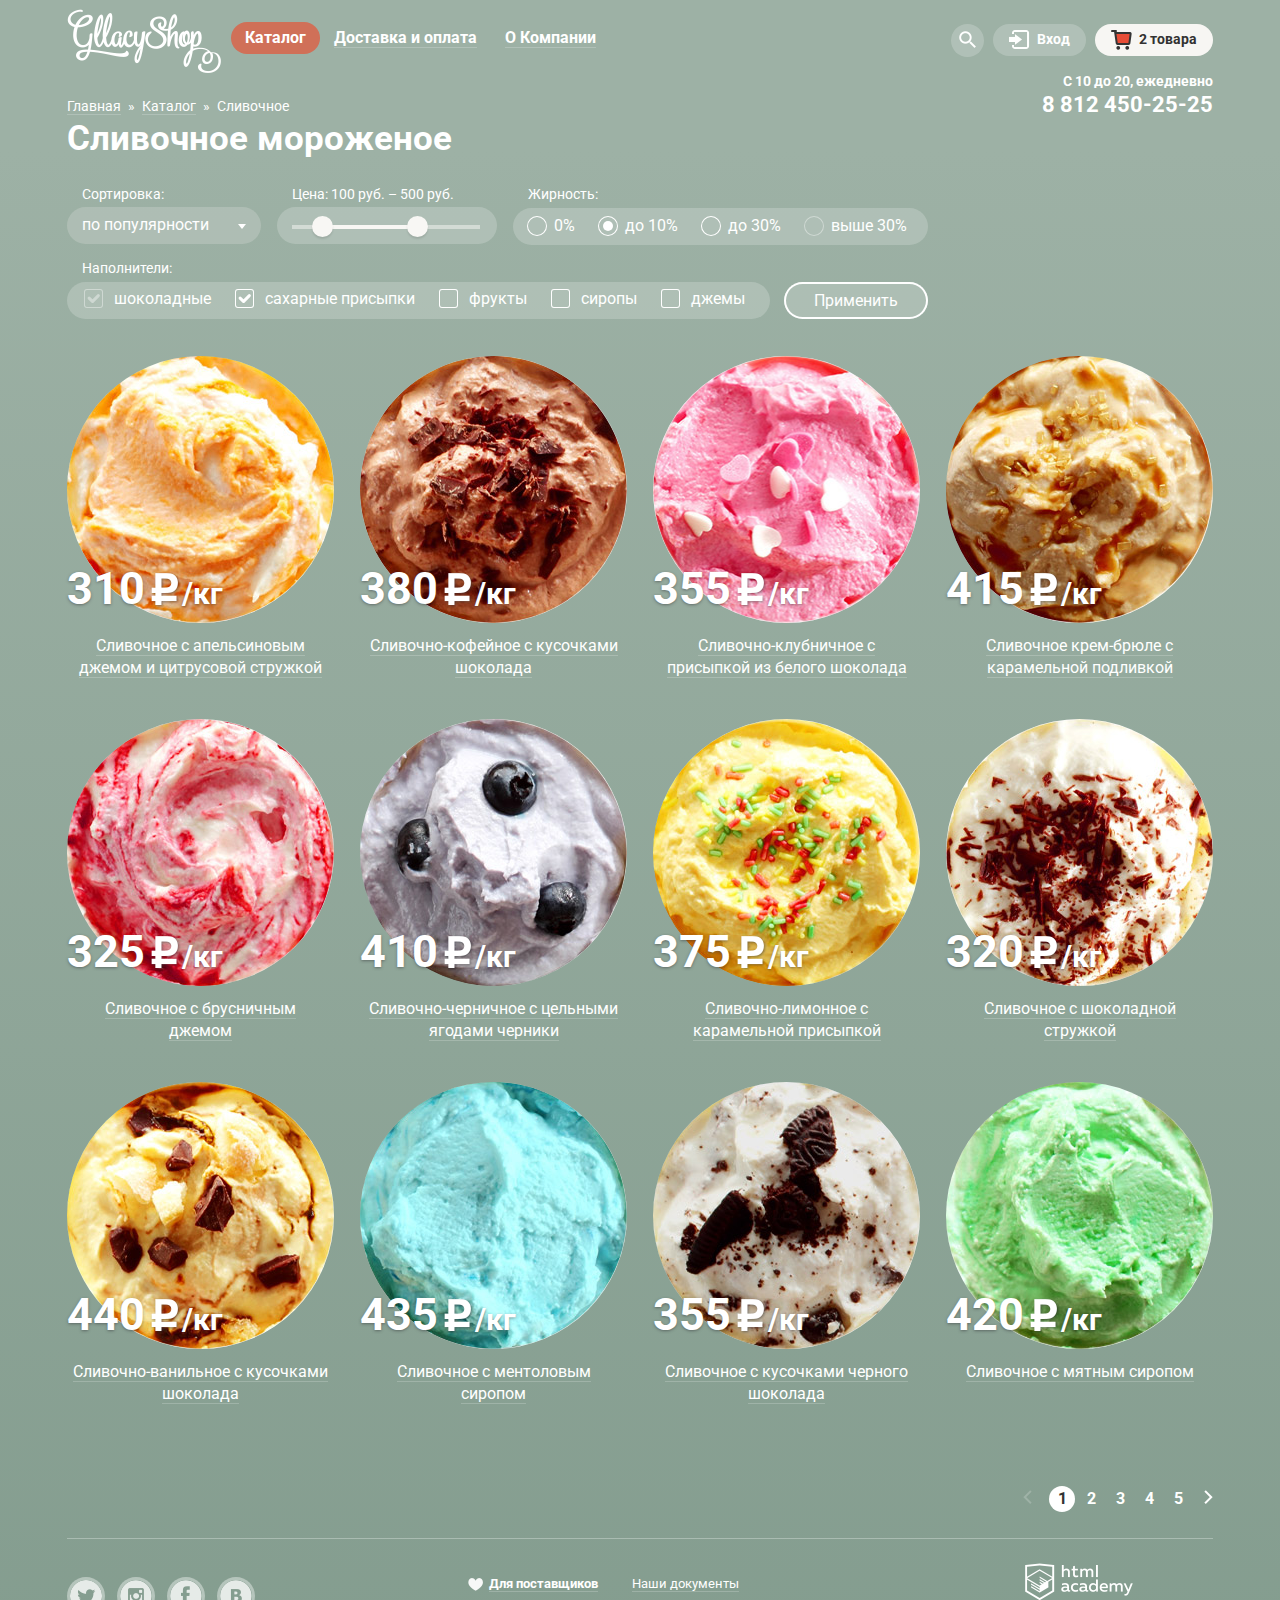
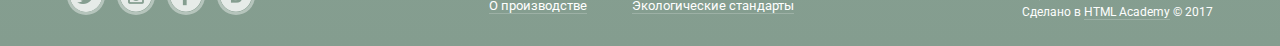
==== commit 5fa9312e: "15.05" ====
--- a/catalog.html
+++ b/catalog.html
@@ -1,323 +1,367 @@
 <!DOCTYPE html>
 <html lang="ru">
+
 <head>
-  <meta charset="utf-8">
-  <title>Магазин Глэйси</title>
-  <link href="https://fonts.googleapis.com/css?family=Roboto:400,500,700&amp;subset=cyrillic" rel="stylesheet">
-  <link rel="stylesheet" href="css/normalize.css">
-  <link rel="stylesheet" href="css/style.min.css">
+    <meta charset="utf-8">
+    <title>Магазин Глэйси</title>
+    <link href="https://fonts.googleapis.com/css?family=Roboto:400,500,700&amp;subset=cyrillic" rel="stylesheet">
+    <link rel="stylesheet" href="css/normalize.css">
+    <link rel="stylesheet" href="css/style.min.css">
 </head>
+
 <body class="inside-page">
-  <div class="site-wrapper">
-    <div class="content-wrapper">
-	  <header class="main-header">
-	    <div class="main-header-layout">
-          <nav class="main-nav">
-            <a href="index.html"><img src="img/logo.png" width="154" height="64" alt="Gllacy shop"></a>
-            <ul class="main-menu">
-              <li><a class="menu-item current" href="#">Каталог</a>
-              	<ul class="sub-menu">
-                  <li><a href="#"><span class="sub-menu-new">Новинки</span></a></li>
-                  <li><a class="menu-current" href="catalog.html">Сливочное</a></li>
-                  <li><a href="#">Щербеты</a></li>
-                  <li><a href="#">Фруктовый лед</a></li>
-                  <li><a href="#">Мелорин</a></li>
-                 </ul>
-              </li>
-              <li><a class="menu-item" href="#">Доставка и оплата</a></li>
-              <li><a class="menu-item" href="#">О Компании</a></li>
-            </ul>
-          </nav>
-          <div class="user-block">
-            <div class="block-search">
-              <a class="search" href="#"></a>
-              <form class="modal-search" method="post">
-                <input type="search" id="tip-search" name="user-search" placeholder="Что ищем?">
-                <label class="tip-search" for="tip-search">Что ищем?</label>
-              </form>
-            </div>
-            <div class="block-login">
-              <a class="login" href="#">Вход</a>
-              <div class="modal-login">
-                <form class="login-form" method="post">
-                  <input class="place-login" type="email" name="email" placeholder="Электронная почта" required>
-                  <label class="tip-email-form" for="tip-email-form">Электронная почта</label>
-                  <input class="place-login" id="tip-email-form" type="password" name="password" placeholder="Пароль" required>
-                  <label class="tip-password-form" for="tip-password-form">Пароль</label>
-                  <button class="login-btn btn" type="submit">Войти</button>
-                  <a class="restore link-white" href="#">Забыли пароль?</a>
-                  <a class="registration link-white" href="#">Новая регистрация</a>
+    <div class="site-wrapper">
+        <div class="content-wrapper">
+            <header class="main-header">
+                <div class="main-header-layout">
+                    <nav class="main-nav">
+                        <a href="index.html"><img src="img/logo.png" width="154" height="64" alt="Gllacy shop">
+                        </a>
+                        <ul class="main-menu">
+                            <li><a class="menu-item current" href="#">Каталог</a>
+                                <ul class="sub-menu">
+                                    <li><a href="#"><span class="sub-menu-new">Новинки</span></a>
+                                    </li>
+                                    <li><a class="menu-current" href="catalog.html">Сливочное</a>
+                                    </li>
+                                    <li><a href="#">Щербеты</a>
+                                    </li>
+                                    <li><a href="#">Фруктовый лед</a>
+                                    </li>
+                                    <li><a href="#">Мелорин</a>
+                                    </li>
+                                </ul>
+                            </li>
+                            <li><a class="menu-item" href="#">Доставка и оплата</a>
+                            </li>
+                            <li><a class="menu-item" href="#">О Компании</a>
+                            </li>
+                        </ul>
+                    </nav>
+                    <div class="user-block">
+                        <div class="block-search">
+                            <a class="search" href="#"></a>
+                            <form class="modal-search" action="https://echo.htmlacademy.ru/" method="post">
+                                <input type="search" id="tip-search" name="user-search" placeholder="Что ищем?">
+                                <label class="tip-search" for="tip-search">Что ищем?</label>
+                            </form>
+                        </div>
+                        <div class="block-login">
+                            <a class="login" href="#">Вход</a>
+                            <div class="modal-login">
+                                <form class="login-form" action="https://echo.htmlacademy.ru/" method="post">
+                                    <input class="place-login" type="email" name="email" id="tip-email-form" placeholder="Электронная почта" required>
+                                    <label class="tip-email-form" for="tip-email-form">Электронная почта</label>
+                                    <input class="place-login" id="tip-password-form" type="password" name="password" placeholder="Пароль" required>
+                                    <label class="tip-password-form" for="tip-password-form">Пароль</label>
+                                    <button class="login-btn btn" type="submit">Войти</button>
+                                    <a class="restore link-white" href="#">Забыли пароль?</a>
+                                    <a class="registration link-white" href="#">Новая регистрация</a>
+                                </form>
+                            </div>
+                        </div>
+                        <div class="block-cart-full">
+                            <a class="cart-full" href="#">2 товара</a>
+                            <div class="modal-cart-full">
+                                <table>
+                                    <tr>
+                                        <td class="cart-delete">delete</td>
+                                        <td class="cart-photo"><img src="img/small-creamy-orange.jpg" alt="" width="33" height="33">
+                                        </td>
+                                        <td class="cart-name">Пломбир с апельсиновым джемом</td>
+                                        <td class="cart-price">1,5 кг х <span class="grey-price">200 руб.</span>
+                                        </td>
+                                        <td class="cart-total">300 руб.</td>
+                                    </tr>
+                                    <tr>
+                                        <td class="cart-delete">delete</td>
+                                        <td class="cart-photo"><img src="img/small-creamy-strawberry.jpg" alt="" width="33" height="33">
+                                        </td>
+                                        <td class="cart-name">Клубничный пломбир с присыпкой из белого шоколада</td>
+                                        <td class="cart-price">1,5 кг х <span class="grey-price">300 руб.</span>
+                                        </td>
+                                        <td class="cart-total">450 руб.</td>
+                                    </tr>
+                                </table>
+                                <div class="line-cart"></div>
+                                <div class="total">Итого: 750 руб.</div>
+                                <div><a href="#" class="place-order-btn btn">Оформить заказ</a>
+                                </div>
+                            </div>
+                        </div>
+                    </div>
+                </div>
+            </header>
+            <main>
+                <div class="breadcrumbs-contact">
+                    <div class="breadcrumbs">
+                        <ul>
+                            <li><a href="index.html">Главная</a>
+                            </li>
+                            <li><a href="#">Каталог</a>
+                            </li>
+                            <li class="breadcrumbs-current">Сливочное</li>
+                        </ul>
+                    </div>
+                    <div class="contact-info">
+                        <p class="work-mode">С 10 до 20, ежедневно</p>
+                        <p class="phone">8 812 450-25-25</p>
+                    </div>
+                </div>
+                <h1 class="product-caption">Сливочное мороженое</h1>
+                <form class="sorting" action="https://echo.htmlacademy.ru/" method="get">
+                    <div class="group-one">
+                        <div class="group-sort">
+                            <p class="fields-label">Сортировка:</p>
+                            <select name="sort">
+                                <option value="popular">по популярности</option>
+                                <option value="low">сначала недорогие</option>
+                                <option value="high">сначала дорогие</option>
+                                <option value="fat">по жирности</option>
+                            </select>
+                        </div>
+                        <div class="group-range">
+                            <p class="fields-label">Цена: 100 руб. – 500 руб.</p>
+                            <div class="range-wrapper">
+                                <div class="scale">
+                                    <div class="bar"></div>
+                                </div>
+                                <div class="range-toggle range-toggle-min"></div>
+                                <div class="range-toggle range-toggle-max"></div>
+                            </div>
+                        </div>
+                        <div class="group-fat">
+                            <p class="fields-label">Жирность:</p>
+                            <div class="fat-wrapper">
+                                <label class="fat-radio">
+                                    <input type="radio" name="fat" value="0"><span class="radio-indicator"></span> 0% </label>
+                                <label class="fat-radio">
+                                    <input type="radio" name="fat" value="to10" checked><span class="radio-indicator"></span> до 10% </label>
+                                <label class="fat-radio">
+                                    <input type="radio" name="fat" value="to30"><span class="radio-indicator"></span> до 30% </label>
+                                <label class="fat-radio">
+                                    <input disabled type="radio" name="fat" value="over30"><span class="radio-indicator"></span> выше 30% </label>
+                            </div>
+                        </div>
+                    </div>
+                    <div class="group-two">
+                        <div class="group-filler">
+                            <p class="fields-label">Наполнители:</p>
+                            <div class="filler-wrapper">
+                                <label class="filler-checkbox">
+                                    <input disabled type="checkbox" name="chocolate" value="chocolate" checked><span class="checkbox-indicator"></span> шоколадные</label>
+                                <label class="filler-checkbox">
+                                    <input type="checkbox" name="sugar" value="sugar" checked><span class="checkbox-indicator"></span> сахарные присыпки </label>
+                                <label class="filler-checkbox">
+                                    <input type="checkbox" name="fruit" value="fruit"><span class="checkbox-indicator"></span> фрукты </label>
+                                <label class="filler-checkbox">
+                                    <input type="checkbox" name="syrup" value="syrup"><span class="checkbox-indicator"></span> сиропы </label>
+                                <label class="filler-checkbox">
+                                    <input type="checkbox" name="jam" value="jam"><span class="checkbox-indicator"></span> джемы </label>
+                            </div>
+                        </div>
+
+                        <button class="sorting-btn" type="submit">Применить</button>
+                    </div>
                 </form>
-              </div>
-            </div>
-            <div class="block-cart-full">
-              <a class="cart-full" href="#">2 товара</a>
-              <div class="modal-cart-full">
-	  		    <table>
-	  	  		  <tr>
-	  	  		    <td class="cart-delete">delete</td>
-	  	  		    <td class="cart-photo"><img src="img/small-creamy-orange.jpg" alt="" width="33" height="33"></td>
-	  	  		    <td class="cart-name">Пломбир с апельсиновым джемом</td>
-	  	  		    <td class="cart-price">1,5 кг х <span class="grey-price">200 руб.</span></td>
-	  	  		    <td class="cart-total">300 руб.</td>
-	  	  		  </tr>
-	  	  		  <tr>
-	  	  		    <td class="cart-delete">delete</td>
-	  	  		    <td class="cart-photo"><img src="img/small-creamy-strawberry.jpg" alt="" width="33" height="33"></td>
-	  	  		    <td class="cart-name">Клубничный пломбир с присыпкой из белого шоколада</td>
-	  	  		    <td class="cart-price">1,5 кг х <span class="grey-price">300 руб.</span></td>
-	  	  		    <td class="cart-total">450 руб.</td>
-	  	  		  </tr>
-	  		    </table>
-	  		    <div class="line-cart"></div>
-	  		    <div class="total">Итого: 750 руб.</div>
-	  		    <div><a href="#" class="place-order-btn btn">Оформить заказ</a></div>
-	  		  </div>
-	  		</div>
-          </div>
-		</div>
-	  </header>
-	  <main>
-	    <div class="breadcrumbs-contact">
-          <div class="breadcrumbs">
-            <ul>
-              <li><a href="index.html">Главная</a></li>
-              <li><a href="#">Каталог</a></li>
-              <li class="breadcrumbs-current">Сливочное</li>
-            </ul>
-          </div>
-          <div class="contact-info">
-            <p class="work-mode">С 10 до 20, ежедневно</p>
-            <p class="phone">8 812 450-25-25</p>	
-		</div>
+                <section class="product">
+                    <div class="product-item">
+                        <div class="product-photo">
+                            <img src="img/shop-creamy-orange.jpg" width="267" height="267" alt="Сливочное с апельсиновым джемом и цитрусовой стружкой">
+                        </div>
+                        <div class="product-price">
+                            <span class="big-price"> 310 </span> /кг
+                        </div>
+                        <div class="product-title"><a class="link" href="#">Сливочное с апельсиновым джемом и цитрусовой стружкой</a>
+                        </div>
+                        <div class="quick-view"></div>
+                        <a class="quick-view-btn btn" href="#">Быстрый просмотр</a>
+                    </div>
+                    <div class="product-item">
+                        <div class="product-photo">
+                            <img src="img/shop-creamy-coffee.jpg" width="267" height="267" alt="Сливочно-кофейное с кусочками шоколада">
+                        </div>
+                        <div class="product-price">
+                            <span class="big-price"> 380 </span> /кг
+                        </div>
+                        <div class="product-title"><a class="link" href="#">Сливочно-кофейное с кусочками шоколада</a>
+                        </div>
+                        <div class="quick-view"></div>
+                        <a class="quick-view-btn btn" href="#">Быстрый просмотр</a>
+                    </div>
+                    <div class="product-item">
+                        <div class="product-photo">
+                            <img src="img/shop-creamy-strawberry.jpg" width="267" height="267" alt="Сливочно-клубничное с присыпкой из белого шоколада">
+                        </div>
+                        <div class="product-price">
+                            <span class="big-price"> 355 </span> /кг
+                        </div>
+                        <div class="product-title"><a class="link" href="#">Сливочно-клубничное с присыпкой из белого шоколада</a>
+                        </div>
+                        <div class="quick-view"></div>
+                        <a class="quick-view-btn btn" href="#">Быстрый просмотр</a>
+                    </div>
+                    <div class="product-item">
+                        <div class="product-photo">
+                            <img src="img/shop-cream-brulee.jpg" width="267" height="267" alt="Сливочное крем-брюле с карамельной подливкой">
+                        </div>
+                        <div class="product-price">
+                            <span class="big-price"> 415 </span> /кг
+                        </div>
+                        <div class="product-title"><a class="link" href="#">Сливочное крем-брюле с карамельной подливкой</a>
+                        </div>
+                        <div class="quick-view"></div>
+                        <a class="quick-view-btn btn" href="#">Быстрый просмотр</a>
+                    </div>
+                    <div class="product-item">
+                        <div class="product-photo">
+                            <img src="img/shop-creamy-cranberries.jpg" width="267" height="267" alt="Сливочное с брусничным джемом">
+                        </div>
+                        <div class="product-price">
+                            <span class="big-price"> 325 </span> /кг
+                        </div>
+                        <div class="product-title"><a class="link" href="#">Сливочное с брусничным джемом</a>
+                        </div>
+                        <div class="quick-view"></div>
+                        <a class="quick-view-btn btn" href="#">Быстрый просмотр</a>
+                    </div>
+                    <div class="product-item">
+                        <div class="product-photo">
+                            <img src="img/shop-creamy-blueberries.jpg" width="267" height="267" alt="Сливочно-черничное с цельными ягодами черники">
+                        </div>
+                        <div class="product-price">
+                            <span class="big-price"> 410 </span> /кг
+                        </div>
+                        <div class="product-title"><a class="link" href="#">Сливочно-черничное с цельными ягодами черники</a>
+                        </div>
+                        <div class="quick-view"></div>
+                        <a class="quick-view-btn btn" href="#">Быстрый просмотр</a>
+                    </div>
+                    <div class="product-item">
+                        <div class="product-photo">
+                            <img src="img/shop-creamy-lemon.jpg" width="267" height="267" alt="Сливочно-лимонное с карамельной присыпкой">
+                        </div>
+                        <div class="product-price">
+                            <span class="big-price"> 375 </span> /кг
+                        </div>
+                        <div class="product-title"><a class="link" href="#">Сливочно-лимонное с карамельной присыпкой</a>
+                        </div>
+                        <div class="quick-view"></div>
+                        <a class="quick-view-btn btn" href="#">Быстрый просмотр</a>
+                    </div>
+                    <div class="product-item">
+                        <div class="product-photo">
+                            <img src="img/shop-creamy-chocolate-chips.jpg" width="267" height="267" alt="Сливочное с шоколадной стружкой">
+                        </div>
+                        <div class="product-price">
+                            <span class="big-price"> 320 </span> /кг
+                        </div>
+                        <div class="product-title"><a class="link" href="#">Сливочное с шоколадной стружкой</a>
+                        </div>
+                        <div class="quick-view"></div>
+                        <a class="quick-view-btn btn" href="#">Быстрый просмотр</a>
+                    </div>
+                    <div class="product-item">
+                        <div class="product-photo">
+                            <img src="img/shop-creamy-vanilla-chocolate.jpg" width="267" height="267" alt="Сливочно-ванильное с кусочками шоколада">
+                        </div>
+                        <div class="product-price">
+                            <span class="big-price"> 440 </span> /кг
+                        </div>
+                        <div class="product-title"><a class="link" href="#">Сливочно-ванильное с кусочками шоколада</a>
+                        </div>
+                        <div class="quick-view"></div>
+                        <a class="quick-view-btn btn" href="#">Быстрый просмотр</a>
+                    </div>
+                    <div class="product-item">
+                        <div class="product-photo">
+                            <img src="img/shop-creamy-menthol.jpg" width="267" height="267" alt="Сливочное с ментоловым сиропом">
+                        </div>
+                        <div class="product-price">
+                            <span class="big-price"> 435 </span> /кг
+                        </div>
+                        <div class="product-title"><a class="link" href="#">Сливочное с ментоловым сиропом</a>
+                        </div>
+                        <div class="quick-view"></div>
+                        <a class="quick-view-btn btn" href="#">Быстрый просмотр</a>
+                    </div>
+                    <div class="product-item">
+                        <div class="product-photo">
+                            <img src="img/shop-creamy-chocolate.jpg" width="267" height="267" alt="Сливочное с кусочками черного шоколада">
+                        </div>
+                        <div class="product-price">
+                            <span class="big-price"> 355 </span> /кг
+                        </div>
+                        <div class="product-title"><a class="link" href="#">Сливочное с кусочками черного шоколада</a>
+                        </div>
+                        <div class="quick-view"></div>
+                        <a class="quick-view-btn btn" href="#">Быстрый просмотр</a>
+                    </div>
+                    <div class="product-item">
+                        <div class="product-photo">
+                            <img src="img/shop-creamy-mint.jpg" width="267" height="267" alt="Сливочное с мятным сиропом">
+                        </div>
+                        <div class="product-price">
+                            <span class="big-price"> 420 </span> /кг
+                        </div>
+                        <div class="product-title"><a class="link" href="#">Сливочное с мятным сиропом</a>
+                        </div>
+                        <div class="quick-view"></div>
+                        <a class="quick-view-btn btn" href="#">Быстрый просмотр</a>
+                    </div>
+                </section>
+                <div class="pagination">
+                    <ul>
+                        <li class="prev"><a>Назад</a>
+                        </li>
+                        <li class="number-page current-page"><a>1</a>
+                        </li>
+                        <li class="number-page"><a href="#">2</a>
+                        </li>
+                        <li class="number-page"><a href="#">3</a>
+                        </li>
+                        <li class="number-page"><a href="#">4</a>
+                        </li>
+                        <li class="number-page"><a href="#">5</a>
+                        </li>
+                        <li class="next"><a href="#">Вперед</a>
+                        </li>
+                    </ul>
+                </div>
+                <div class="line"></div>
+            </main>
+            <footer class="main-footer">
+                <div class="main-footer-layout">
+                    <section class="footer-social">
+                        <a class="social-btn social-btn-tw" href="#">Твиттер</a>
+                        <a class="social-btn social-btn-inst" href="#">Инстаграм</a>
+                        <a class="social-btn social-btn-fb" href="#">Фейсбук</a>
+                        <a class="social-btn social-btn-vk" href="#">Вконтакте</a>
+                    </section>
+                    <section class="footer-about">
+                        <ul>
+                            <li><a class="supplier link" href="#">Для поставщиков</a>
+                            </li>
+                            <li><a class="link" href="#">О производстве</a>
+                            </li>
+                        </ul>
+                        <ul>
+                            <li><a class="link" href="#">Наши документы</a>
+                            </li>
+                            <li><a class="link" href="#">Экологические стандарты</a>
+                            </li>
+                        </ul>
+                    </section>
+                    <section class="footer-copyright">
+                        <a href="https://htmlacademy.ru/intensive/htmlcss"><img class="footer-logo" src="img/logo-html-academy.png" width="108" height="38" alt="Интенсивный онлайн курс «Базовый HTML и CSS»">
+                        </a>
+                        <p class="made-copyright">Сделано в <a class="link" href="https://htmlacademy.ru/intensive/htmlcss">HTML Academy</a> &#169; 2017</p>
+                    </section>
+                </div>
+            </footer>
+
         </div>
-		<h1 class="product-caption">Сливочное мороженое</h1>
-		<form class="sorting" method="get">
-		  <div class="group-one">
-			  <div class="group-sort">
-			    <p class="fields-label">Сортировка:</p>
-			    <select name="sort">
-				  <option value="popular">по популярности</option>
-				  <option value="low">сначала недорогие</option>
-				  <option value="high">сначала дорогие</option>
-				  <option value="fat">по жирности</option>
-			    </select>
-			  </div>
-			  <div class="group-range">
-			    <p class="fields-label">Цена: 100 руб. – 500 руб.</p>
-			    
-	        	  <div class="scale">
-	          		<div class="bar"></div>
-	        	  </div>
-	        	  <div class="range-toggle range-toggle-min"></div>
-	         	  <div class="range-toggle range-toggle-max"></div>
-	   	        </div>
-			  <div class="group-fat">	
-			    <p class="fields-label">Жирность:</p>
-			    <label class="fat-radio"><input type="radio" name="fat" value="0"><span class="radio-indicator"></span> 0% </label>
-			    <label class="fat-radio"><input type="radio" name="fat" value="to10" checked><span class="radio-indicator"></span> до 10% </label>
-			    <label class="fat-radio"><input type="radio" name="fat" value="to30"><span class="radio-indicator"></span> до 30% </label>
-			    <label class="fat-radio"><input disabled type="radio" name="fat" value="over30"><span class="radio-indicator"></span> выше 30% </label>
-			  </div>
-			</div>
-		  <div class="group-two">
-			  <div class="group-filler">
-			    <p class="fields-label">Наполнители:</p>
-			    <label class="filler-checkbox"><input disabled type="checkbox" name="chocolate" value="chocolate" checked><span class="checkbox-indicator"></span> шоколадные </label>
-			    <label class="filler-checkbox"><input type="checkbox" name="sugar" value="sugar" checked><span class="checkbox-indicator"></span> сахарные присыпки </label>
-			    <label class="filler-checkbox"><input type="checkbox" name="fruit" value="fruit"><span class="checkbox-indicator"></span> фрукты </label>
-			    <label class="filler-checkbox"><input type="checkbox" name="syrup" value="syrup"><span class="checkbox-indicator"></span> сиропы </label>
-			    <label class="filler-checkbox"><input type="checkbox" name="jam" value="jam"><span class="checkbox-indicator"></span> джемы </label>
-			  </div>
-			
-			  <button class="sorting-btn" type="submit">Применить</button>
-			</div>
-		</form>
-		<section class="product">
-          <div class="product-item">
-            <div class="product-photo">
-              <img src="img/shop-creamy-orange.jpg" width="267" height="267" alt="Сливочное с апельсиновым джемом и цитрусовой стружкой">
-            </div>
-			<div class="product-price">
-			  <span class="big-price"> 310 </span>
-			  /кг
-			</div>
-			<div class="product-title"><a class="link" href="#">Сливочное с апельсиновым джемом и цитрусовой стружкой</a></div>
-			<div class="quick-view"></div>
-			<a class="quick-view-btn btn" href="#">Быстрый просмотр</a>
-		  </div>
-		  <div class="product-item">
-            <div class="product-photo">
-              <img src="img/shop-creamy-coffee.jpg" width="267" height="267" alt="Сливочно-кофейное с кусочками шоколада">
-            </div>
-			<div class="product-price">
-			  <span class="big-price"> 380 </span>
-			  /кг
-			</div>
-			<div class="product-title"><a class="link" href="#">Сливочно-кофейное с кусочками шоколада</a></div>
-			<div class="quick-view"></div>
-			<a class="quick-view-btn btn" href="#">Быстрый просмотр</a>
-		  </div>
-		  <div class="product-item">
-            <div class="product-photo">
-              <img src="img/shop-creamy-strawberry.jpg" width="267" height="267" alt="Сливочно-клубничное с присыпкой из белого шоколада">
-            </div>
-			<div class="product-price">
-			  <span class="big-price"> 355 </span>
-			  /кг
-			</div>
-			<div class="product-title"><a class="link" href="#">Сливочно-клубничное с присыпкой из белого шоколада</a></div>
-			<div class="quick-view"></div>
-			<a class="quick-view-btn btn" href="#">Быстрый просмотр</a>
-		  </div>
-		  <div class="product-item">
-            <div class="product-photo">
-              <img src="img/shop-cream-brulee.jpg" width="267" height="267" alt="Сливочное крем-брюле с карамельной подливкой">
-            </div>
-			<div class="product-price">
-			  <span class="big-price"> 415 </span>
-			  /кг
-			</div>
-			<div class="product-title"><a class="link" href="#">Сливочное крем-брюле с карамельной подливкой</a></div>
-			<div class="quick-view"></div>
-			<a class="quick-view-btn btn" href="#">Быстрый просмотр</a>
-		  </div>
-		  <div class="product-item">
-            <div class="product-photo">
-              <img src="img/shop-creamy-cranberries.jpg" width="267" height="267" alt="Сливочное с брусничным джемом">
-            </div>
-			<div class="product-price">
-			  <span class="big-price"> 325 </span>
-			  /кг
-			</div>
-			<div class="product-title"><a class="link" href="#">Сливочное с брусничным джемом</a></div>
-			<div class="quick-view"></div>
-			<a class="quick-view-btn btn" href="#">Быстрый просмотр</a>
-		  </div>
-		  <div class="product-item">
-            <div class="product-photo">
-              <img src="img/shop-creamy-blueberries.jpg" width="267" height="267" alt="Сливочно-черничное с цельными ягодами черники">
-            </div>
-			<div class="product-price">
-			  <span class="big-price"> 410 </span>
-			  /кг
-			</div>
-			<div class="product-title"><a class="link" href="#">Сливочно-черничное с цельными ягодами черники</a></div>
-			<div class="quick-view"></div>
-			<a class="quick-view-btn btn" href="#">Быстрый просмотр</a>
-		  </div> 	
-		  <div class="product-item">
-            <div class="product-photo">
-              <img src="img/shop-creamy-lemon.jpg" width="267" height="267" alt="Сливочно-лимонное с карамельной присыпкой">
-            </div>
-			<div class="product-price">
-			  <span class="big-price"> 375 </span>
-			  /кг
-			</div>
-			<div class="product-title"><a class="link" href="#">Сливочно-лимонное с карамельной присыпкой</a></div>
-			<div class="quick-view"></div>
-			<a class="quick-view-btn btn" href="#">Быстрый просмотр</a>
-		  </div>
-		  <div class="product-item">
-            <div class="product-photo">
-              <img src="img/shop-creamy-chocolate-chips.jpg" width="267" height="267" alt="Сливочное с шоколадной стружкой">
-            </div>
-			<div class="product-price">
-			  <span class="big-price"> 320 </span>
-			  /кг
-			</div>
-			<div class="product-title"><a class="link" href="#">Сливочное с шоколадной стружкой</a></div>
-			<div class="quick-view"></div>
-			<a class="quick-view-btn btn" href="#">Быстрый просмотр</a>
-		  </div>
-		  <div class="product-item">
-            <div class="product-photo">
-              <img src="img/shop-creamy-vanilla-chocolate.jpg" width="267" height="267" alt="Сливочно-ванильное с кусочками шоколада">
-            </div>
-			<div class="product-price">
-			  <span class="big-price"> 440 </span>
-			  /кг
-			</div>
-			<div class="product-title"><a class="link" href="#">Сливочно-ванильное с кусочками шоколада</a></div>
-			<div class="quick-view"></div>
-			<a class="quick-view-btn btn" href="#">Быстрый просмотр</a>
-		  </div>
-		  <div class="product-item">
-            <div class="product-photo">
-              <img src="img/shop-creamy-menthol.jpg" width="267" height="267" alt="Сливочное с ментоловым сиропом">
-            </div>
-			<div class="product-price">
-			  <span class="big-price"> 435 </span>
-			  /кг
-			</div>
-			<div class="product-title"><a class="link" href="#">Сливочное с ментоловым сиропом</a></div>
-			<div class="quick-view"></div>
-			<a class="quick-view-btn btn" href="#">Быстрый просмотр</a>
-		  </div>
-		  <div class="product-item">
-            <div class="product-photo">
-              <img src="img/shop-creamy-chocolate.jpg" width="267" height="267" alt="Сливочное с кусочками черного шоколада">
-            </div>
-			<div class="product-price">
-			  <span class="big-price"> 355 </span>
-			  /кг
-			</div>
-			<div class="product-title"><a class="link" href="#">Сливочное с кусочками черного шоколада</a></div>
-			<div class="quick-view"></div>
-			<a class="quick-view-btn btn" href="#">Быстрый просмотр</a>
-		  </div>
-		  <div class="product-item">
-            <div class="product-photo">
-              <img src="img/shop-creamy-mint.jpg" width="267" height="267" alt="Сливочное с мятным сиропом">
-            </div>
-			<div class="product-price">
-			  <span class="big-price"> 420 </span>
-			  /кг
-			</div>
-			<div class="product-title"><a class="link" href="#">Сливочное с мятным сиропом</a></div>
-			<div class="quick-view"></div>
-			<a class="quick-view-btn btn" href="#">Быстрый просмотр</a>
-		  </div>
-		</section>
-		<div class="pagination">
-		  <ul>
-			<li class="prev"><a>Назад</a></li>
-			<li class="number-page current-page"><a>1</a></li>
-			<li class="number-page"><a href="#">2</a></li>
-			<li class="number-page"><a href="#">3</a></li>
-			<li class="number-page"><a href="#">4</a></li>
-			<li class="number-page"><a href="#">5</a></li>
-			<li class="next"><a href="#">Вперед</a></li>
-		  </ul>
-		</div>
-		<div class="line"></div>
-	  </main>
-	  <footer class="main-footer">
-	    <div class="main-footer-layout">
-	  	  <section class="footer-social">
-		    <a class="social-btn social-btn-tw" href="#">Твиттер</a>
-		    <a class="social-btn social-btn-inst" href="#">Инстаграм</a>
-   		    <a class="social-btn social-btn-fb" href="#">Фейсбук</a>
-			<a class="social-btn social-btn-vk" href="#">Вконтакте</a>
-		  </section>
-		  <section class="footer-about">
-		    <ul>
-		  	  <li><a class="supplier link" href="#">Для поставщиков</a></li>
-			  <li><a class="link" href="#">О производстве</a></li>
-			</ul>
-			<ul>
-			  <li><a class="link" href="#">Наши документы</a></li>
-			  <li><a class="link" href="#">Экологические стандарты</a></li>
-		    </ul>
-  		  </section>
-	  	  <section class="footer-copyright">
-		    <a href="https://htmlacademy.ru/intensive/htmlcss"><img class="footer-logo" src="img/logo-html-academy.png" width="108" height="38" alt="Интенсивный онлайн курс «Базовый HTML и CSS»"></a>
-			<p class="made-copyright">Сделано в <a class="link" href="https://htmlacademy.ru/intensive/htmlcss">HTML Academy</a> &#169; 2017</p>
-		  </section>
-		</div>
-	  </footer>
-	  
-	</div>
-  </div>
+    </div>
 </body>
+
 </html>--- a/css/style.min.css
+++ b/css/style.min.css
@@ -1 +1 @@
-*,::after,::before{-webkit-box-sizing:inherit;box-sizing:inherit}html{-webkit-box-sizing:border-box;box-sizing:border-box}body,html{min-width:1200px;margin:0;padding:0;font-family:"Roboto","Arial",sans-serif;font-size:16px;line-height:1.2;color:#fff;font-weight:700;background-color:#849d8f}.sprite-gllasy{background-image:url(spritesheet.png);background-repeat:no-repeat;display:block}.sprite-gllasy-cart{width:21px;height:20px;background-position:-10px -10px}.sprite-gllasy-cart-full{width:21px;height:20px;background-position:-10px -50px}.sprite-gllasy-fb{width:32px;height:32px;background-position:-10px -90px}.sprite-gllasy-heart{width:15px;height:13px;background-position:-10px -142px}.sprite-gllasy-hit{width:61px;height:61px;background-position:-10px -175px}.sprite-gllasy-icon-cow{width:48px;height:49px;background-position:-10px -256px}.sprite-gllasy-icon-icecream{width:49px;height:49px;background-position:-10px -325px}.sprite-gllasy-icon-sheet{width:49px;height:49px;background-position:-10px -394px}.sprite-gllasy-icon-thermometer{width:48px;height:49px;background-position:-10px -463px}.sprite-gllasy-input{width:21px;height:19px;background-position:-10px -532px}.sprite-gllasy-input-hover{width:21px;height:19px;background-position:-10px -571px}.sprite-gllasy-inst{width:32px;height:32px;background-position:-10px -610px}.sprite-gllasy-pag-next{width:9px;height:14px;background-position:-10px -662px}.sprite-gllasy-pag-prev{width:9px;height:14px;background-position:-10px -696px}.sprite-gllasy-ruble{width:31px;height:36px;background-position:-10px -730px}.sprite-gllasy-search{width:17px;height:17px;background-position:-10px -786px}.sprite-gllasy-search-hover{width:17px;height:17px;background-position:-10px -823px}.sprite-gllasy-twitter,.sprite-gllasy-vk{width:32px;height:32px;background-position:-10px -860px}.sprite-gllasy-vk{background-position:-10px -912px}.sprite-gllasy-zcart-hover{width:21px;height:20px;background-position:-10px -964px}.inside-page{background:linear-gradient(to bottom,#9db1a5 150px,#849d8f)}body>input[type=radio]{display:none}.site-wrapper{min-width:1200px;background-repeat:no-repeat;background-position:top center;-webkit-transition:background-image .5s ease,background-image .5s ease;transition:background-image .5s ease,background-image .5s ease}.site-wrapper::after,.site-wrapper::before{content:"";visibility:hidden}.site-wrapper::before{background-image:url(../img/slide-2.png)}.site-wrapper::after{background-image:url(../img/slide-3.png)}.content-wrapper{width:1200px;margin:0 auto;padding:0 27px}.slider{position:relative;padding-top:320px;text-align:center;color:#fff}.main-header-layout::before,.slide{display:none}.slide-title{width:700px;margin:0 auto 28px;font-weight:700;font-size:60px;line-height:60.35px}.slide-btn{display:inline-block;vertical-align:top;padding:12px 45px;font-size:32px;font-weight:700;line-height:44px;color:#fff;text-decoration:none;text-shadow:0 2px 5px rgba(160,32,11,.76);background:#f26843;border-radius:100px}.slider-controls{position:absolute;bottom:25px;left:0;z-index:20;font-size:0}.slider-controls label{display:inline-block;vertical-align:top;width:20px;height:20px;margin-right:8px;background-color:transparent;border:2px solid #fff;border-radius:50%;cursor:pointer}.slider-controls label:hover{background-color:rgba(255,255,255,.4)}.slider-controls label:active{background-color:#fff}#btn-1:checked~.site-wrapper #slide1,#btn-2:checked~.site-wrapper #slide2,#btn-3:checked~.site-wrapper #slide3{display:block}#btn-1:checked~.site-wrapper{background-color:#849d8f;background-image:url(../img/slide-1.png)}#btn-2:checked~.site-wrapper{background-color:#8996a6;background-image:url(../img/slide-2.png)}#btn-3:checked~.site-wrapper{background-color:#9d8b84;background-image:url(../img/slide-3.png)}#btn-1:checked~.site-wrapper label[for=btn-1],#btn-2:checked~.site-wrapper label[for=btn-2],#btn-3:checked~.site-wrapper label[for=btn-3]{background-color:#fff}.main-header-layout{padding-top:9px;display:-webkit-box;display:-ms-flexbox;display:flex;-webkit-box-pack:justify;-ms-flex-pack:justify;justify-content:space-between}.main-nav{width:560px;margin:0}.main-nav img{float:left;margin-right:10px}.main-menu{padding:0;font-size:0;list-style:none;margin:0 0 5px}.main-menu>li{position:relative;display:inline-block;vertical-align:top;margin-top:13px;z-index:3}.main-menu .menu-item{display:block;color:#fff;font-size:16px;line-height:18px;margin:7px 14px;text-decoration:none;border-bottom:1px solid rgba(255,255,255,.2)}.main-menu .menu-item:first-of-type::after{content:"";position:absolute;top:30px;right:0;width:100%;height:10px}.main-menu li:hover .menu-item::before{background-color:#f7f6f3}.main-menu .menu-item:active,.main-menu li:hover .menu-item{color:#333;border-bottom:none}.main-menu .current::before,.main-menu .menu-item:active::before,.main-menu li:hover .menu-item::before{content:"";top:0;left:0;position:absolute;border-radius:26px;width:100%;height:32px;z-index:-1}.main-menu .menu-item:active::before{-webkit-box-shadow:inset 0 2px 1px #696969;box-shadow:inset 0 2px 1px #696969;background-color:#ededed}.main-menu .current::before{background-color:#d07058}.main-menu .current{border-bottom:none}.main-menu .sub-menu{position:absolute;top:37px;left:-7px;display:none;margin:0;padding:0;list-style:none;background:#f8f7f4;width:143px;height:172px;border-radius:5px;-webkit-box-shadow:0 20px 20px rgba(0,0,0,.4);box-shadow:0 20px 20px rgba(0,0,0,.4);z-index:10}.block-search:hover .modal-search,.main-menu>li:hover .sub-menu,.sub-menu a{display:block}.sub-menu li{margin-top:3px}.sub-menu a{color:#323232;text-decoration:none;font-size:14px;font-weight:400;padding:6px 20px}.sub-menu-new{font-weight:700}.sub-menu li:first-child::after{content:"";display:block;border-bottom:1px solid #d1d0ce;margin-top:6px;margin-right:8px;margin-left:6px}.sub-menu a:hover{background-color:#fbded7}.sub-menu a:active{background-color:#f6b5a5}.sub-menu .menu-current{background-color:#d07058}.user-block{position:relative;margin-top:15px;width:267px}.user-block .block-search{position:relative;display:inline-block;vertical-align:top;margin-left:5px;width:33px;height:33px;background-color:rgba(255,255,255,.2);border-radius:50%}.block-search .search::before,.block-search:hover .search::before{content:"";position:absolute;top:7px;left:8px;width:17px;height:17px;background:url(../img/sprite-gllasy.png) no-repeat;background-position:-10px -786px}.block-search:hover{background-color:#f8f7f4;cursor:pointer}.block-search:hover .search::before{background-position:-10px -823px}.block-cart-full::after,.block-cart::after,.block-login::after,.block-search::after{content:"";position:absolute;top:30px;right:0;width:100px;height:20px}.user-block .modal-search{display:none;position:absolute;top:37px;right:0;width:341px;height:85px;padding:20px 15px;background-color:#f8f7f4;border-radius:6px;-webkit-box-shadow:0 20px 20px rgba(0,0,0,.4);box-shadow:0 20px 20px rgba(0,0,0,.4);z-index:15}.modal-search input,.modal-search label{font-weight:400;font-family:"Roboto","Arial",sans-serif}.modal-search input{width:312px;height:44px;border:1px solid #d3d3d2;border-radius:5px;background-color:#fff;padding-left:15px;font-size:14px;line-height:24px;color:#999}.modal-search input:hover{-webkit-box-shadow:inset 0 0 0 1px rgba(178,178,178,.5);box-shadow:inset 0 0 0 1px rgba(178,178,178,.5)}.modal-search label{position:absolute;font-size:0;top:5px;left:28px;line-height:13px;color:#5b9ddf}.modal-search input:focus{outline:0;-webkit-box-shadow:inset 0 0 0 2px rgba(46,136,228,.5);box-shadow:inset 0 0 0 2px rgba(46,136,228,.5)}.modal-login input:focus+label,.modal-search input:focus+label{display:block;color:#5b9ddf;font-size:11px}.user-block .block-cart,.user-block .block-login{position:relative;display:inline-block;vertical-align:top;margin-left:5px;height:32px;background-color:rgba(255,255,255,.2);border-radius:100px;padding-left:44px;padding-top:5px}.user-block .cart,.user-block .login{font-size:14px;line-height:16px;font-weight:700;color:#fff;text-decoration:none}.user-block .block-login{width:93px}.user-block .block-cart,.user-block .block-full-cart{width:117px}.block-login .login::before,.block-login:hover .login::before{content:"";position:absolute;top:6px;left:16px;width:21px;height:19px;background:url(../img/sprite-gllasy.png) no-repeat;background-position:-10px -532px}.block-login:hover{background-color:#f8f7f4}.block-login:hover .login,.modal-login{color:#323232}.block-login:hover .login::before{background-position:-10px -571px}.modal-login{position:absolute;display:none;top:37px;right:0;width:277px;padding:20px 15px;background-color:#f8f7f4;border-radius:6px;-webkit-box-shadow:0 20px 20px rgba(0,0,0,.4);box-shadow:0 20px 20px rgba(0,0,0,.4);z-index:15}.modal-login input,.modal-login label{font-weight:400;font-family:"Roboto","Arial",sans-serif}.modal-login input{width:241px;height:44px;margin:0 0 20px;padding-left:15px;border:1px solid #d3d3d2;border-radius:5px;background-color:#fff;position:relative;font-size:14px;line-height:24px;color:#999}.modal-login .login-btn{float:left;margin-right:20px;display:inline-block;vertical-align:top;padding:12px 23px;font-size:18px;line-height:24px;font-weight:700;color:#fff;text-decoration:none;background:#f26843;border-radius:100px;border:0}.modal-login .registration,.modal-login .restore{font-size:13px;line-height:24px;font-weight:400;color:#323232;text-decoration:none;border-bottom:1px solid rgba(50,50,50,.3)}.block-login:hover .modal-login{display:block}.modal-login input:hover{-webkit-box-shadow:inset 0 0 0 1px rgba(178,178,178,.5);box-shadow:inset 0 0 0 1px rgba(178,178,178,.5)}.modal-login label{position:absolute;font-size:0;line-height:13px;color:#5b9ddf}.modal-login .tip-email-form{top:5px;left:30px}.modal-login .tip-password-form{top:70px;left:30px}.modal-login input:focus{outline:0;-webkit-box-shadow:inset 0 0 0 2px rgba(46,136,228,.5);box-shadow:inset 0 0 0 2px rgba(46,136,228,.5)}.modal-login input:valid{outline:0;-webkit-box-shadow:none;box-shadow:none;border:1px solid rgba(178,178,178,.5);font-size:16px;line-height:24px;font-weight:700;color:#323232;background-color:#fff}.modal-login input:valid+label{display:block;color:#999;font-size:11px}.block-cart:hover,.block-cart:hover .cart{background-color:#f8f7f4}.block-cart:hover .cart{color:#323232}.block-cart .cart::before,.block-cart-full .cart-full::before,.block-cart:hover .cart::before{content:"";position:absolute;top:6px;left:16px;width:21px;height:20px;background:url(../img/sprite-gllasy.png) no-repeat;background-position:-10px -964px}.block-cart .cart::before,.block-cart-full .cart-full::before{background-position:-10px -10px}.user-block .block-cart-full{position:relative;display:inline-block;vertical-align:top;margin-left:5px;height:32px;background-color:#f7f6f3;border-radius:100px;padding-left:44px;padding-top:5px;padding-right:16px}.user-block .cart-full{font-size:14px;line-height:16px;font-weight:700;text-decoration:none;color:#323232}.block-cart-full .cart-full::before{background-position:-10px -50px}.modal-cart-full,.user-block .modal-cart{position:absolute;display:none;top:37px;right:0;background-color:#f8f7f4;-webkit-box-shadow:0 20px 20px rgba(0,0,0,.4);box-shadow:0 20px 20px rgba(0,0,0,.4);font-weight:400;font-family:"Roboto","Arial",sans-serif}.user-block .modal-cart{height:60px;width:300px;padding:20px 15px;color:#000;border-radius:6px;z-index:15}.block-cart-full:hover .modal-cart-full,.block-cart:hover .modal-cart,.product-item:hover .quick-view,.product-item:hover .quick-view-btn{display:block}.modal-cart-full{width:540px;border-radius:5px;padding:16px 15px;color:#323232;font-size:13px;line-height:16px;z-index:20}.modal-cart-full table{margin:0;padding:0;border-collapse:collapse;height:96px}.breadcrumbs li,.modal-cart-full tr{vertical-align:top}.modal-cart-full td{padding-bottom:16px}.modal-cart-full .cart-delete{position:relative;font-size:0;width:25px;text-align:left;cursor:pointer}.modal-cart-full .cart-delete::after,.modal-cart-full .cart-delete::before{content:"";position:absolute;top:19px;left:-2px;width:14px;height:1px;background-color:#353535;border-radius:1px}.modal-cart-full .cart-delete::before{-webkit-transform:rotate(45deg);transform:rotate(45deg)}.modal-cart-full .cart-delete::after{-webkit-transform:rotate(-45deg);transform:rotate(-45deg)}.modal-cart-full .cart-photo{text-align:left;width:44px}.modal-cart-full .cart-name{width:247px;padding-top:10px;padding-right:25px}.modal-cart-full .cart-price{width:123px;padding-top:10px}.cart-price .grey-price{color:#999}.modal-cart-full .cart-total{width:68px;padding-top:10px}.modal-cart-full .cart-photo img{border-radius:50%}.modal-cart-full .line-cart{width:100%;height:1px;background-color:#cacac7;margin-bottom:15px;margin-top:1px}.modal-cart-full .total{text-align:right;font-size:15px;line-height:18px;color:#323232;font-weight:700;margin-bottom:13px}.modal-cart-full .place-order-btn{float:right;display:inline-block;vertical-align:top;padding:11px 15px;font-size:18px;line-height:24px;font-weight:700;color:#fff;text-decoration:none;background:#f26843;border-radius:34px;border:0}.breadcrumbs-contact{display:-webkit-box;display:-ms-flexbox;display:flex;-webkit-box-pack:justify;-ms-flex-pack:justify;justify-content:space-between}.breadcrumbs{margin-top:25px;width:267px}.breadcrumbs ul,.pagination ul{margin:0;padding:0;list-style:none}.breadcrumbs li{position:relative;display:inline-block;padding-right:17px;color:#fff;font-size:14px;line-height:16px;font-weight:400}.breadcrumbs li::after{content:"»";position:absolute;right:3px}.breadcrumbs a{color:#fff;text-decoration:none;border-bottom:1px solid rgba(255,255,255,.2)}.breadcrumbs a:active,.breadcrumbs a:hover{color:#ffbc9e;text-decoration:none;border-bottom:1px solid rgba(255,188,158,.2)}.breadcrumbs .breadcrumbs-current::after,.proposal::before{display:none}.contact-info{width:267px;float:right;text-align:right;font-size:14px}.contact-info p{margin:0}.phone{padding-top:2px;font-size:22px}.proposal{display:-webkit-box;display:-ms-flexbox;display:flex;-webkit-box-pack:justify;-ms-flex-pack:justify;justify-content:space-between;margin-top:40px;margin-bottom:40px}.proposal-item{position:relative;width:560px;height:229px;border-radius:15px;padding-left:20px;padding-right:20px;padding-top:16px}.proposal-item:first-child{background-color:#951c3c;background-image:url(../img/raspberry-background.jpg)}.proposal-item:last-child{background-color:#5d4131;background-image:url(../img/chocolate-background.jpg)}.proposal-title{padding:0;font-size:35px;line-height:41px;margin:0 0 14px}.proposal-desc{padding:0;font-size:18px;line-height:22px;margin:0 0 43px}.proposal-btn{position:absolute;bottom:22px;right:20px;display:inline-block;vertical-align:top;padding:12px 23px;font-size:18px;line-height:24px;font-weight:700;color:#fff;text-decoration:none;background:#f26843;border-radius:100px}.product{font-size:0}.product-item{position:relative;display:inline-block;vertical-align:top;width:267px;margin-right:26px;margin-bottom:40px;line-height:22px;font-size:16px;min-height:323px}.product-item:nth-child(4n){margin-right:0}.product-item-hit::before,.product-item-hit:hover::before{content:"";position:absolute;top:0;left:0;width:61px;height:61px;background:url(../img/sprite-gllasy.png) no-repeat;background-position:-10px -175px;z-index:2}.product-item-hit:hover::before{z-index:6}.product-item .quick-view{position:absolute;background-color:rgba(167,184,173,.3);width:293px;height:405px;top:-6px;left:-13px;border-radius:5px;-webkit-box-shadow:0 20px 20px rgba(0,0,0,.4);box-shadow:0 20px 20px rgba(0,0,0,.4);z-index:3}.product-item .quick-view-btn{position:absolute;left:33px;bottom:-55px;vertical-align:top;font-size:18px;line-height:24px;color:#fefefe;text-decoration:none;font-weight:700;padding:12px 17px;background:#f26843;border-radius:100px;z-index:7}.product-item .quick-view,.product-item .quick-view-btn{display:none}.product-item .product-photo{position:relative;margin-bottom:12px;width:267px;height:267px;z-index:1}.product-item:hover .product-photo{z-index:5}.product-photo img{max-width:100%;border-radius:50%}.product-item .product-price{position:absolute;top:208px;left:0;font-size:30px;line-height:45px;text-shadow:0 1px 3px rgba(49,50,53,.5);z-index:2}.product-item:hover .product-price,.product-item:hover .product-title{z-index:6}.product-price .big-price{font-size:45px;padding-right:26px}.product-price .big-price::after{content:"";position:absolute;bottom:8px;left:83px;width:31px;height:36px;background-image:url(../img/sprite-gllasy.png);background-repeat:no-repeat;background-position:-10px -730px}.product-item .product-title{position:relative;z-index:1;text-align:center;padding:0 6px;font-weight:400}.product-title a{font-size:16px;line-height:22px;text-align:center;color:#fff;text-decoration:none;border-bottom:1px solid rgba(255,255,255,.2)}.product-title a:hover{color:#ffbc9e;border-bottom:1px solid rgba(255,188,158,.2)}.about{padding:22px 20px 15px;margin-bottom:40px;background-color:#ecdfc6;background:url(../img/waffle-background1.jpg);border-radius:15px}.about .about-main{font-size:24px;line-height:30px;color:#323232;font-family:"Roboto","Arial",sans-serif;margin:0 0 8px}.about .about-content{display:-webkit-box;display:-ms-flexbox;display:flex;-webkit-box-pack:justify;-ms-flex-pack:justify;justify-content:space-between;-ms-flex-wrap:wrap;flex-wrap:wrap;font-size:16px;line-height:22px;color:#323232;font-weight:400}.about .main-text{position:relative;width:540px;margin:0;padding:13px 6px 10px 58px}.about .main-text::before{content:"";position:absolute;top:0;left:0;width:49px;height:49px;background:url(../img/sprite-gllasy.png) no-repeat}.about .main-text:first-child::before{background-position:-10px -325px}.about .main-text:nth-child(2)::before{background-position:-10px -256px}.about .main-text:nth-child(3)::before{background-position:-10px -394px}.about .main-text:nth-child(4)::before{background-position:-10px -463px}.blog-subscribe{display:-webkit-box;display:-ms-flexbox;display:flex;-webkit-box-pack:justify;-ms-flex-pack:justify;justify-content:space-between;margin-bottom:40px}.blog,.subscribe{width:560px;background-color:#fff;border-radius:15px}.blog{padding:22px 20px;background:url(../img/news-strawberry-background.jpg) no-repeat}.blog .conteiner-blog{width:287px;min-height:171px;color:#323232;font-size:16px;line-height:22px}.conteiner-blog .text-blog{margin:0 0 6px}.conteiner-blog .blog-news{color:#323232;font-size:24px;line-height:30px}.conteiner-blog .blog-news:active,.conteiner-blog .blog-news:hover{color:#e84d37}.subscribe{background-image:url(../img/mail-background-piece.png)}.subscribe .conteiner-subscribe{background-color:#f8f7f4;border-radius:15px;margin:5px;padding:28px 22px 34px}.subscribe .text-subscribe{margin:0 0 36px;font-size:16px;line-height:22px;font-weight:400;color:#5a5a5a}.subscribe-form{position:relative}.subscribe-form input{width:368px;padding:10px 14px;border-radius:5px;background-color:#fff;border:1px solid rgba(178,178,178,.52);font-size:16px;line-height:22px;color:#999;font-weight:400}.subscribe-form input:hover{-webkit-box-shadow:inset 0 0 0 1px rgba(178,178,178,.5);box-shadow:inset 0 0 0 1px rgba(178,178,178,.5)}.subscribe-form label{position:absolute;font-size:0;top:-15px;left:15px;line-height:13px;font-weight:400;color:#5b9ddf;font-family:"Roboto","Arial",sans-serif}.subscribe-form input:focus{outline:0;-webkit-box-shadow:inset 0 0 0 2px rgba(46,136,228,.5);box-shadow:inset 0 0 0 2px rgba(46,136,228,.5)}.subscribe-form input:focus+label{display:block;color:#5b9ddf;font-size:11px}.subscribe-form input:valid{outline:0;-webkit-box-shadow:none;box-shadow:none;border:1px solid rgba(178,178,178,.5);font-size:16px;line-height:24px;font-weight:700;color:#323232;background-color:#fff}.subscribe-form input:valid+label{display:block;color:#999;font-size:11px}.subscribe-form .send-email-btn{display:inline-block;vertical-align:top;cursor:pointer;font-size:18px;line-height:24px;color:#fefefe;font-family:"Roboto","Arial",sans-serif;text-decoration:none;font-weight:700;padding:10px 17px;background:#f26843;border-radius:100px;border:0;float:right}.map{position:relative;margin:0 -27px;background-color:#f7f1d9;background:url(../img/map-pin.png);height:431px}.map .address{position:absolute;top:64px;right:27px;width:302px;height:305px;padding:28px 25px;background-color:#fff;border-radius:15px;color:#323232}.address .text-address{font-size:14px;line-height:20px;font-weight:400;margin:0 0 2px}.address .main-address{font-size:18px;line-height:24px;font-weight:700;margin:0 0 2px}.address p:nth-child(2){margin-bottom:16px}.address p:nth-child(3){margin-bottom:4px}.address .address-btn{margin-top:22px;display:inline-block;vertical-align:top;font-size:18px;line-height:24px;color:#fefefe;text-decoration:none;font-weight:700;padding:12px 27px;background:#f26843;border-radius:100px}.product-caption{margin:0 0 26px;font-size:35px}.group-sort select,.sorting{font-size:16px;font-family:"Roboto","Arial",sans-serif;color:#fff}.sorting{margin:0 0 41px;font-weight:400;line-height:18px}.sorting .group-one{margin:0 0 17px}.sorting .group-one,.sorting .group-two{width:870px;height:57px}.sorting .fields-label{margin:0 0 15px 15px;font-size:14px;line-height:16px;color:#fff;font-weight:400}.group-sort .fields-label{margin-bottom:6px}.sorting .group-sort{float:left;position:relative;width:194px;height:37px}.group-sort::after{content:"";border-style:solid;border-width:5px 4px 0;border-color:#fff transparent transparent;position:absolute;top:40px;right:15px;z-index:1;margin-top:-2px;pointer-events:none}.group-sort select{-webkit-appearance:none;-moz-appearance:none;width:100%;height:100%;background-color:rgba(248,247,244,.2);padding-left:15px;padding-bottom:3px;border-radius:19px;border:0}.group-sort select::-ms-expand{display:none}.group-sort select:focus{outline:0}.group-sort select:hover{cursor:pointer;background-color:#fff;color:#323232}.group-sort:hover::after{border-color:#323232 transparent transparent}.sorting .group-range{float:left;position:relative;width:220px;height:58px;margin-left:16px}.group-range .scale{position:absolute;top:39px;left:15px;height:4px;width:188px;background:rgba(248,247,244,.5)}.group-range .bar{position:absolute;left:30px;height:4px;width:100px;background:#f8f7f4}.range-toggle{position:absolute;top:30px;width:21px;height:21px;border-radius:50%;background-color:#f8f7f4;-webkit-box-shadow:0 2px 2px rgba(0,0,0,.1);box-shadow:0 2px 2px rgba(0,0,0,.1);cursor:pointer;z-index:2}.range-toggle-min{left:35px}.range-toggle-max{left:130px}.group-range::before{content:"";position:absolute;top:22px;width:220px;height:37px;z-index:1;background-color:rgba(255,255,255,.2);border-radius:37px}.sorting .group-fat{float:left;position:relative;width:415px;height:58px;margin-bottom:17px;margin-left:16px}.fat-radio input[type=radio],.filler-checkbox input[type=checkbox]{display:none}.fat-radio{position:relative;padding-left:40px;padding-right:6px;cursor:pointer}.fat-radio input[type=radio]+.radio-indicator{position:absolute;top:0;left:13px;width:20px;height:20px;border-radius:50%;-webkit-box-shadow:inset 0 0 0 1px #fff;box-shadow:inset 0 0 0 1px #fff;z-index:5}.fat-radio input[type=radio]:checked+.radio-indicator::before{content:"";position:absolute;top:5px;left:5px;width:10px;height:10px;background-color:#fff;border-radius:50%}.group-fat::before{content:"";position:absolute;top:22px;width:415px;height:37px;z-index:1;background-color:rgba(255,255,255,.2);border-radius:37px}.sorting .group-filler{display:inline-block;vertical-align:top;position:relative;width:703px;height:58px}.filler-checkbox{position:relative;padding-left:44px;padding-right:7px;cursor:pointer}.filler-checkbox:first-child{padding-right:16px}.filler-checkbox input[type=checkbox]+.checkbox-indicator{position:absolute;top:0;left:16px;width:19px;height:19px;border-radius:3px;-webkit-box-shadow:inset 0 0 0 1px #fff;box-shadow:inset 0 0 0 1px #fff;z-index:5}.filler-checkbox input[type=checkbox]:checked+.checkbox-indicator::after,.filler-checkbox input[type=checkbox]:checked+.checkbox-indicator::before{content:"";position:absolute;top:8px;left:6px;width:11px;height:3px;background-color:#fff;border-radius:2px;-webkit-transform:rotate(-45deg);transform:rotate(-45deg)}.filler-checkbox input[type=checkbox]:checked+.checkbox-indicator::after{top:9px;left:3px;width:7px;-webkit-transform:rotate(45deg);transform:rotate(45deg)}.fat-radio input[type=radio]:hover+.radio-indicator:hover,.filler-checkbox input[type=checkbox]:hover+.checkbox-indicator:hover{border:0;-webkit-box-shadow:inset 0 0 0 2px #fff;box-shadow:inset 0 0 0 2px #fff}.group-filler::before{content:"";position:absolute;top:22px;width:703px;height:37px;z-index:1;background-color:rgba(255,255,255,.2);border-radius:37px}.fat-radio input:disabled+.radio-indicator,.filler-checkbox input:disabled+.checkbox-indicator{opacity:.4}.sorting-btn{width:144px;height:37px;margin:22px 0 0 12px;cursor:pointer;border:0;-webkit-box-shadow:inset 0 0 0 2px #fff;box-shadow:inset 0 0 0 2px #fff;background-color:rgba(255,255,255,.188);border-radius:37px;font-weight:400;font-size:16px;line-height:18px;color:#fff;font-family:"Roboto","Arial",sans-serif}.sorting-btn:focus{outline:0}.sorting-btn:hover{color:#323232;background-color:#fbfcfb}.sorting-btn:active{background-color:#ededed;-webkit-box-shadow:inset 0 2px 1px rgba(105,105,105,.004);box-shadow:inset 0 2px 1px rgba(105,105,105,.004)}.pagination{width:190px;margin-left:956px;margin-top:41px;margin-bottom:26px;min-height:26px}.pagination li{float:left;margin:0}.number-page a{display:inline-block;vertical-align:top;min-width:26px;height:26px;margin-right:3px;text-align:center;color:#fff;font-size:16px;font-weight:700;line-height:26px;text-decoration:none}.pagination a:hover{background-color:rgba(255,255,255,.2);border-radius:50%;color:#fff}.current-page a,.pagination a:active{background-color:#fff;border-radius:50%;color:#323232}.next a,.prev a{display:inline-block;vertical-align:middle;font-size:0;padding-top:10px;width:9px;height:14px;background:url(../img/sprite-gllasy.png) no-repeat}.prev a{margin-right:17px;opacity:.2;background-position:-10px -696px}.next a{margin-left:10px;background-position:-10px -662px}.next a:hover,.prev a:hover{background-color:transparent}.line{margin-bottom:5px;width:100%;height:1px;background-color:rgba(255,255,255,.3)}.main-footer{padding-top:19px;padding-bottom:26px;color:#fff}.main-footer-layout{display:-webkit-box;display:-ms-flexbox;display:flex;-webkit-box-pack:justify;-ms-flex-pack:justify;justify-content:space-between}.footer-social{margin-top:17px;width:267px}.social-btn{display:inline-block;vertical-align:top;width:32px;height:32px;margin:0 7px;-webkit-box-shadow:0 0 0 3px rgba(255,255,255,.5);box-shadow:0 0 0 3px rgba(255,255,255,.5);border-radius:50%;font-size:0;text-decoration:none;background:url(../img/sprite-gllasy.png) no-repeat;opacity:.8}.social-btn:hover{-webkit-box-shadow:0 0 0 3px rgba(255,255,255,.7);box-shadow:0 0 0 3px rgba(255,255,255,.7);opacity:1}.social-btn:active{-webkit-box-shadow:0 0 0 3px rgba(255,255,255,.7),inset 0 2px 1px #888;box-shadow:0 0 0 3px rgba(255,255,255,.7),inset 0 2px 1px #888;opacity:.8}.social-btn-tw{margin-left:3px;background-position:-10px -860px}.social-btn-inst{background-position:-10px -610px}.social-btn-fb{background-position:-10px -90px}.social-btn-vk{background-position:-10px -912px}.footer-about{width:452px;margin-left:108px}.footer-about ul{padding:0;display:inline-block;vertical-align:top;margin:10px 0 0}.footer-about ul:first-child{padding-left:21px;position:relative}.footer-about ul:first-child::before{content:"";position:absolute;top:5px;left:0;width:15px;height:13px;background-image:url(../img/sprite-gllasy.png);background-position:-10px -142px}.footer-about ul:last-child{padding-left:30px}.footer-about li{list-style:none}.footer-about a,.made-copyright a{font-weight:400;text-decoration:none;border-bottom:1px solid rgba(255,255,255,.2)}.footer-about a{line-height:22px;font-size:13px;color:#fff}.footer-about .supplier{font-weight:700}.footer-copyright{text-align:right;width:267px}.footer-copyright .footer-logo{margin-right:80px}.footer-copyright .made-copyright{margin:0;font-size:12px;color:#fefefe;font-weight:400}.made-copyright a{font-size:12px;color:#fefefe}.made-copyright a:hover,.made-copyright:active{color:#ffbc9e;border-bottom:1px solid rgba(255,188,158,.2)}.btn{background-image:-ms-linear-gradient(to bottom,#f26843 0%,#e74a35 100%);-webkit-box-shadow:0 2px 2px rgba(172,16,0,.64);box-shadow:0 2px 2px rgba(172,16,0,.64)}.btn:hover{background-image:-ms-linear-gradient(to bottom,#f58669 0%,#ec6f5e 100%);-webkit-box-shadow:0 2px 2px #ac1000;box-shadow:0 2px 2px #ac1000}.btn:active{background-image:-ms-linear-gradient(to bottom,#d84732 0%,#e1613e 100%);-webkit-box-shadow:inset 0 2px 2px #942718;box-shadow:inset 0 2px 2px #942718}.link:active,.link:hover{color:#ffbc9e;border-bottom:1px solid rgba(255,188,158,.2)}.link-white:active,.link-white:hover{color:#e84d37;border-bottom:1px solid rgba(232,77,55,.2)}.modal-feedback{display:none;position:fixed;top:50%;left:50%;width:478px;margin-left:-239px;margin-top:-222px;border-radius:10px;padding:18px 25px;background-color:#f8f7f4;color:#323232;z-index:20}.modal-overlay{position:fixed;display:none;top:0;left:0;z-index:10;width:100%;height:100%;background:rgba(0,0,0,.3)}.modal-feedback-show,.overlay-show{display:block}.modal-feedback-close{position:absolute;top:16px;right:16px;width:18px;height:18px;font-size:0;background-color:#f8f7f4;border:0;cursor:pointer}.modal-feedback-close::after,.modal-feedback-close::before{content:"";position:absolute;top:8px;right:-2px;width:23px;height:2px;background-color:#000;border-radius:1px}.modal-feedback-close::before{-webkit-transform:rotate(45deg);transform:rotate(45deg)}.modal-feedback-close::after{-webkit-transform:rotate(-45deg);transform:rotate(-45deg)}.modal-feedback p{margin:0 0 20px;font-size:24px;line-height:28px;font-family:"Roboto","Arial",sans-serif}.modal-feedback-form input,.modal-feedback-form label{font-weight:400;font-family:"Roboto","Arial",sans-serif}.modal-feedback-form input,.modal-feedback-form textarea{width:267px;margin:0 0 20px;padding:10px 14px;border:1px solid rgba(178,178,178,.5);border-radius:5px;background-color:#fff;position:relative;font-size:16px;line-height:24px;color:#999}.modal-feedback-form textarea{width:100%;height:155px;resize:none;margin:0 0 25px;padding:6px 14px;font-family:"Roboto","Arial",sans-serif;font-weight:400}.modal-feedback-form input:hover,.modal-feedback-form textarea:hover{-webkit-box-shadow:inset 0 0 0 1px rgba(178,178,178,.5);box-shadow:inset 0 0 0 1px rgba(178,178,178,.5)}.modal-feedback-form label{position:absolute;font-size:0;line-height:13px;color:#5b9ddf}.modal-feedback-form .tip-name{top:53px;left:40px}.modal-feedback-form .tip-email2{top:119px;left:40px}.modal-feedback-form .tip-letter{top:185px;left:40px}.modal-feedback-form input:focus,.modal-feedback-form textarea:focus{outline:0;-webkit-box-shadow:inset 0 0 0 2px rgba(46,136,228,.5);box-shadow:inset 0 0 0 2px rgba(46,136,228,.5)}.modal-feedback-form input:focus+label,.modal-feedback-form textarea:focus+label{display:block;color:#5b9ddf;font-size:11px}.modal-feedback-form input:valid,.modal-feedback-form textarea:valid{outline:0;-webkit-box-shadow:none;box-shadow:none;border:1px solid rgba(178,178,178,.5);font-size:16px;line-height:24px;font-weight:700;color:#323232;background-color:#fff}.modal-feedback-form input:valid+label,.modal-feedback-form textarea:valid+label{display:block;color:#999;font-size:11px}.modal-feedback .modal-feedback-btn{float:right;display:inline-block;vertical-align:top;padding:12px 23px;font-size:18px;line-height:24px;font-weight:700;color:#fff;text-decoration:none;background:#f26843;border-radius:100px;border:0;cursor:pointer}+*,::after,::before{-webkit-box-sizing:inherit;box-sizing:inherit}html{-webkit-box-sizing:border-box;box-sizing:border-box}body,html{min-width:1200px;margin:0;padding:0;font-family:"Roboto","Arial",sans-serif;font-size:16px;line-height:1.2;color:#fff;font-weight:700;background-color:#849d8f}.sprite-gllasy{background-image:url(spritesheet.png);background-repeat:no-repeat;display:block}.sprite-gllasy-cart{width:21px;height:20px;background-position:-10px -10px}.sprite-gllasy-cart-full{width:21px;height:20px;background-position:-10px -50px}.sprite-gllasy-fb{width:32px;height:32px;background-position:-10px -90px}.sprite-gllasy-heart{width:15px;height:13px;background-position:-10px -142px}.sprite-gllasy-hit{width:61px;height:61px;background-position:-10px -175px}.sprite-gllasy-icon-cow{width:48px;height:49px;background-position:-10px -256px}.sprite-gllasy-icon-icecream{width:49px;height:49px;background-position:-10px -325px}.sprite-gllasy-icon-sheet{width:49px;height:49px;background-position:-10px -394px}.sprite-gllasy-icon-thermometer{width:48px;height:49px;background-position:-10px -463px}.sprite-gllasy-input{width:21px;height:19px;background-position:-10px -532px}.sprite-gllasy-input-hover{width:21px;height:19px;background-position:-10px -571px}.sprite-gllasy-inst{width:32px;height:32px;background-position:-10px -610px}.sprite-gllasy-pag-next{width:9px;height:14px;background-position:-10px -662px}.sprite-gllasy-pag-prev{width:9px;height:14px;background-position:-10px -696px}.sprite-gllasy-ruble{width:31px;height:36px;background-position:-10px -730px}.sprite-gllasy-search{width:17px;height:17px;background-position:-10px -786px}.sprite-gllasy-search-hover{width:17px;height:17px;background-position:-10px -823px}.sprite-gllasy-twitter,.sprite-gllasy-vk{width:32px;height:32px;background-position:-10px -860px}.sprite-gllasy-vk{background-position:-10px -912px}.sprite-gllasy-zcart-hover{width:21px;height:20px;background-position:-10px -964px}.inside-page{background:linear-gradient(to bottom,#9db1a5 150px,#849d8f)}body>input[type=radio]{display:none}.site-wrapper{min-width:1200px;background-repeat:no-repeat;background-position:top center;-webkit-transition:background-image .5s ease,background-image .5s ease;transition:background-image .5s ease,background-image .5s ease}.site-wrapper::after,.site-wrapper::before{content:"";visibility:hidden}.site-wrapper::before{background-image:url(../img/slide-2.png)}.site-wrapper::after{background-image:url(../img/slide-3.png)}.content-wrapper{width:1200px;margin:0 auto;padding:0 27px}.slider{position:relative;padding-top:320px;text-align:center;color:#fff}.main-header-layout::before,.slide{display:none}.slide-title{width:700px;margin:0 auto 28px;font-weight:700;font-size:60px;line-height:60.35px}.slide-btn{display:inline-block;vertical-align:top;padding:12px 45px;font-size:32px;font-weight:700;line-height:44px;color:#fff;text-decoration:none;text-shadow:0 2px 5px rgba(160,32,11,.76);background:#f26843;border-radius:100px}.slider-controls{position:absolute;bottom:25px;left:0;z-index:20;font-size:0}.slider-controls label{display:inline-block;vertical-align:top;width:20px;height:20px;margin-right:8px;background-color:transparent;border:2px solid #fff;border-radius:50%;cursor:pointer}.slider-controls label:hover{background-color:rgba(255,255,255,.4)}.slider-controls label:active{background-color:#fff}#btn-1:checked~.site-wrapper #slide1,#btn-2:checked~.site-wrapper #slide2,#btn-3:checked~.site-wrapper #slide3{display:block}#btn-1:checked~.site-wrapper{background-color:#849d8f;background-image:url(../img/slide-1.png)}#btn-2:checked~.site-wrapper{background-color:#8996a6;background-image:url(../img/slide-2.png)}#btn-3:checked~.site-wrapper{background-color:#9d8b84;background-image:url(../img/slide-3.png)}#btn-1:checked~.site-wrapper label[for=btn-1],#btn-2:checked~.site-wrapper label[for=btn-2],#btn-3:checked~.site-wrapper label[for=btn-3]{background-color:#fff}.main-header-layout{padding-top:9px;display:-webkit-box;display:-ms-flexbox;display:flex;-webkit-box-pack:justify;-ms-flex-pack:justify;justify-content:space-between}.main-nav{width:560px;margin:0}.main-nav img{float:left;margin-right:10px}.main-menu{padding:0;font-size:0;list-style:none;margin:0 0 5px}.main-menu>li{position:relative;display:inline-block;vertical-align:top;margin-top:13px;z-index:3}.main-menu .menu-item{display:block;color:#fff;font-size:16px;line-height:18px;margin:7px 14px;text-decoration:none;border-bottom:1px solid rgba(255,255,255,.2)}.main-menu .menu-item:first-of-type::after{content:"";position:absolute;top:30px;right:0;width:100%;height:10px}.main-menu li:hover .menu-item::before{background-color:#f7f6f3}.main-menu .menu-item:active,.main-menu li:hover .menu-item{color:#333;border-bottom:none}.main-menu .current::before,.main-menu .menu-item:active::before,.main-menu li:hover .menu-item::before{content:"";top:0;left:0;position:absolute;border-radius:26px;width:100%;height:32px;z-index:-1}.main-menu .menu-item:active::before{-webkit-box-shadow:inset 0 2px 1px #696969;box-shadow:inset 0 2px 1px #696969;background-color:#ededed}.main-menu .current::before{background-color:#d07058}.main-menu .current{border-bottom:none}.main-menu .sub-menu{position:absolute;top:37px;left:-7px;display:none;margin:0;padding:0;list-style:none;background:#f8f7f4;width:143px;height:172px;border-radius:5px;-webkit-box-shadow:0 20px 20px rgba(0,0,0,.4);box-shadow:0 20px 20px rgba(0,0,0,.4);z-index:10}.block-search:hover .modal-search,.main-menu>li:hover .sub-menu,.sub-menu a{display:block}.sub-menu li{margin-top:3px}.sub-menu a{color:#323232;text-decoration:none;font-size:14px;font-weight:400;padding:6px 20px}.sub-menu-new{font-weight:700}.sub-menu li:first-child::after{content:"";display:block;border-bottom:1px solid #d1d0ce;margin-top:6px;margin-right:8px;margin-left:6px}.sub-menu a:hover{background-color:#fbded7}.sub-menu a:active{background-color:#f6b5a5}.sub-menu .menu-current{background-color:#d07058}.user-block{position:relative;margin-top:15px;width:267px}.user-block .block-search{position:relative;display:inline-block;vertical-align:top;margin-left:5px;width:33px;height:33px;background-color:rgba(255,255,255,.2);border-radius:50%}.block-search .search::before,.block-search:hover .search::before{content:"";position:absolute;top:7px;left:8px;width:17px;height:17px;background:url(../img/sprite-gllasy.png) no-repeat;background-position:-10px -786px}.block-search:hover{background-color:#f8f7f4;cursor:pointer}.block-search:hover .search::before{background-position:-10px -823px}.block-cart-full::after,.block-cart::after,.block-login::after,.block-search::after{content:"";position:absolute;top:30px;right:0;width:100px;height:20px}.user-block .modal-search{display:none;position:absolute;top:37px;right:0;width:341px;height:85px;padding:20px 15px;background-color:#f8f7f4;border-radius:6px;-webkit-box-shadow:0 20px 20px rgba(0,0,0,.4);box-shadow:0 20px 20px rgba(0,0,0,.4);z-index:15}.modal-search input,.modal-search label{font-weight:400;font-family:"Roboto","Arial",sans-serif}.modal-search input{width:312px;height:44px;border:1px solid #d3d3d2;border-radius:5px;background-color:#fff;padding-left:15px;font-size:14px;line-height:24px;color:#999}.modal-search input:hover{-webkit-box-shadow:inset 0 0 0 1px rgba(178,178,178,.5);box-shadow:inset 0 0 0 1px rgba(178,178,178,.5)}.modal-search label{position:absolute;font-size:0;top:5px;left:28px;line-height:13px;color:#5b9ddf}.modal-search input:focus{outline:0;-webkit-box-shadow:inset 0 0 0 2px rgba(46,136,228,.5);box-shadow:inset 0 0 0 2px rgba(46,136,228,.5)}.modal-login input:focus+label,.modal-search input:focus+label{display:block;color:#5b9ddf;font-size:11px}.user-block .block-cart,.user-block .block-login{position:relative;display:inline-block;vertical-align:top;margin-left:5px;height:32px;background-color:rgba(255,255,255,.2);border-radius:100px;padding-left:44px;padding-top:5px}.user-block .cart,.user-block .login{font-size:14px;line-height:16px;font-weight:700;color:#fff;text-decoration:none}.user-block .block-login{width:93px}.user-block .block-cart,.user-block .block-full-cart{width:117px}.block-login .login::before,.block-login:hover .login::before{content:"";position:absolute;top:6px;left:16px;width:21px;height:19px;background:url(../img/sprite-gllasy.png) no-repeat;background-position:-10px -532px}.block-login:hover{background-color:#f8f7f4}.block-login:hover .login,.modal-login{color:#323232}.block-login:hover .login::before{background-position:-10px -571px}.modal-login{position:absolute;display:none;top:37px;right:0;width:277px;padding:20px 15px;background-color:#f8f7f4;border-radius:6px;-webkit-box-shadow:0 20px 20px rgba(0,0,0,.4);box-shadow:0 20px 20px rgba(0,0,0,.4);z-index:15}.modal-login input,.modal-login label{font-weight:400;font-family:"Roboto","Arial",sans-serif}.modal-login input{width:241px;height:44px;margin:0 0 20px;padding-left:15px;border:1px solid #d3d3d2;border-radius:5px;background-color:#fff;position:relative;font-size:14px;line-height:24px;color:#999}.modal-login .login-btn{float:left;margin-right:20px;display:inline-block;vertical-align:top;padding:12px 23px;font-size:18px;line-height:24px;font-weight:700;color:#fff;text-decoration:none;background:#f26843;border-radius:100px;border:0}.modal-login .registration,.modal-login .restore{font-size:13px;line-height:24px;font-weight:400;color:#323232;text-decoration:none;border-bottom:1px solid rgba(50,50,50,.3)}.block-login:hover .modal-login{display:block}.modal-login input:hover{-webkit-box-shadow:inset 0 0 0 1px rgba(178,178,178,.5);box-shadow:inset 0 0 0 1px rgba(178,178,178,.5)}.modal-login label{position:absolute;font-size:0;line-height:13px;color:#5b9ddf}.modal-login .tip-email-form{top:5px;left:30px}.modal-login .tip-password-form{top:70px;left:30px}.modal-login input:focus{outline:0;-webkit-box-shadow:inset 0 0 0 2px rgba(46,136,228,.5);box-shadow:inset 0 0 0 2px rgba(46,136,228,.5)}.modal-login input:valid{outline:0;-webkit-box-shadow:none;box-shadow:none;border:1px solid rgba(178,178,178,.5);font-size:16px;line-height:24px;font-weight:700;color:#323232;background-color:#fff}.modal-login input:valid+label{display:block;color:#999;font-size:11px}.block-cart:hover,.block-cart:hover .cart{background-color:#f8f7f4}.block-cart:hover .cart{color:#323232}.block-cart .cart::before,.block-cart-full .cart-full::before,.block-cart:hover .cart::before{content:"";position:absolute;top:6px;left:16px;width:21px;height:20px;background:url(../img/sprite-gllasy.png) no-repeat;background-position:-10px -964px}.block-cart .cart::before,.block-cart-full .cart-full::before{background-position:-10px -10px}.user-block .block-cart-full{position:relative;display:inline-block;vertical-align:top;margin-left:5px;height:32px;background-color:#f7f6f3;border-radius:100px;padding-left:44px;padding-top:5px;padding-right:16px}.user-block .cart-full{font-size:14px;line-height:16px;font-weight:700;text-decoration:none;color:#323232}.block-cart-full .cart-full::before{background-position:-10px -50px}.modal-cart-full,.user-block .modal-cart{position:absolute;display:none;top:37px;right:0;background-color:#f8f7f4;-webkit-box-shadow:0 20px 20px rgba(0,0,0,.4);box-shadow:0 20px 20px rgba(0,0,0,.4);font-weight:400;font-family:"Roboto","Arial",sans-serif}.user-block .modal-cart{height:60px;width:300px;padding:20px 15px;color:#000;border-radius:6px;z-index:15}.block-cart-full:hover .modal-cart-full,.block-cart:hover .modal-cart,.product-item:hover .quick-view,.product-item:hover .quick-view-btn{display:block}.modal-cart-full{width:540px;border-radius:5px;padding:16px 15px;color:#323232;font-size:13px;line-height:16px;z-index:20}.modal-cart-full table{margin:0;padding:0;border-collapse:collapse;height:96px}.breadcrumbs li,.modal-cart-full tr{vertical-align:top}.modal-cart-full td{padding-bottom:16px}.modal-cart-full .cart-delete{position:relative;font-size:0;width:25px;text-align:left;cursor:pointer}.modal-cart-full .cart-delete::after,.modal-cart-full .cart-delete::before{content:"";position:absolute;top:19px;left:-2px;width:14px;height:1px;background-color:#353535;border-radius:1px}.modal-cart-full .cart-delete::before{-webkit-transform:rotate(45deg);transform:rotate(45deg)}.modal-cart-full .cart-delete::after{-webkit-transform:rotate(-45deg);transform:rotate(-45deg)}.modal-cart-full .cart-photo{text-align:left;width:44px}.modal-cart-full .cart-name{width:247px;padding-top:10px;padding-right:25px}.modal-cart-full .cart-price{width:123px;padding-top:10px}.cart-price .grey-price{color:#999}.modal-cart-full .cart-total{width:68px;padding-top:10px}.modal-cart-full .cart-photo img{border-radius:50%}.modal-cart-full .line-cart{width:100%;height:1px;background-color:#cacac7;margin-bottom:15px;margin-top:1px}.modal-cart-full .total{text-align:right;font-size:15px;line-height:18px;color:#323232;font-weight:700;margin-bottom:13px}.modal-cart-full .place-order-btn{float:right;display:inline-block;vertical-align:top;padding:11px 15px;font-size:18px;line-height:24px;font-weight:700;color:#fff;text-decoration:none;background:#f26843;border-radius:34px;border:0}.breadcrumbs-contact{display:-webkit-box;display:-ms-flexbox;display:flex;-webkit-box-pack:justify;-ms-flex-pack:justify;justify-content:space-between}.breadcrumbs{margin-top:25px;width:267px}.breadcrumbs ul,.pagination ul{margin:0;padding:0;list-style:none}.breadcrumbs li{position:relative;display:inline-block;padding-right:17px;color:#fff;font-size:14px;line-height:16px;font-weight:400}.breadcrumbs li::after{content:"»";position:absolute;top:0;right:3px}.breadcrumbs a{color:#fff;text-decoration:none;border-bottom:1px solid rgba(255,255,255,.2)}.breadcrumbs a:active,.breadcrumbs a:hover{color:#ffbc9e;text-decoration:none;border-bottom:1px solid rgba(255,188,158,.2)}.breadcrumbs .breadcrumbs-current::after,.proposal::before{display:none}.contact-info{width:267px;float:right;text-align:right;font-size:14px}.contact-info p{margin:0}.phone{padding-top:2px;font-size:22px}.proposal{display:-webkit-box;display:-ms-flexbox;display:flex;-webkit-box-pack:justify;-ms-flex-pack:justify;justify-content:space-between;margin-top:40px;margin-bottom:40px}.proposal-item{position:relative;width:560px;height:229px;border-radius:15px;padding-left:20px;padding-right:20px;padding-top:16px}.proposal-item:first-child{background-color:#951c3c;background-image:url(../img/raspberry-background.jpg)}.proposal-item:last-child{background-color:#5d4131;background-image:url(../img/chocolate-background.jpg)}.proposal-title{padding:0;font-size:35px;line-height:41px;margin:0 0 14px}.proposal-desc{padding:0;font-size:18px;line-height:22px;margin:0 0 43px}.proposal-btn{position:absolute;bottom:22px;right:20px;display:inline-block;vertical-align:top;padding:12px 23px;font-size:18px;line-height:24px;font-weight:700;color:#fff;text-decoration:none;background:#f26843;border-radius:100px}.product{font-size:0}.product-item{position:relative;display:inline-block;vertical-align:top;width:267px;margin-right:26px;margin-bottom:40px;line-height:22px;font-size:16px;min-height:323px}.product-item:nth-child(4n){margin-right:0}.product-item-hit::before,.product-item-hit:hover::before{content:"";position:absolute;top:0;left:0;width:61px;height:61px;background:url(../img/sprite-gllasy.png) no-repeat;background-position:-10px -175px;z-index:2}.product-item-hit:hover::before{z-index:6}.product-item .quick-view{position:absolute;background-color:rgba(248,247,244,.3);width:293px;min-height:calc(100% + 82px);top:-6px;left:-13px;border-radius:5px;-webkit-box-shadow:0 20px 20px rgba(0,0,0,.4);box-shadow:0 20px 20px rgba(0,0,0,.4);z-index:3}.product-item .quick-view-btn{position:absolute;left:33px;bottom:-55px;vertical-align:top;font-size:18px;line-height:24px;color:#fefefe;text-decoration:none;font-weight:700;padding:12px 17px;background:#f26843;border-radius:100px;z-index:7}.product-item .quick-view,.product-item .quick-view-btn{display:none}.product-item .product-photo{position:relative;margin-bottom:12px;width:267px;height:267px;z-index:1}.product-item:hover .product-photo{z-index:5}.product-photo img{max-width:100%;border-radius:50%}.product-item .product-price{position:absolute;top:210px;left:0;font-size:30px;line-height:45px;text-shadow:0 1px 3px rgba(49,50,53,.5);z-index:2}.product-item:hover .product-price,.product-item:hover .product-title{z-index:6}.product-price .big-price{font-size:45px;padding-right:26px}.product-price .big-price::after{content:"";position:absolute;bottom:8px;left:83px;width:31px;height:36px;background-image:url(../img/sprite-gllasy.png);background-repeat:no-repeat;background-position:-10px -730px}.product-item .product-title{position:relative;z-index:1;text-align:center;padding:0 6px;font-weight:400}.product-title a{font-size:16px;line-height:22px;text-align:center;color:#fff;text-decoration:none;border-bottom:1px solid rgba(255,255,255,.2)}.product-title a:hover{color:#ffbc9e;border-bottom:1px solid rgba(255,188,158,.2)}.about{padding:22px 20px 15px;margin-bottom:40px;background-color:#ecdfc6;background:url(../img/waffle-background1.jpg);border-radius:15px}.about .about-main{font-size:24px;line-height:30px;color:#323232;font-family:"Roboto","Arial",sans-serif;margin:0 0 8px}.about .about-content{display:-webkit-box;display:-ms-flexbox;display:flex;-webkit-box-pack:justify;-ms-flex-pack:justify;justify-content:space-between;-ms-flex-wrap:wrap;flex-wrap:wrap;font-size:16px;line-height:22px;color:#323232;font-weight:400}.about .main-text{position:relative;width:540px;margin:0;padding:13px 6px 10px 58px}.about .main-text::before{content:"";position:absolute;top:0;left:0;width:49px;height:49px;background:url(../img/sprite-gllasy.png) no-repeat}.about .main-text:first-child::before{background-position:-10px -325px}.about .main-text:nth-child(2)::before{background-position:-10px -256px}.about .main-text:nth-child(3)::before{background-position:-10px -394px}.about .main-text:nth-child(4)::before{background-position:-10px -463px}.blog-subscribe{display:-webkit-box;display:-ms-flexbox;display:flex;-webkit-box-pack:justify;-ms-flex-pack:justify;justify-content:space-between;margin-bottom:40px}.blog,.subscribe{width:560px;background-color:#fff;border-radius:15px}.blog{padding:22px 20px;background:url(../img/news-strawberry-background.jpg) no-repeat}.blog .conteiner-blog{width:287px;min-height:171px;color:#323232;font-size:16px;line-height:22px}.conteiner-blog .text-blog{margin:0 0 6px}.conteiner-blog .blog-news{color:#323232;font-size:24px;line-height:30px}.conteiner-blog .blog-news:active,.conteiner-blog .blog-news:hover{color:#e84d37}.subscribe{background-image:url(../img/mail-background-piece.png)}.subscribe .conteiner-subscribe{background-color:#f8f7f4;border-radius:15px;margin:5px;padding:28px 22px 34px}.subscribe .text-subscribe{margin:0 0 36px;font-size:16px;line-height:22px;font-weight:400;color:#5a5a5a}.subscribe-form{position:relative}.subscribe-form input{width:368px;padding:10px 14px;border-radius:5px;background-color:#fff;border:1px solid rgba(178,178,178,.52);font-size:16px;line-height:22px;color:#999;font-weight:400}.subscribe-form input:hover{-webkit-box-shadow:inset 0 0 0 1px rgba(178,178,178,.5);box-shadow:inset 0 0 0 1px rgba(178,178,178,.5)}.subscribe-form label{position:absolute;font-size:0;top:-15px;left:15px;line-height:13px;font-weight:400;color:#5b9ddf;font-family:"Roboto","Arial",sans-serif}.subscribe-form input:focus{outline:0;-webkit-box-shadow:inset 0 0 0 2px rgba(46,136,228,.5);box-shadow:inset 0 0 0 2px rgba(46,136,228,.5)}.subscribe-form input:focus+label{display:block;color:#5b9ddf;font-size:11px}.subscribe-form input:valid{outline:0;-webkit-box-shadow:none;box-shadow:none;border:1px solid rgba(178,178,178,.5);font-size:16px;line-height:24px;font-weight:700;color:#323232;background-color:#fff}.subscribe-form input:valid+label{display:block;color:#999;font-size:11px}.subscribe-form .send-email-btn{display:inline-block;vertical-align:top;cursor:pointer;font-size:18px;line-height:24px;color:#fefefe;font-family:"Roboto","Arial",sans-serif;text-decoration:none;font-weight:700;padding:10px 17px;background:#f26843;border-radius:100px;border:0;float:right}.map{position:relative;margin:0 -27px;background-color:#f7f1d9;background:url(../img/map-pin.png);height:431px}.map .address{position:absolute;top:64px;right:27px;width:302px;height:305px;padding:28px 25px;background-color:#fff;border-radius:15px;color:#323232}.address .text-address{font-size:14px;line-height:20px;font-weight:400;margin:0 0 2px}.address .main-address{font-size:18px;line-height:24px;font-weight:700;margin:0 0 2px}.address p:nth-child(2){margin-bottom:16px}.address p:nth-child(3){margin-bottom:4px}.address .address-btn{margin-top:22px;display:inline-block;vertical-align:top;font-size:18px;line-height:24px;color:#fefefe;text-decoration:none;font-weight:700;padding:12px 27px;background:#f26843;border-radius:100px}.product-caption{margin:0 0 26px;font-size:35px}.group-sort select,.sorting{font-size:16px;font-family:"Roboto","Arial",sans-serif;color:#fff}.sorting{margin:0 0 37px;font-weight:400;line-height:18px}.sorting .group-one,.sorting .group-two{min-width:870px;min-height:57px}.sorting .fields-label{margin:0 0 0 15px;font-size:14px;line-height:16px;color:#fff;font-weight:400}.group-range .fields-label,.group-sort .fields-label{margin-bottom:5px}.sorting .group-sort{float:left;position:relative;width:194px;height:37px}.group-sort::after{content:"";border-style:solid;border-width:5px 4px 0;border-color:#fff transparent transparent;position:absolute;top:40px;right:15px;z-index:1;margin-top:-2px;pointer-events:none}.group-sort select{-webkit-appearance:none;-moz-appearance:none;width:100%;height:100%;background-color:rgba(248,247,244,.2);padding-left:15px;padding-bottom:3px;border-radius:19px;border:0}.group-sort select::-ms-expand{display:none}.group-sort select:focus{outline:0}.group-sort select:hover{cursor:pointer;background-color:#fff;color:#323232}.group-sort:hover::after{border-color:#323232 transparent transparent}.sorting .group-range{float:left;position:relative;width:220px;height:58px;margin-left:16px;margin-right:16px}.range-wrapper{width:220px;height:37px;z-index:1;background-color:rgba(255,255,255,.2);border-radius:37px}.group-range .scale{position:absolute;top:39px;left:15px;height:4px;width:188px;background:rgba(248,247,244,.5)}.group-range .bar{position:absolute;left:30px;height:4px;width:100px;background:#f8f7f4}.range-toggle{position:absolute;top:30px;width:21px;height:21px;border-radius:50%;background-color:#f8f7f4;-webkit-box-shadow:0 2px 2px rgba(0,0,0,.1);box-shadow:0 2px 2px rgba(0,0,0,.1);cursor:pointer;z-index:2}.range-toggle-min{left:35px}.range-toggle-max{left:130px}.sorting .group-fat{float:left;position:relative;margin-bottom:17px}.fat-wrapper{min-width:415px;min-height:37px;padding:9px 0 7px 14px;z-index:0;background-color:rgba(255,255,255,.2);border-radius:37px}.group-fat .fields-label{margin-bottom:6px}.fat-radio input[type=radio],.filler-checkbox input[type=checkbox]{display:none}.fat-radio{position:relative;padding-left:27px;padding-right:19px;cursor:pointer}.fat-radio input[type=radio]+.radio-indicator{position:absolute;top:0;left:0;width:20px;height:20px;border-radius:50%;-webkit-box-shadow:inset 0 0 0 1px #fff;box-shadow:inset 0 0 0 1px #fff;z-index:5}.fat-radio input[type=radio]:checked+.radio-indicator::before{content:"";position:absolute;top:5px;left:5px;width:10px;height:10px;background-color:#fff;border-radius:50%}.sorting .group-filler{display:inline-block;vertical-align:top}.group-filler .fields-label{margin-top:-2px;margin-bottom:6px}.filler-wrapper{min-width:703px;min-height:37px;padding:8px 4px 7px 17px;background-color:rgba(255,255,255,.2);border-radius:37px;z-index:0}.filler-checkbox{position:relative;padding-left:30px;padding-right:20px;cursor:pointer}.filler-checkbox input[type=checkbox]+.checkbox-indicator{position:absolute;top:0;left:0;width:19px;height:19px;border-radius:3px;-webkit-box-shadow:inset 0 0 0 1px #fff;box-shadow:inset 0 0 0 1px #fff;z-index:5}.filler-checkbox input[type=checkbox]:checked+.checkbox-indicator::after,.filler-checkbox input[type=checkbox]:checked+.checkbox-indicator::before{content:"";position:absolute;top:8px;left:6px;width:11px;height:3px;background-color:#fff;border-radius:2px;-webkit-transform:rotate(-45deg);transform:rotate(-45deg)}.filler-checkbox input[type=checkbox]:checked+.checkbox-indicator::after{top:9px;left:3px;width:7px;-webkit-transform:rotate(45deg);transform:rotate(45deg)}.fat-radio input[type=radio]:hover+.radio-indicator:hover,.filler-checkbox input[type=checkbox]:hover+.checkbox-indicator:hover{border:0;-webkit-box-shadow:inset 0 0 0 2px #fff;box-shadow:inset 0 0 0 2px #fff}.fat-radio input:disabled+.radio-indicator,.filler-checkbox input:disabled+.checkbox-indicator{opacity:.4}.sorting-btn{width:144px;height:37px;margin:20px 0 0 10px;cursor:pointer;border:0;-webkit-box-shadow:inset 0 0 0 2px #fff;box-shadow:inset 0 0 0 2px #fff;background-color:rgba(255,255,255,.188);border-radius:37px;font-weight:400;font-size:16px;line-height:18px;color:#fff;font-family:"Roboto","Arial",sans-serif}.sorting-btn:focus{outline:0}.sorting-btn:hover{color:#323232;background-color:#fbfcfb}.sorting-btn:active{background-color:#ededed;-webkit-box-shadow:inset 0 2px 1px rgba(105,105,105,.004);box-shadow:inset 0 2px 1px rgba(105,105,105,.004)}.pagination{width:190px;margin-left:956px;margin-top:41px;margin-bottom:26px;min-height:26px}.pagination li{float:left;margin:0}.number-page a{display:inline-block;vertical-align:top;min-width:26px;height:26px;margin-right:3px;text-align:center;color:#fff;font-size:16px;font-weight:700;line-height:26px;text-decoration:none}.pagination a:hover{background-color:rgba(255,255,255,.2);border-radius:50%;color:#fff}.current-page a,.pagination a:active{background-color:#fff;border-radius:50%;color:#323232}.next a,.prev a{display:inline-block;vertical-align:middle;font-size:0;padding-top:10px;width:9px;height:14px;background:url(../img/sprite-gllasy.png) no-repeat}.prev a{margin-right:17px;opacity:.2;background-position:-10px -696px}.next a{margin-left:10px;background-position:-10px -662px}.next a:hover,.prev a:hover{background-color:transparent}.line{margin-bottom:5px;width:100%;height:1px;background-color:rgba(255,255,255,.3)}.main-footer{padding-top:19px;padding-bottom:26px;color:#fff}.main-footer-layout{display:-webkit-box;display:-ms-flexbox;display:flex;-webkit-box-pack:justify;-ms-flex-pack:justify;justify-content:space-between}.footer-social{margin-top:17px;width:267px}.social-btn{display:inline-block;vertical-align:top;width:32px;height:32px;margin:0 7px;-webkit-box-shadow:0 0 0 3px rgba(255,255,255,.5);box-shadow:0 0 0 3px rgba(255,255,255,.5);border-radius:50%;font-size:0;text-decoration:none;background:url(../img/sprite-gllasy.png) no-repeat;opacity:.8}.social-btn:hover{-webkit-box-shadow:0 0 0 3px rgba(255,255,255,.7);box-shadow:0 0 0 3px rgba(255,255,255,.7);opacity:1}.social-btn:active{-webkit-box-shadow:0 0 0 3px rgba(255,255,255,.7),inset 0 2px 1px #888;box-shadow:0 0 0 3px rgba(255,255,255,.7),inset 0 2px 1px #888;opacity:.8}.social-btn-tw{margin-left:3px;background-position:-10px -860px}.social-btn-inst{background-position:-10px -610px}.social-btn-fb{background-position:-10px -90px}.social-btn-vk{background-position:-10px -912px}.footer-about{width:452px;margin-left:108px}.footer-about ul{padding:0;display:inline-block;vertical-align:top;margin:10px 0 0}.footer-about ul:first-child{padding-left:21px;position:relative}.footer-about ul:first-child::before{content:"";position:absolute;top:5px;left:0;width:15px;height:13px;background-image:url(../img/sprite-gllasy.png);background-position:-10px -142px}.footer-about ul:last-child{padding-left:30px}.footer-about li{list-style:none}.footer-about a,.made-copyright a{font-weight:400;text-decoration:none;border-bottom:1px solid rgba(255,255,255,.2)}.footer-about a{line-height:22px;font-size:13px;color:#fff}.footer-about .supplier{font-weight:700}.footer-copyright{text-align:right;width:267px}.footer-copyright .footer-logo{margin-right:80px}.footer-copyright .made-copyright{margin:0;font-size:12px;color:#fefefe;font-weight:400}.made-copyright a{font-size:12px;color:#fefefe}.made-copyright a:hover,.made-copyright:active{color:#ffbc9e;border-bottom:1px solid rgba(255,188,158,.2)}.btn{background-image:-ms-linear-gradient(to bottom,#f26843 0%,#e74a35 100%);-webkit-box-shadow:0 2px 2px rgba(172,16,0,.64);box-shadow:0 2px 2px rgba(172,16,0,.64)}.btn:hover{background-image:-ms-linear-gradient(to bottom,#f58669 0%,#ec6f5e 100%);-webkit-box-shadow:0 2px 2px #ac1000;box-shadow:0 2px 2px #ac1000}.btn:active{background-image:-ms-linear-gradient(to bottom,#d84732 0%,#e1613e 100%);-webkit-box-shadow:inset 0 2px 2px #942718;box-shadow:inset 0 2px 2px #942718}.link:active,.link:hover{color:#ffbc9e;border-bottom:1px solid rgba(255,188,158,.2)}.link-white:active,.link-white:hover{color:#e84d37;border-bottom:1px solid rgba(232,77,55,.2)}.modal-feedback{display:none;position:fixed;top:50%;left:50%;width:478px;margin-left:-239px;margin-top:-222px;border-radius:10px;padding:18px 25px;background-color:#f8f7f4;color:#323232;z-index:20}.modal-overlay{position:fixed;display:none;top:0;left:0;z-index:10;width:100%;height:100%;background:rgba(0,0,0,.3)}@-webkit-keyframes bounce{0%{-webkit-transform:translateY(-2000px);transform:translateY(-2000px)}70%{-webkit-transform:translateY(30px);transform:translateY(30px)}90%{-webkit-transform:translateY(-10px);transform:translateY(-10px)}to{-webkit-transform:translateY(0);transform:translateY(0)}}@keyframes bounce{0%{-webkit-transform:translateY(-2000px);transform:translateY(-2000px)}70%{-webkit-transform:translateY(30px);transform:translateY(30px)}90%{-webkit-transform:translateY(-10px);transform:translateY(-10px)}to{-webkit-transform:translateY(0);transform:translateY(0)}}@-webkit-keyframes shake{0%,to{-webkit-transform:translateX(0);transform:translateX(0)}10%,30%,50%,70%,90%{-webkit-transform:translateX(-10px);transform:translateX(-10px)}20%,40%,60%,80%{-webkit-transform:translateX(10px);transform:translateX(10px)}}@keyframes shake{0%,to{-webkit-transform:translateX(0);transform:translateX(0)}10%,30%,50%,70%,90%{-webkit-transform:translateX(-10px);transform:translateX(-10px)}20%,40%,60%,80%{-webkit-transform:translateX(10px);transform:translateX(10px)}}.modal-feedback-show,.overlay-show{display:block;-webkit-animation:bounce .6s;animation:bounce .6s}.modal-error{-webkit-animation:shake .6s;animation:shake .6s}.modal-feedback-close{position:absolute;top:16px;right:16px;width:18px;height:18px;font-size:0;background-color:#f8f7f4;border:0;cursor:pointer}.modal-feedback-close::after,.modal-feedback-close::before{content:"";position:absolute;top:8px;right:-2px;width:23px;height:2px;background-color:#000;border-radius:1px}.modal-feedback-close::before{-webkit-transform:rotate(45deg);transform:rotate(45deg)}.modal-feedback-close::after{-webkit-transform:rotate(-45deg);transform:rotate(-45deg)}.modal-feedback p{margin:0 0 20px;font-size:24px;line-height:28px;font-family:"Roboto","Arial",sans-serif}.modal-feedback-form input,.modal-feedback-form label{font-weight:400;font-family:"Roboto","Arial",sans-serif}.modal-feedback-form input,.modal-feedback-form textarea{width:267px;margin:0 0 20px;padding:10px 14px;border:1px solid rgba(178,178,178,.5);border-radius:5px;background-color:#fff;position:relative;font-size:16px;line-height:24px;color:#999}.modal-feedback-form textarea{width:100%;height:155px;resize:none;margin:0 0 25px;padding:6px 14px;font-family:"Roboto","Arial",sans-serif;font-weight:400}.modal-feedback-form input:hover,.modal-feedback-form textarea:hover{-webkit-box-shadow:inset 0 0 0 1px rgba(178,178,178,.5);box-shadow:inset 0 0 0 1px rgba(178,178,178,.5)}.modal-feedback-form label{position:absolute;font-size:0;line-height:13px;color:#5b9ddf}.modal-feedback-form .tip-name{top:53px;left:40px}.modal-feedback-form .tip-email2{top:119px;left:40px}.modal-feedback-form .tip-letter{top:185px;left:40px}.modal-feedback-form input:focus,.modal-feedback-form textarea:focus{outline:0;-webkit-box-shadow:inset 0 0 0 2px rgba(46,136,228,.5);box-shadow:inset 0 0 0 2px rgba(46,136,228,.5)}.modal-feedback-form input:focus+label,.modal-feedback-form textarea:focus+label{display:block;color:#5b9ddf;font-size:11px}.modal-feedback-form input:valid,.modal-feedback-form textarea:valid{outline:0;-webkit-box-shadow:none;box-shadow:none;border:1px solid rgba(178,178,178,.5);font-size:16px;line-height:24px;font-weight:700;color:#323232;background-color:#fff}.modal-feedback-form input:valid+label,.modal-feedback-form textarea:valid+label{display:block;color:#999;font-size:11px}.modal-feedback .modal-feedback-btn{float:right;display:inline-block;vertical-align:top;padding:12px 23px;font-size:18px;line-height:24px;font-weight:700;color:#fff;text-decoration:none;background:#f26843;border-radius:100px;border:0;cursor:pointer}